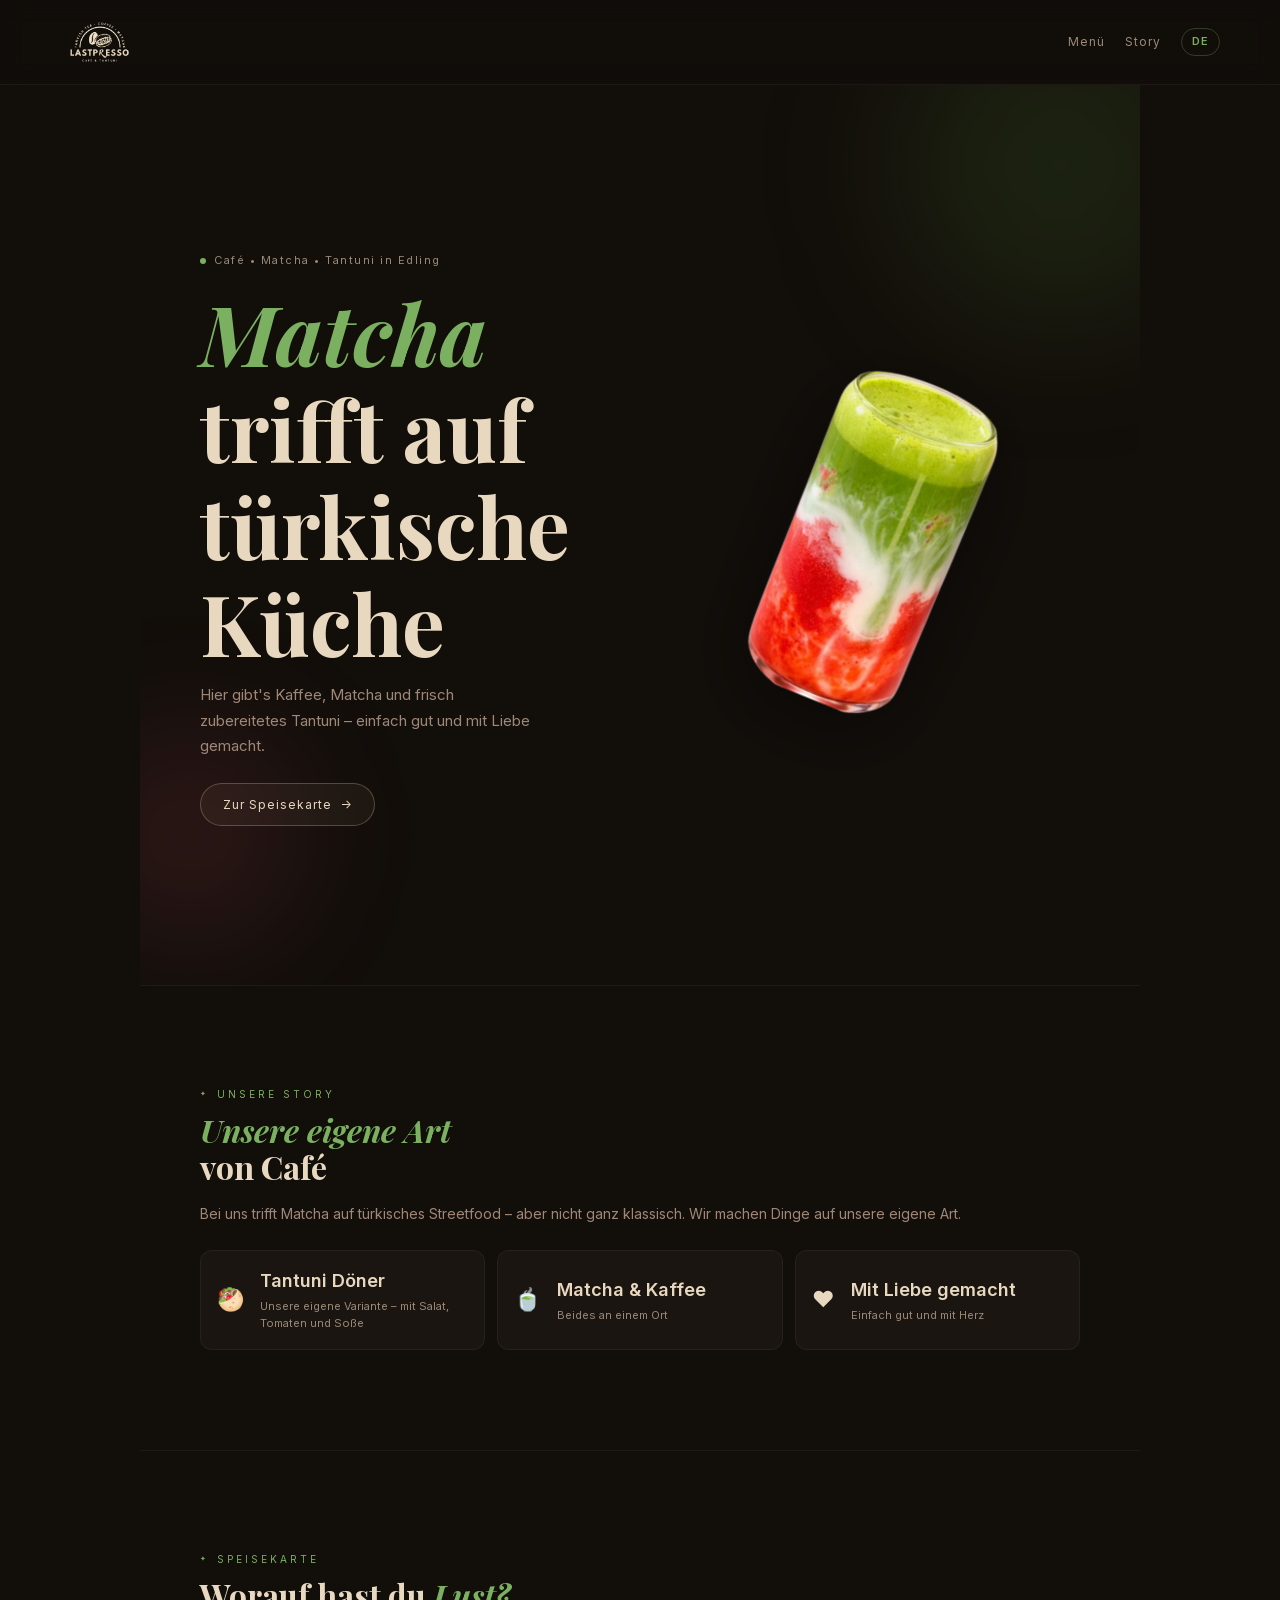
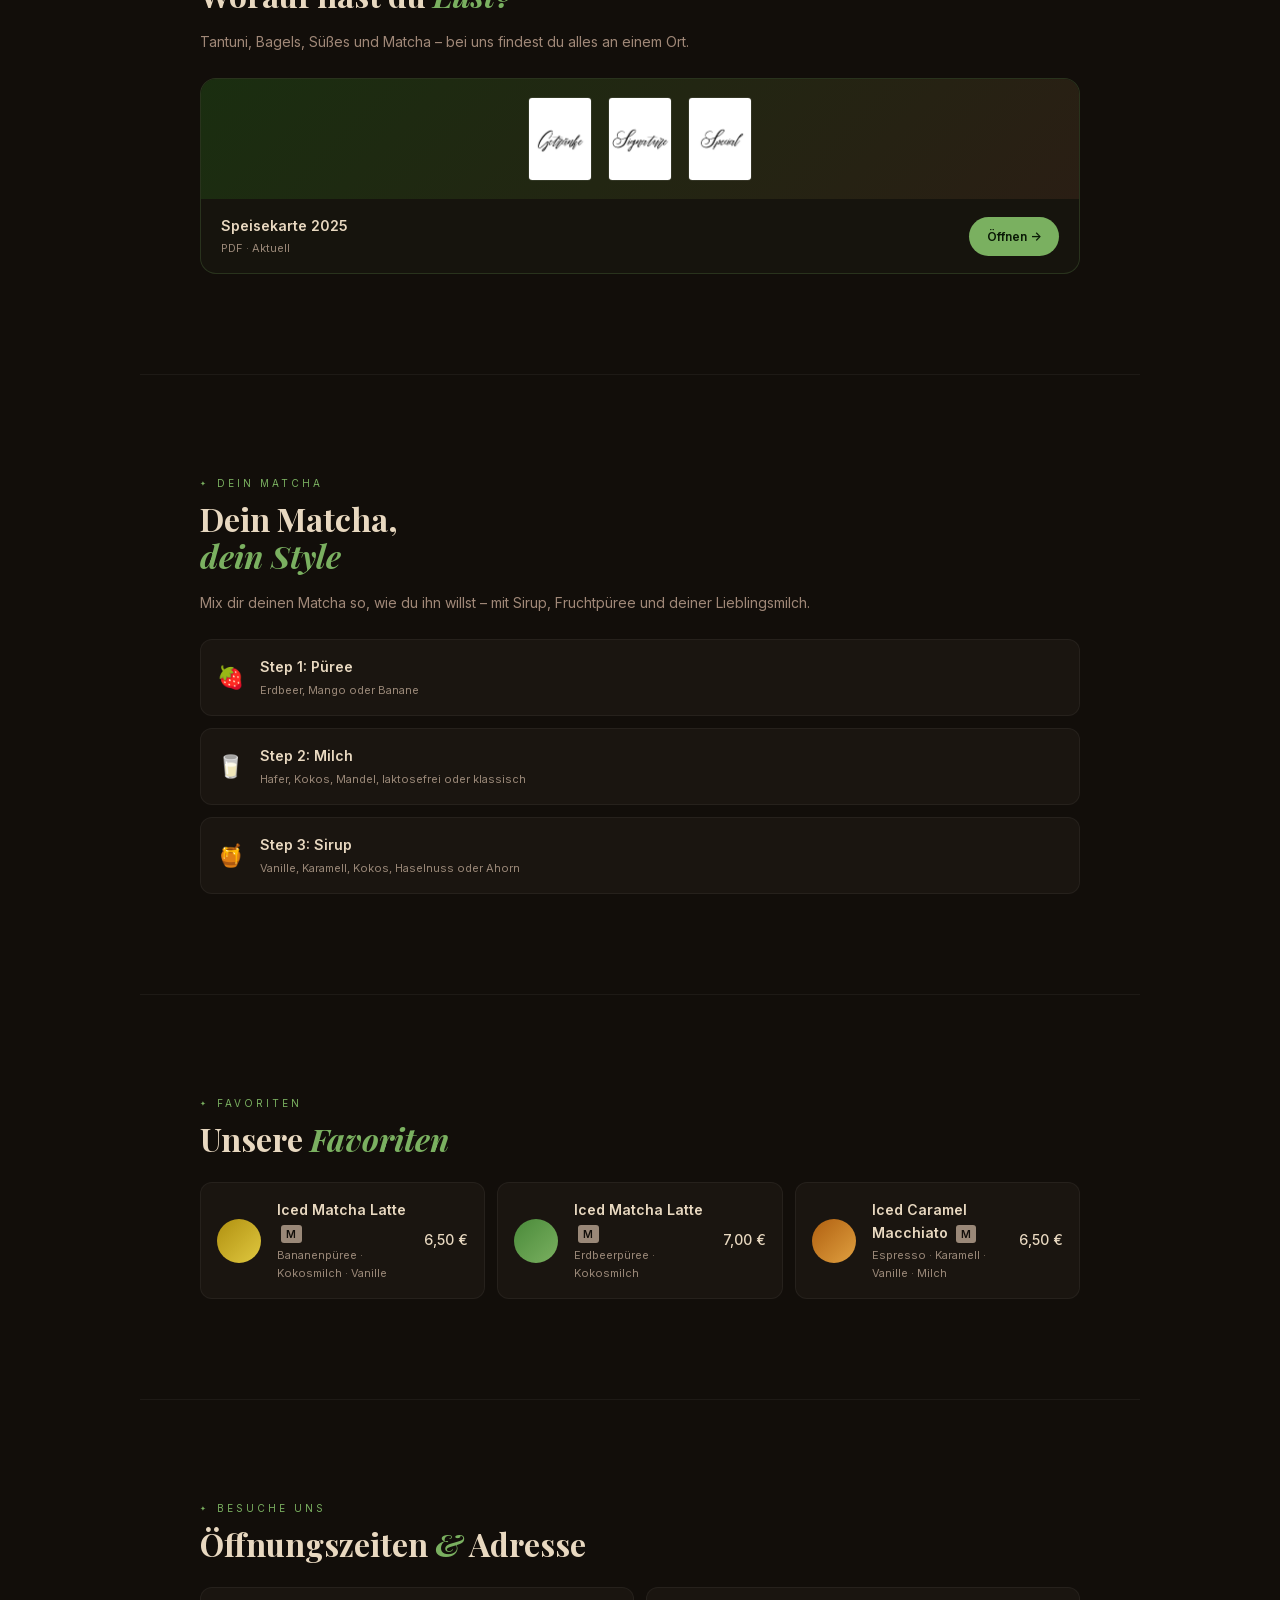
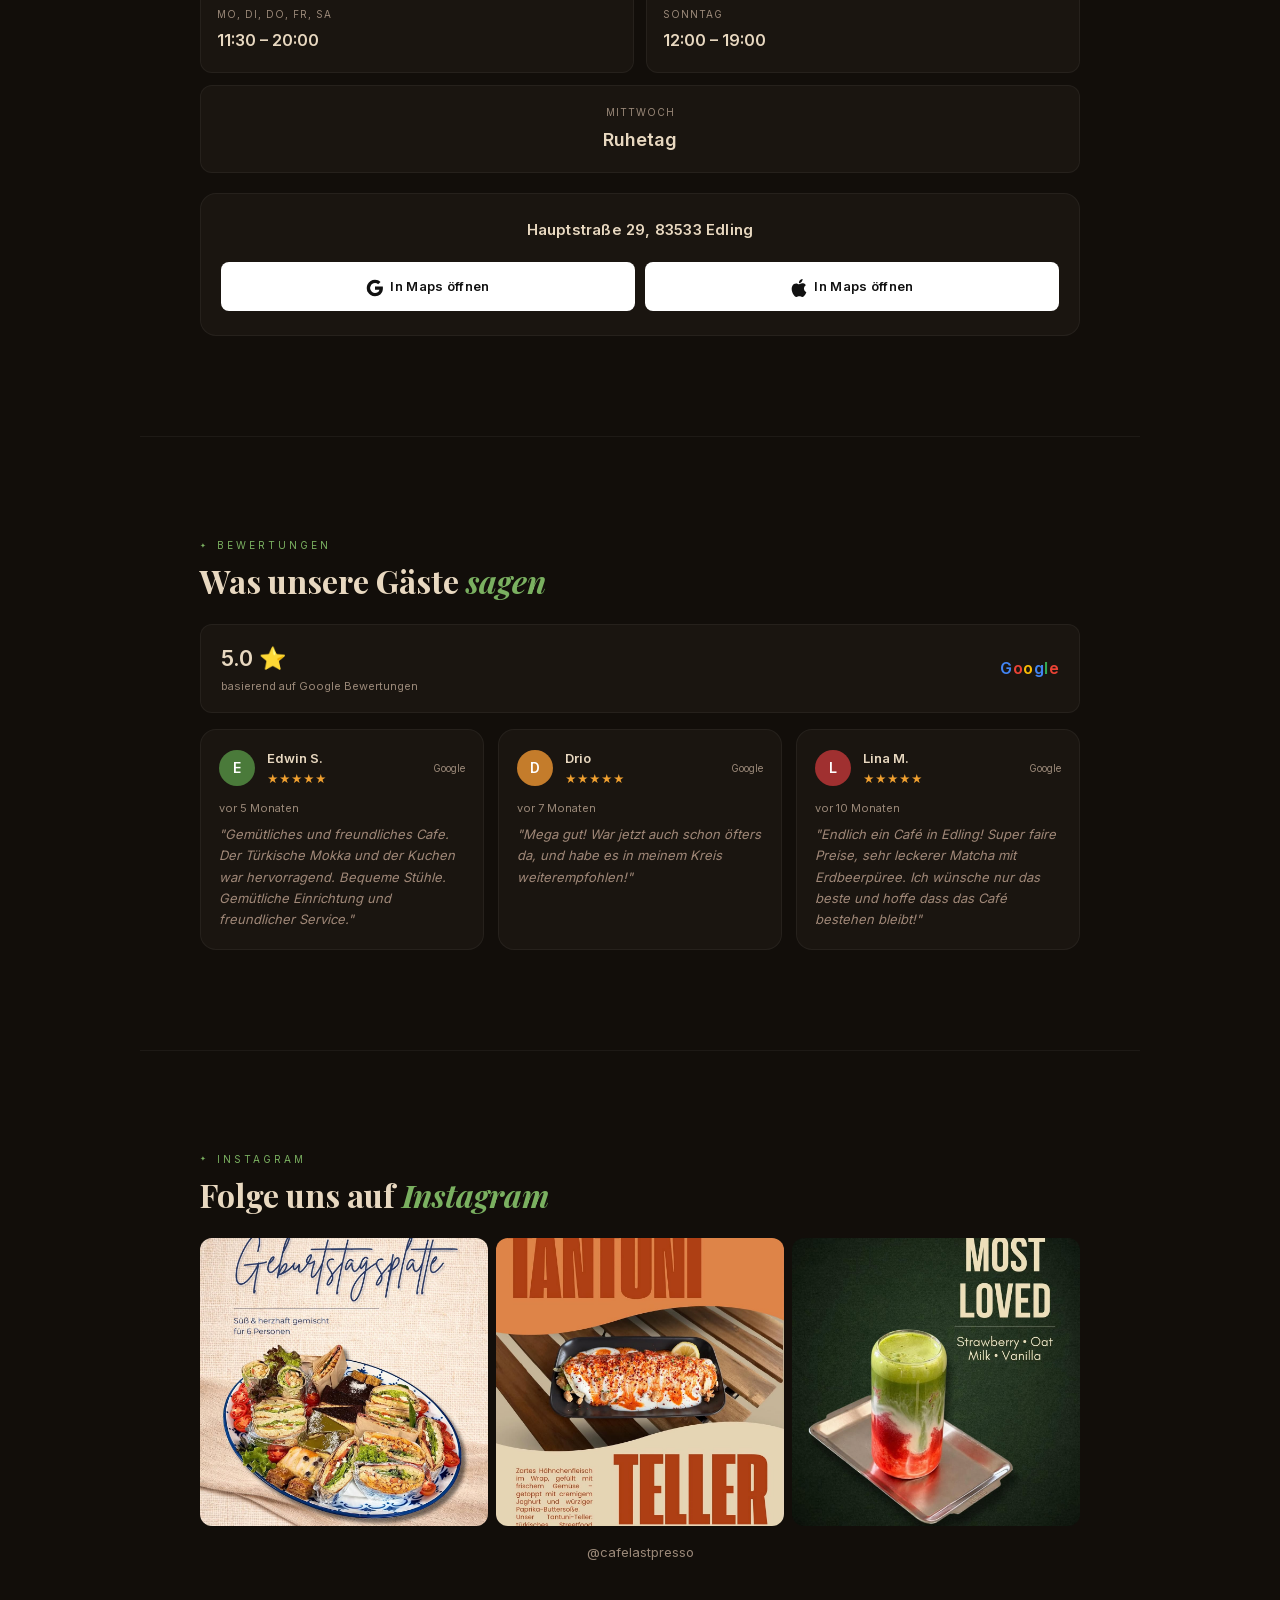
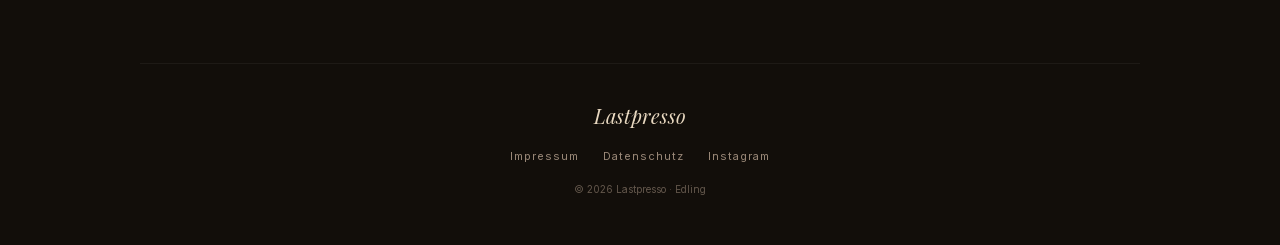
==== index.html @ c3db7783 "style: map buttons — full width, taller padding, label "In Maps öffnen" Co-Authored-By: Claude Sonne" ====
<!DOCTYPE html>
<html lang="de">
<head>
  <meta charset="UTF-8">
  <meta name="viewport" content="width=device-width, initial-scale=1.0">
  <meta name="description" content="Lastpresso – Handcrafted Matcha &amp; Espresso Drinks in Edling. Täglich frisch, mit Liebe gemacht.">
  <meta name="robots" content="index, follow">
  <meta name="theme-color" content="#120e0a">

  <!-- Open Graph -->
  <meta property="og:title" content="Lastpresso – Café Edling">
  <meta property="og:description" content="Handcrafted Matcha &amp; Espresso Drinks in Edling. Jeder Becher ein kleines Kunstwerk.">
  <meta property="og:image" content="assets/images/matcha-cup.png">
  <meta property="og:type" content="website">
  <meta property="og:locale" content="de_DE">

  <!-- Twitter Card -->
  <meta name="twitter:card" content="summary_large_image">
  <meta name="twitter:title" content="Lastpresso – Café Edling">
  <meta name="twitter:description" content="Handcrafted Matcha &amp; Espresso Drinks in Edling.">
  <meta name="twitter:image" content="assets/images/matcha-cup.png">

  <title>Lastpresso – Café Edling</title>
  <link rel="icon" type="image/png" href="assets/logo/beige.png">
  <link rel="apple-touch-icon" href="assets/logo/beige.png">

  <!-- Fonts -->
  <!-- GSAP (local) -->
  <script src="assets/js/gsap.min.js" defer></script>
  <script src="assets/js/ScrollTrigger.min.js" defer></script>

  <link rel="stylesheet" href="css/styles.css">

  <link rel="canonical" href="https://lastpresso.de/">
</head>
<body>

  <nav class="nav" id="nav">
    <a class="nav-logo" href="#" aria-label="Lastpresso – Startseite">
      <img src="assets/logo/beige.png" alt="Lastpresso" class="nav-logo-img">
    </a>
    <div class="nav-right">
      <a class="nav-link" href="#menu" data-de="Menü" data-en="Menu">Menü</a>
      <a class="nav-link" href="#about" data-de="Story" data-en="Story">Story</a>
      <button class="lang-toggle" id="langToggle" aria-label="Switch language">DE</button>
    </div>
  </nav>

  <main>

  <!-- HERO -->
  <section class="hero" id="hero">
    <div class="hero-blob hero-blob--green"></div>
    <div class="hero-blob hero-blob--pink"></div>
    <div class="hero-inner">
      <div class="hero-text">
        <p class="hero-eyebrow">
          <span class="eyebrow-dot"></span>
          <span data-de="Café • Matcha • Tantuni in Edling" data-en="Café • Matcha • Tantuni in Edling">Café • Matcha • Tantuni in Edling</span>
        </p>
        <h1 class="hero-title">
          <em data-de="Matcha" data-en="Matcha">Matcha</em>
          <span data-de="trifft auf" data-en="meets">trifft auf</span><br>
          <span data-de="türkische Küche" data-en="Turkish cuisine">türkische Küche</span>
        </h1>
        <p class="hero-sub" data-de="Hier gibt's Kaffee, Matcha und frisch zubereitetes Tantuni – einfach gut und mit Liebe gemacht." data-en="Coffee, matcha and freshly made tantuni – simply good and made with love.">
          Hier gibt's Kaffee, Matcha und frisch zubereitetes Tantuni – einfach gut und mit Liebe gemacht.
        </p>
        <a class="hero-cta" href="#menu">
          <span data-de="Zur Speisekarte" data-en="View Menu">Zur Speisekarte</span>
          <span aria-hidden="true">→</span>
        </a>
      </div>
      <div class="cup-wrap">
        <div class="cup" id="cup">
          <img class="cup-img" src="assets/images/matcha-cup.png" alt="Lastpresso Erdbeer Matcha To-Go Becher" id="cupImg">
          <div class="cup-fallback" id="cupFallback">
            <div class="cup-fallback-inner">LP</div>
          </div>
        </div>
      </div>
    </div>
  </section>

  <!-- ABOUT -->
  <section class="section" id="about">
    <p class="section-label" data-de="Unsere Story" data-en="Our Story">Unsere Story</p>
    <h2 class="section-title">
      <em data-de="Unsere eigene Art" data-en="Our own kind">Unsere eigene Art</em><br>
      <span data-de="von Café" data-en="of café">von Café</span>
    </h2>
    <p class="section-body" data-de="Bei uns trifft Matcha auf türkisches Streetfood – aber nicht ganz klassisch. Wir machen Dinge auf unsere eigene Art." data-en="With us, matcha meets Turkish street food – but not quite in the classic way. We do things our own way.">
      Bei uns trifft Matcha auf türkisches Streetfood – aber nicht ganz klassisch. Wir machen Dinge auf unsere eigene Art.
    </p>
    <div class="about-grid">
      <div class="about-stat">
        <span class="stat-icon" aria-hidden="true">🥙</span>
        <div>
          <div class="stat-num" data-de="Tantuni Döner" data-en="Tantuni Döner">Tantuni Döner</div>
          <div class="stat-label" data-de="Unsere eigene Variante – mit Salat, Tomaten und Soße" data-en="Our own version – with salad, tomatoes and sauce">Unsere eigene Variante – mit Salat, Tomaten und Soße</div>
        </div>
      </div>
      <div class="about-stat">
        <span class="stat-icon" aria-hidden="true">🍵</span>
        <div>
          <div class="stat-num" data-de="Matcha & Kaffee" data-en="Matcha & Coffee">Matcha & Kaffee</div>
          <div class="stat-label" data-de="Beides an einem Ort" data-en="Both in one place">Beides an einem Ort</div>
        </div>
      </div>
      <div class="about-stat">
        <span class="stat-icon" aria-hidden="true">❤️</span>
        <div>
          <div class="stat-num" data-de="Mit Liebe gemacht" data-en="Made with love">Mit Liebe gemacht</div>
          <div class="stat-label" data-de="Einfach gut und mit Herz" data-en="Simply good and from the heart">Einfach gut und mit Herz</div>
        </div>
      </div>
    </div>
  </section>

  <!-- MENU -->
  <section class="section" id="menu">
    <p class="section-label" data-de="Speisekarte" data-en="Menu">Speisekarte</p>
    <h2 class="section-title">
      <span data-de="Worauf hast du" data-en="What are you">Worauf hast du</span>
      <em data-de="Lust?" data-en="in the mood for?">Lust?</em>
    </h2>
    <p class="section-body" data-de="Tantuni, Bagels, Süßes und Matcha – bei uns findest du alles an einem Ort." data-en="Tantuni, bagels, sweets and matcha – you'll find it all in one place with us.">
      Tantuni, Bagels, Süßes und Matcha – bei uns findest du alles an einem Ort.
    </p>
    <div class="menu-card">
      <div class="menu-card-preview" aria-hidden="true">
        <div class="menu-page-thumb"><img src="assets/images/1.png" alt=""></div>
        <div class="menu-page-thumb"><img src="assets/images/2.png" alt=""></div>
        <div class="menu-page-thumb"><img src="assets/images/3.png" alt=""></div>
      </div>
      <div class="menu-card-body">
        <div>
          <p class="menu-card-title" data-de="Speisekarte 2025" data-en="Menu 2025">Speisekarte 2025</p>
          <p class="menu-card-sub">PDF · <span data-de="Aktuell" data-en="Current">Aktuell</span></p>
        </div>
        <a class="menu-btn" href="assets/menu/speisekarte-menu.pdf" target="_blank" rel="noopener">
          <span data-de="Öffnen" data-en="Open">Öffnen</span> →
        </a>
      </div>
    </div>
  </section>

  <!-- MATCHA CUSTOMIZING -->
  <section class="section" id="customize">
    <p class="section-label" data-de="Dein Matcha" data-en="Your Matcha">Dein Matcha</p>
    <h2 class="section-title">
      <span data-de="Dein Matcha," data-en="Your Matcha,">Dein Matcha,</span><br>
      <em data-de="dein Style" data-en="your style">dein Style</em>
    </h2>
    <p class="section-body" data-de="Mix dir deinen Matcha so, wie du ihn willst – mit Sirup, Fruchtpüree und deiner Lieblingsmilch." data-en="Mix your matcha however you like – with syrup, fruit purée and your favourite milk.">
      Mix dir deinen Matcha so, wie du ihn willst – mit Sirup, Fruchtpüree und deiner Lieblingsmilch.
    </p>
    <div class="customize-steps">
      <div class="customize-step">
        <span class="customize-step-icon" aria-hidden="true">🍓</span>
        <div>
          <p class="customize-step-title" data-de="Step 1: Püree" data-en="Step 1: Purée">Step 1: Püree</p>
          <p class="customize-step-desc" data-de="Erdbeer, Mango oder Banane" data-en="Strawberry, mango or banana">Erdbeer, Mango oder Banane</p>
        </div>
      </div>
      <div class="customize-step">
        <span class="customize-step-icon" aria-hidden="true">🥛</span>
        <div>
          <p class="customize-step-title" data-de="Step 2: Milch" data-en="Step 2: Milk">Step 2: Milch</p>
          <p class="customize-step-desc" data-de="Hafer, Kokos, Mandel, laktosefrei oder klassisch" data-en="Oat, coconut, almond, lactose-free or classic">Hafer, Kokos, Mandel, laktosefrei oder klassisch</p>
        </div>
      </div>
      <div class="customize-step">
        <span class="customize-step-icon" aria-hidden="true">🍯</span>
        <div>
          <p class="customize-step-title" data-de="Step 3: Sirup" data-en="Step 3: Syrup">Step 3: Sirup</p>
          <p class="customize-step-desc" data-de="Vanille, Karamell, Kokos, Haselnuss oder Ahorn" data-en="Vanilla, caramel, coconut, hazelnut or maple">Vanille, Karamell, Kokos, Haselnuss oder Ahorn</p>
        </div>
      </div>
    </div>
  </section>

  <!-- SIGNATURE DRINKS -->
  <section class="section" id="drinks">
    <p class="section-label" data-de="Favoriten" data-en="Favourites">Favoriten</p>
    <h2 class="section-title">
      <span data-de="Unsere" data-en="Our">Unsere</span>
      <em data-de="Favoriten" data-en="Favourites">Favoriten</em>
    </h2>
    <div class="drinks-grid">
      <div class="drink-item">
        <div class="drink-color drink-color--banana" aria-hidden="true"></div>
        <div>
          <p class="drink-name">Iced Matcha Latte <span class="drink-size">M</span></p>
          <p class="drink-desc" data-de="Bananenpüree · Kokosmilch · Vanille" data-en="Banana purée · Coconut milk · Vanilla">Bananenpüree · Kokosmilch · Vanille</p>
        </div>
        <span class="drink-price">6,50 €</span>
      </div>
      <div class="drink-item">
        <div class="drink-color drink-color--matcha" aria-hidden="true"></div>
        <div>
          <p class="drink-name">Iced Matcha Latte <span class="drink-size">M</span></p>
          <p class="drink-desc" data-de="Erdbeerpüree · Kokosmilch" data-en="Strawberry purée · Coconut milk">Erdbeerpüree · Kokosmilch</p>
        </div>
        <span class="drink-price">7,00 €</span>
      </div>
      <div class="drink-item">
        <div class="drink-color drink-color--caramel" aria-hidden="true"></div>
        <div>
          <p class="drink-name">Iced Caramel Macchiato <span class="drink-size">M</span></p>
          <p class="drink-desc" data-de="Espresso · Karamell · Vanille · Milch" data-en="Espresso · Caramel · Vanilla · Milk">Espresso · Karamell · Vanille · Milch</p>
        </div>
        <span class="drink-price">6,50 €</span>
      </div>
    </div>
  </section>

  <!-- HOURS & LOCATION -->
  <section class="section" id="visit">
    <p class="section-label" data-de="Besuche uns" data-en="Visit Us">Besuche uns</p>
    <h2 class="section-title">
      <span data-de="Öffnungszeiten" data-en="Opening Hours">Öffnungszeiten</span>
      <em>&</em>
      <span data-de="Adresse" data-en="Address">Adresse</span>
    </h2>
    <div class="hours-grid">
      <div class="hours-card">
        <p class="hours-day" data-de="Mo, Di, Do, Fr, Sa" data-en="Mon, Tue, Thu, Fri, Sat">Mo, Di, Do, Fr, Sa</p>
        <p class="hours-time">11:30 – 20:00</p>
      </div>
      <div class="hours-card">
        <p class="hours-day" data-de="Sonntag" data-en="Sunday">Sonntag</p>
        <p class="hours-time">12:00 – 19:00</p>
      </div>
      <div class="hours-card hours-card--closed">
        <p class="hours-day" data-de="Mittwoch" data-en="Wednesday">Mittwoch</p>
        <p class="hours-time hours-time--closed" data-de="Ruhetag" data-en="Closed">Ruhetag</p>
      </div>
    </div>
    <div class="location-block">
      <p class="location-address">Hauptstraße 29, 83533 Edling</p>
      <div class="location-actions">
        <a class="location-btn location-btn--google"
           href="https://www.google.com/maps/search/?api=1&query=Hauptstraße+29,+83533+Edling"
           target="_blank"
           rel="noopener noreferrer">
          <svg class="location-btn-icon" viewBox="0 0 24 24" xmlns="http://www.w3.org/2000/svg" aria-hidden="true">
            <path d="M22.56 12.25c0-.78-.07-1.53-.2-2.25H12v4.26h5.92c-.26 1.37-1.04 2.53-2.21 3.31v2.77h3.57c2.08-1.92 3.28-4.74 3.28-8.09z" fill="#4285F4"/>
            <path d="M12 23c2.97 0 5.46-.98 7.28-2.66l-3.57-2.77c-.98.66-2.23 1.06-3.71 1.06-2.86 0-5.29-1.93-6.16-4.53H2.18v2.84C3.99 20.53 7.7 23 12 23z" fill="#34A853"/>
            <path d="M5.84 14.09c-.22-.66-.35-1.36-.35-2.09s.13-1.43.35-2.09V7.07H2.18C1.43 8.55 1 10.22 1 12s.43 3.45 1.18 4.93l2.85-2.22.81-.62z" fill="#FBBC05"/>
            <path d="M12 5.38c1.62 0 3.06.56 4.21 1.64l3.15-3.15C17.45 2.09 14.97 1 12 1 7.7 1 3.99 3.47 2.18 7.07l3.66 2.84c.87-2.6 3.3-4.53 6.16-4.53z" fill="#EA4335"/>
          </svg>
          <span>In Maps öffnen</span>
        </a>
        <a class="location-btn location-btn--apple"
           href="https://maps.apple.com/?q=Hauptstraße+29,+83533+Edling"
           target="_blank"
           rel="noopener noreferrer">
          <svg class="location-btn-icon" viewBox="0 0 24 24" xmlns="http://www.w3.org/2000/svg" aria-hidden="true" fill="currentColor">
            <path d="M12.152 6.896c-.948 0-2.415-1.078-3.96-1.04-2.04.027-3.91 1.183-4.961 3.014-2.117 3.675-.54 9.103 1.519 12.09 1.013 1.454 2.208 3.09 3.792 3.039 1.52-.065 2.09-.987 3.935-.987 1.831 0 2.35.987 3.96.948 1.637-.026 2.676-1.48 3.676-2.948 1.156-1.688 1.636-3.325 1.662-3.415-.039-.013-3.182-1.221-3.22-4.857-.026-3.04 2.48-4.494 2.597-4.559-1.429-2.09-3.623-2.324-4.39-2.376-2-.156-3.675 1.09-4.61 1.09zM15.53 3.83c.843-1.012 1.4-2.427 1.245-3.83-1.207.052-2.662.805-3.532 1.818-.78.896-1.454 2.338-1.273 3.714 1.338.104 2.715-.688 3.559-1.701"/>
          </svg>
          <span>In Maps öffnen</span>
        </a>
      </div>
    </div>
  </section>

  <!-- TESTIMONIALS -->
  <section class="section" id="reviews">
    <p class="section-label" data-de="Bewertungen" data-en="Reviews">Bewertungen</p>
    <h2 class="section-title">
      <span data-de="Was unsere Gäste" data-en="What our guests">Was unsere Gäste</span>
      <em data-de="sagen" data-en="say">sagen</em>
    </h2>
    <div class="google-badge">
      <div>
        <p class="google-rating">5.0 <span aria-hidden="true">⭐</span></p>
        <p class="google-sub" data-de="basierend auf Google Bewertungen" data-en="based on Google reviews">basierend auf Google Bewertungen</p>
      </div>
      <div class="google-logo" aria-label="Google">
        <span style="color:#4285f4">G</span><span style="color:#ea4335">o</span><span style="color:#fbbc05">o</span><span style="color:#4285f4">g</span><span style="color:#34a853">l</span><span style="color:#ea4335">e</span>
      </div>
    </div>
    <div class="testimonials-grid">
      <article class="testimonial-card">
        <header class="t-header">
          <div class="t-avatar" style="--avatar-bg:#4a7a3a;" aria-hidden="true">E</div>
          <div>
            <p class="t-name">Edwin S.</p>
            <p class="t-stars" aria-label="5 von 5 Sternen">★★★★★</p>
          </div>
          <span class="t-source">Google</span>
        </header>
        <p class="t-time">vor 5 Monaten</p>
        <blockquote class="t-text">Gemütliches und freundliches Cafe. Der Türkische Mokka und der Kuchen war hervorragend. Bequeme Stühle. Gemütliche Einrichtung und freundlicher Service.</blockquote>
      </article>
      <article class="testimonial-card">
        <header class="t-header">
          <div class="t-avatar" style="--avatar-bg:#c47c2b;" aria-hidden="true">D</div>
          <div>
            <p class="t-name">Drio</p>
            <p class="t-stars" aria-label="5 von 5 Sternen">★★★★★</p>
          </div>
          <span class="t-source">Google</span>
        </header>
        <p class="t-time">vor 7 Monaten</p>
        <blockquote class="t-text">Mega gut! War jetzt auch schon öfters da, und habe es in meinem Kreis weiterempfohlen!</blockquote>
      </article>
      <article class="testimonial-card">
        <header class="t-header">
          <div class="t-avatar" style="--avatar-bg:#a03030;" aria-hidden="true">L</div>
          <div>
            <p class="t-name">Lina M.</p>
            <p class="t-stars" aria-label="5 von 5 Sternen">★★★★★</p>
          </div>
          <span class="t-source">Google</span>
        </header>
        <p class="t-time">vor 10 Monaten</p>
        <blockquote class="t-text">Endlich ein Café in Edling! Super faire Preise, sehr leckerer Matcha mit Erdbeerpüree. Ich wünsche nur das beste und hoffe dass das Café bestehen bleibt!</blockquote>
      </article>
    </div>
  </section>

  <!-- INSTAGRAM -->
  <section class="section" id="instagram">
    <p class="section-label" data-de="Instagram" data-en="Instagram">Instagram</p>
    <h2 class="section-title">
      <span data-de="Folge uns auf" data-en="Follow us on">Folge uns auf</span>
      <em>Instagram</em>
    </h2>
    <div class="insta-grid">
      <a href="https://instagram.com/cafelastpresso" target="_blank" rel="noopener" class="insta-item" aria-label="Lastpresso Instagram Post 1">
        <img src="assets/images/insta1.jpg" alt="Lastpresso Instagram" loading="lazy">
      </a>
      <a href="https://instagram.com/cafelastpresso" target="_blank" rel="noopener" class="insta-item" aria-label="Lastpresso Instagram Post 2">
        <img src="assets/images/insta2.jpg" alt="Lastpresso Instagram" loading="lazy">
      </a>
      <a href="https://instagram.com/cafelastpresso" target="_blank" rel="noopener" class="insta-item" aria-label="Lastpresso Instagram Post 3">
        <img src="assets/images/insta3.jpg" alt="Lastpresso Instagram" loading="lazy">
      </a>
    </div>
    <a class="insta-handle" href="https://instagram.com/cafelastpresso" target="_blank" rel="noopener" aria-label="Lastpresso auf Instagram">@cafelastpresso</a>
  </section>

  </main>

  <!-- FOOTER -->
  <footer class="footer">
    <p class="footer-logo">Lastpresso</p>
    <nav class="footer-links" aria-label="Footer Navigation">
      <a class="footer-link" href="impressum.html" data-de="Impressum" data-en="Imprint">Impressum</a>
      <a class="footer-link" href="datenschutz.html" data-de="Datenschutz" data-en="Privacy">Datenschutz</a>
      <a class="footer-link" href="https://instagram.com/cafelastpresso" target="_blank" rel="noopener">Instagram</a>
    </nav>
    <p class="footer-copy">© 2026 Lastpresso · Edling</p>
  </footer>

  <script src="js/main.js"></script>
</body>
</html>
---- css/styles.css ----
/* ===== LOCAL FONTS ===== */
@font-face {
  font-family: 'Inter';
  font-style: normal;
  font-weight: 400 600;
  font-display: swap;
  src: url('../assets/fonts/inter.woff2') format('woff2');
}

@font-face {
  font-family: 'Playfair Display';
  font-style: italic;
  font-weight: 400 700;
  font-display: swap;
  src: url('../assets/fonts/playfair-display-italic.woff2') format('woff2');
}

@font-face {
  font-family: 'Playfair Display';
  font-style: normal;
  font-weight: 700;
  font-display: swap;
  src: url('../assets/fonts/playfair-display-700.woff') format('woff');
}

/* ===== VARIABLES ===== */
:root {
  --bg: #120e0a;
  --surface: #1a1510;
  --surface-2: #221c16;
  --text-primary: #e8d8c0;
  --text-secondary: #a08878;
  --text-muted: #9a8878;
  --accent-green: #7ab060;
  --accent-pink: #c04060;
  --border: rgba(255, 255, 255, 0.05);
  --border-hover: rgba(255, 255, 255, 0.1);

  --font-serif: 'Playfair Display', Georgia, serif;
  --font-sans: 'Inter', system-ui, sans-serif;

  --radius-sm: 8px;
  --radius-md: 12px;
  --radius-lg: 16px;
  --radius-full: 9999px;

  --section-padding: 64px 20px;
  --max-width: 480px;
}

/* ===== RESET ===== */
*, *::before, *::after { box-sizing: border-box; margin: 0; padding: 0; }
html { scroll-behavior: smooth; }
body {
  font-family: var(--font-sans);
  background: var(--bg);
  color: var(--text-primary);
  line-height: 1.6;
  -webkit-font-smoothing: antialiased;
}
img { display: block; max-width: 100%; }
a { text-decoration: none; color: inherit; }
button { border: none; background: none; cursor: pointer; font: inherit; }

/* ===== TYPOGRAPHY ===== */
h1, h2 {
  font-family: var(--font-serif);
  font-weight: 700;
  line-height: 1.15;
}
em { font-style: italic; color: var(--accent-green); }

/* ===== PAGE WRAPPER ===== */
body > section,
body > footer {
  max-width: var(--max-width);
  margin-inline: auto;
  width: 100%;
}

/* ===== NAV ===== */
.nav {
  display: flex;
  justify-content: space-between;
  align-items: center;
  padding: 16px 20px;
  position: sticky;
  top: 0;
  z-index: 100;
  background: rgba(18, 14, 10, 0.85);
  backdrop-filter: blur(12px);
  -webkit-backdrop-filter: blur(12px);
  border-bottom: 1px solid var(--border);
  transition: background 0.3s;
}
.nav.scrolled { background: rgba(18, 14, 10, 0.97); }

.nav-logo {
  display: flex;
  align-items: center;
}

.nav-logo-img {
  height: 40px;
  width: auto;
  display: block;
}

.nav-right {
  display: flex;
  align-items: center;
  gap: 20px;
}

.nav-link {
  font-size: 12px;
  color: var(--text-muted);
  letter-spacing: 1px;
  transition: color 0.2s;
}
.nav-link:hover { color: var(--text-secondary); }

.lang-toggle {
  font-size: 11px;
  font-weight: 600;
  color: var(--accent-green);
  border: 1px solid rgba(122, 176, 96, 0.3);
  padding: 4px 10px;
  border-radius: var(--radius-full);
  letter-spacing: 1px;
  transition: background 0.2s;
}
.lang-toggle:hover { background: rgba(122, 176, 96, 0.1); }

/* ===== HERO ===== */
.hero {
  min-height: 100svh;
  display: flex;
  flex-direction: column;
  justify-content: center;
  padding: 48px 20px 48px;
  position: relative;
  overflow: hidden;
  max-width: var(--max-width);
  margin-inline: auto;
  width: 100%;
}

.hero-blob {
  position: absolute;
  border-radius: 50%;
  pointer-events: none;
}
.hero-blob--green {
  width: 320px;
  height: 320px;
  background: rgba(80, 130, 50, 0.18);
  filter: blur(70px);
  top: -80px;
  right: -80px;
}
.hero-blob--pink {
  width: 220px;
  height: 220px;
  background: rgba(200, 80, 100, 0.14);
  filter: blur(60px);
  bottom: 40px;
  left: -60px;
}

.hero-inner {
  display: flex;
  align-items: center;
  gap: 24px;
  position: relative;
  z-index: 1;
  min-height: 0;
}

.hero-text { flex: 1; position: relative; z-index: 1; }

.hero-eyebrow {
  display: flex;
  align-items: center;
  gap: 8px;
  font-size: 11px;
  color: var(--text-muted);
  letter-spacing: 1.5px;
  margin-bottom: 14px;
}
.eyebrow-dot {
  width: 6px;
  height: 6px;
  border-radius: 50%;
  background: var(--accent-green);
  flex-shrink: 0;
}

.hero-title {
  font-size: clamp(32px, 8vw, 46px);
  color: var(--text-primary);
  margin-bottom: 12px;
}

.hero-sub {
  font-size: 13px;
  color: var(--text-secondary);
  line-height: 1.7;
  margin-bottom: 24px;
  max-width: 220px;
}

.hero-cta {
  display: inline-flex;
  align-items: center;
  gap: 8px;
  padding: 11px 22px;
  border: 1px solid rgba(212, 184, 150, 0.3);
  border-radius: var(--radius-full);
  font-size: 12px;
  color: var(--text-primary);
  letter-spacing: 1px;
  background: rgba(212, 184, 150, 0.06);
  transition: background 0.2s, border-color 0.2s;
}
.hero-cta:hover {
  background: rgba(212, 184, 150, 0.12);
  border-color: rgba(212, 184, 150, 0.5);
}

/* Cup */
.cup-wrap {
  display: flex;
  flex-direction: column;
  align-items: center;
  gap: 8px;
  /* Mobile: absolut im Hintergrund */
  position: absolute;
  right: -40px;
  top: 50%;
  transform: translateY(-50%);
  opacity: 0.18;
  pointer-events: none;
  z-index: 0;
}

.cup {
  width: 320px;
  height: 475px;
  position: relative;
  display: flex;
  align-items: center;
  justify-content: center;
  filter: drop-shadow(0 20px 40px rgba(0, 0, 0, 0.5));
}

.cup-img {
  width: 100%;
  height: 100%;
  object-fit: contain;
  will-change: transform;
  color: transparent; /* hide broken-image alt text */
}

.cup-fallback {
  position: absolute;
  inset: 0;
  background: linear-gradient(165deg, #2a3e1a 0%, #162010 100%);
  border-radius: 10px 10px 20px 20px;
  display: none;
  align-items: center;
  justify-content: center;
  border: 1px solid rgba(122, 176, 96, 0.12);
}
.cup-fallback-inner {
  width: 42px;
  height: 42px;
  border-radius: 50%;
  border: 1.5px solid rgba(212, 184, 150, 0.25);
  display: flex;
  align-items: center;
  justify-content: center;
  font-family: var(--font-serif);
  font-style: italic;
  font-size: 11px;
  color: rgba(212, 184, 150, 0.7);
}

.cup-hint {
  display: none; /* versteckt auf Mobile (Cup ist im Hintergrund) */
  font-size: 9px;
  color: var(--text-muted);
  letter-spacing: 2px;
  text-align: center;
}

.hero-scroll-hint {
  display: flex;
  align-items: center;
  gap: 12px;
  font-size: 9px;
  color: var(--text-muted);
  letter-spacing: 2px;
  margin-top: 40px;
  position: relative;
  z-index: 1;
}
.scroll-line {
  flex: 1;
  height: 1px;
  background: var(--border);
}

/* ===== SHARED SECTION ===== */
.section {
  padding: var(--section-padding);
  border-top: 1px solid var(--border);
  max-width: var(--max-width);
  margin-inline: auto;
  width: 100%;
}

.section-label {
  font-size: 10px;
  letter-spacing: 3px;
  text-transform: uppercase;
  color: var(--accent-green);
  margin-bottom: 10px;
  display: flex;
  align-items: center;
  gap: 8px;
}
.section-label::before { content: '✦'; font-size: 7px; }

.section-title {
  font-size: clamp(24px, 6vw, 32px);
  color: var(--text-primary);
  margin-bottom: 16px;
}

.section-body {
  font-size: 14px;
  color: var(--text-secondary);
  line-height: 1.75;
}

/* ===== ABOUT ===== */
.about-grid {
  display: flex;
  flex-direction: column;
  gap: 12px;
  margin-top: 24px;
}

.about-stat {
  display: flex;
  align-items: center;
  gap: 16px;
  padding: 16px;
  background: var(--surface);
  border: 1px solid var(--border);
  border-radius: var(--radius-md);
  transition: border-color 0.2s;
}
.about-stat:hover { border-color: var(--border-hover); }

.stat-icon { font-size: 22px; flex-shrink: 0; }
.stat-num { font-size: 18px; font-weight: 600; color: var(--text-primary); }
.stat-label { font-size: 11px; color: var(--text-muted); margin-top: 2px; }

/* ===== MENU ===== */
.menu-card {
  margin-top: 24px;
  border: 1px solid rgba(122, 176, 96, 0.2);
  border-radius: var(--radius-lg);
  overflow: hidden;
  background: rgba(122, 176, 96, 0.04);
}

.menu-card-preview {
  height: 120px;
  background: linear-gradient(135deg, #1a2e10 0%, #2a1e14 100%);
  display: flex;
  align-items: center;
  justify-content: center;
  gap: 16px;
  padding: 16px;
}

.menu-page-thumb {
  width: 64px;
  height: 84px;
  border-radius: 4px;
  border: 1px solid rgba(255, 255, 255, 0.08);
  overflow: hidden;
}

.menu-page-thumb img {
  width: 100%;
  height: 100%;
  object-fit: cover;
  display: block;
}

.menu-card-body {
  padding: 16px 20px;
  display: flex;
  align-items: center;
  justify-content: space-between;
  gap: 12px;
}

.menu-card-title {
  font-size: 14px;
  font-weight: 600;
  color: var(--text-primary);
}
.menu-card-sub { font-size: 11px; color: var(--text-muted); margin-top: 2px; }

.menu-btn {
  padding: 10px 18px;
  background: var(--accent-green);
  border-radius: var(--radius-full);
  font-size: 12px;
  font-weight: 600;
  color: #0a1a06;
  white-space: nowrap;
  transition: opacity 0.2s;
  flex-shrink: 0;
}
.menu-btn:hover { opacity: 0.88; }

/* ===== SIGNATURE DRINKS ===== */
.drinks-grid {
  display: flex;
  flex-direction: column;
  gap: 12px;
  margin-top: 24px;
}

.drink-item {
  display: flex;
  align-items: center;
  gap: 16px;
  padding: 16px;
  background: var(--surface);
  border: 1px solid var(--border);
  border-radius: var(--radius-md);
  transition: border-color 0.2s;
}
.drink-item:hover { border-color: var(--border-hover); }

.drink-color {
  width: 44px;
  height: 44px;
  border-radius: 50%;
  flex-shrink: 0;
}
.drink-color--matcha { background: linear-gradient(135deg, #4a8a3a, #7ab060); }
.drink-color--strawberry { background: linear-gradient(135deg, #c04060, #e07090); }
.drink-color--brown { background: linear-gradient(135deg, #8a5a2a, #c4944a); }
.drink-color--caramel { background: linear-gradient(135deg, #b06010, #e0a040); }
.drink-color--banana { background: linear-gradient(135deg, #b09010, #e0c840); }

.drink-name { font-size: 14px; font-weight: 600; color: var(--text-primary); }
.drink-size { display: inline-block; font-size: 10px; font-weight: 700; color: var(--bg); background: var(--text-muted); border-radius: 3px; padding: 1px 5px; margin-left: 4px; vertical-align: middle; letter-spacing: 0.05em; }
.drink-desc { font-size: 11px; color: var(--text-muted); margin-top: 3px; }
.drink-price { margin-left: auto; font-size: 14px; color: var(--text-primary); font-weight: 500; flex-shrink: 0; }

/* ===== MATCHA CUSTOMIZING ===== */
.customize-steps {
  display: flex;
  flex-direction: column;
  gap: 12px;
  margin-top: 24px;
}

.customize-step {
  display: flex;
  align-items: center;
  gap: 16px;
  padding: 16px;
  background: var(--surface);
  border: 1px solid var(--border);
  border-radius: var(--radius-md);
  transition: border-color 0.2s;
}
.customize-step:hover { border-color: var(--border-hover); }

.customize-step-icon { font-size: 22px; flex-shrink: 0; }
.customize-step-title { font-size: 14px; font-weight: 600; color: var(--text-primary); }
.customize-step-desc { font-size: 11px; color: var(--text-muted); margin-top: 3px; }

/* ===== HOURS & LOCATION ===== */
.hours-grid {
  display: grid;
  grid-template-columns: 1fr 1fr;
  gap: 12px;
  margin-top: 24px;
}

.hours-card {
  padding: 18px 16px;
  background: var(--surface);
  border: 1px solid var(--border);
  border-radius: var(--radius-md);
}

.hours-day {
  font-size: 10px;
  color: var(--text-muted);
  letter-spacing: 1px;
  text-transform: uppercase;
  margin-bottom: 6px;
}
.hours-time {
  font-size: 16px;
  font-weight: 600;
  color: var(--text-primary);
}
.hours-card--closed {
  opacity: 1;
  grid-column: 1 / -1;
  text-align: center;
}
.hours-time--closed {
  font-size: 18px;
  font-weight: 600;
  color: var(--text-primary);
}

.location-block {
  margin-top: 20px;
  padding: 24px 20px;
  background: var(--surface);
  border: 1px solid var(--border);
  border-radius: var(--radius-lg);
  display: flex;
  flex-direction: column;
  align-items: center;
  gap: 20px;
  text-align: center;
}

.location-address {
  font-size: 15px;
  font-weight: 600;
  color: var(--text-primary);
  letter-spacing: 0.2px;
}

.location-actions {
  display: flex;
  flex-direction: row;
  gap: 10px;
  width: 100%;
}

.location-btn {
  display: flex;
  align-items: flex-end;
  justify-content: center;
  gap: 6px;
  padding: 14px 16px;
  border-radius: var(--radius-sm);
  font-size: 13px;
  font-weight: 600;
  letter-spacing: 0.3px;
  transition: opacity 0.2s, transform 0.15s;
  flex: 1;
  background: #ffffff;
  color: #111111;
}
.location-btn:hover { opacity: 0.85; transform: translateY(-1px); }
.location-btn:active { transform: translateY(0); }

.location-btn-icon {
  width: 18px;
  height: 18px;
  flex-shrink: 0;
}
.location-btn-icon path { fill: #111111; }

.location-btn--google {}
.location-btn--apple {}

/* ===== TESTIMONIALS ===== */
.google-badge {
  margin-top: 24px;
  padding: 16px 20px;
  display: flex;
  align-items: center;
  justify-content: space-between;
  border: 1px solid var(--border);
  border-radius: var(--radius-md);
  background: var(--surface);
}

.google-rating {
  font-size: 22px;
  font-weight: 700;
  color: var(--text-primary);
}
.google-sub {
  font-size: 11px;
  color: var(--text-muted);
  margin-top: 2px;
}
.google-logo {
  font-size: 16px;
  font-weight: 700;
  letter-spacing: 0.5px;
}

.testimonials-grid {
  display: flex;
  flex-direction: column;
  gap: 14px;
  margin-top: 16px;
}

.testimonial-card {
  padding: 18px;
  background: var(--surface);
  border: 1px solid var(--border);
  border-radius: var(--radius-lg);
  transition: border-color 0.2s;
}
.testimonial-card:hover { border-color: var(--border-hover); }

.t-header {
  display: flex;
  align-items: center;
  gap: 12px;
  margin-bottom: 12px;
}

.t-avatar {
  width: 36px;
  height: 36px;
  border-radius: 50%;
  background: var(--avatar-bg, #4a5a3a);
  display: flex;
  align-items: center;
  justify-content: center;
  font-size: 14px;
  font-weight: 700;
  color: #fff;
  flex-shrink: 0;
}

.t-name { font-size: 13px; font-weight: 600; color: var(--text-primary); }
.t-stars { font-size: 11px; color: #f0a030; margin-top: 2px; }
.t-source { margin-left: auto; font-size: 10px; color: var(--text-muted); }
.t-time { font-size: 11px; color: var(--text-muted); margin-bottom: 6px; }

.t-text {
  font-size: 13px;
  color: var(--text-secondary);
  line-height: 1.65;
  font-style: italic;
}
.t-text::before { content: '"'; }
.t-text::after { content: '"'; }

/* ===== INSTAGRAM ===== */
.insta-grid {
  display: grid;
  grid-template-columns: repeat(3, 1fr);
  gap: 8px;
  margin-top: 24px;
}

.insta-item {
  display: block;
  aspect-ratio: 1;
  overflow: hidden;
  border-radius: var(--radius-md);
}

.insta-item img {
  width: 100%;
  height: 100%;
  object-fit: cover;
  transition: transform 0.3s ease;
}

.insta-item:hover img {
  transform: scale(1.04);
}

.insta-handle {
  display: block;
  margin-top: 16px;
  text-align: center;
  font-size: 13px;
  color: var(--text-muted);
  transition: color 0.2s;
}
.insta-handle:hover { color: var(--text-secondary); }

/* ===== FOOTER ===== */
.footer {
  padding: 36px 20px 48px;
  border-top: 1px solid var(--border);
  text-align: center;
  max-width: var(--max-width);
  margin-inline: auto;
  width: 100%;
}

.footer-logo {
  font-family: var(--font-serif);
  font-style: italic;
  font-size: 20px;
  color: var(--text-primary);
  margin-bottom: 16px;
}

.footer-links {
  display: flex;
  justify-content: center;
  gap: 24px;
  margin-bottom: 16px;
  flex-wrap: wrap;
}

.footer-link {
  font-size: 11px;
  color: var(--text-muted);
  letter-spacing: 1px;
  transition: color 0.2s;
}
.footer-link:hover { color: var(--text-secondary); }

.footer-copy {
  font-size: 10px;
  color: var(--text-muted);
  opacity: 0.6;
}

/* ===== RESPONSIVE ===== */

/* Tablet: 540px+ */
@media (min-width: 540px) {
  :root { --max-width: 540px; }

  .hero-title { font-size: 52px; }
  .cup { width: 360px; height: 534px; }

  .about-grid { display: grid; grid-template-columns: 1fr 1fr; }
  .about-stat:last-child { grid-column: 1 / -1; }

  .testimonials-grid { display: grid; grid-template-columns: 1fr 1fr; }
  .testimonial-card:last-child { grid-column: 1 / -1; }
}

/* Tablet groß: 700px+ */
@media (min-width: 700px) {
  :root {
    --max-width: 680px;
    --section-padding: 72px 32px;
  }

  .nav { padding: 18px 32px; }

  .hero { padding: 64px 32px 60px; }
  .hero-title { font-size: 48px; }
  .hero-inner { gap: 36px; }

  /* Ab 700px: Cup wieder im normalen Layout-Fluss */
  .cup-wrap {
    position: relative;
    right: auto;
    top: auto;
    transform: none;
    opacity: 1;
    pointer-events: auto;
    flex-shrink: 0;
  }
  .cup { width: 260px; height: 385px; }
  .cup-hint { display: block; }

  /* Drinks: 2 columns at tablet */
  .drinks-grid {
    display: grid;
    grid-template-columns: 1fr 1fr;
  }
}

/* Desktop: 900px+ */
@media (min-width: 900px) {
  :root {
    --max-width: 820px;
    --section-padding: 88px 48px;
  }

  .nav { padding: 20px 48px; }

  .hero {
    padding: 80px 48px 72px;
    min-height: 100svh;
  }
  .hero-title { font-size: 72px; }
  .hero-sub { font-size: 15px; max-width: 340px; }
  .cup { width: 310px; height: 459px; }
  .hero-inner { gap: 56px; }

  /* About: 3 columns */
  .about-grid { grid-template-columns: 1fr 1fr 1fr; }
  .about-stat:last-child { grid-column: auto; }

  /* Drinks: 3 per row */
  .drinks-grid {
    display: grid;
    grid-template-columns: 1fr 1fr 1fr;
  }

  /* Testimonials: 3 columns */
  .testimonials-grid { grid-template-columns: 1fr 1fr 1fr; }
  .testimonial-card:last-child { grid-column: auto; }

}

/* Desktop groß: 1200px+ */
@media (min-width: 1200px) {
  :root {
    --max-width: 1000px;
    --section-padding: 100px 60px;
  }

  .nav { padding: 22px 60px; }

  .hero { padding: 88px 60px 80px; }
  .hero-title { font-size: 84px; }
  .cup { width: 420px; height: 622px; }
  .hero-inner { gap: 64px; }
}

/* Sehr kleines Gerät: max 360px */
@media (max-width: 360px) {
  .nav { padding: 14px; }
  .nav-right { gap: 12px; }
  .nav-link { display: none; }
  .hero { padding: 40px 14px 36px; }
  .hero-title { font-size: 28px; }
  .cup { width: 150px; height: 222px; }
}

/* Bewegungsreduktion */
@media (prefers-reduced-motion: reduce) {
  .cup-img { will-change: auto; }
  html { scroll-behavior: auto; }
}
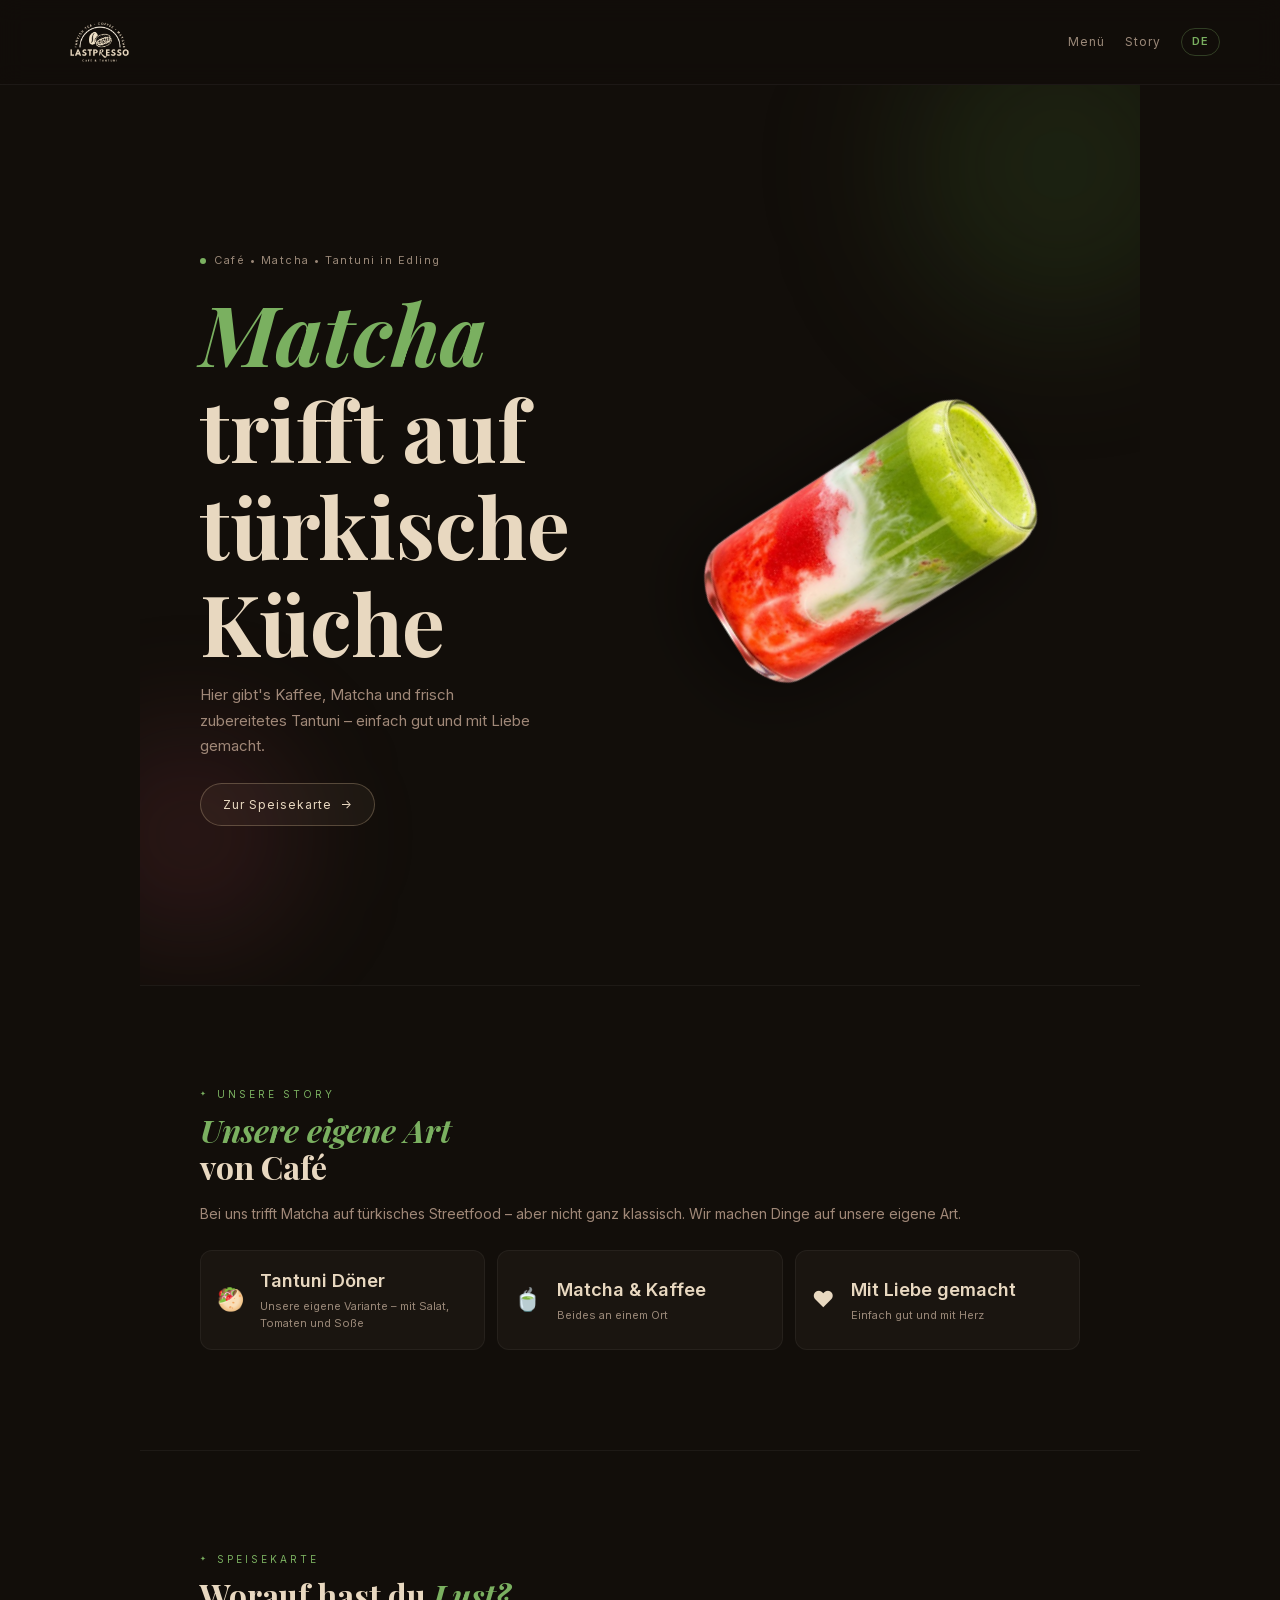
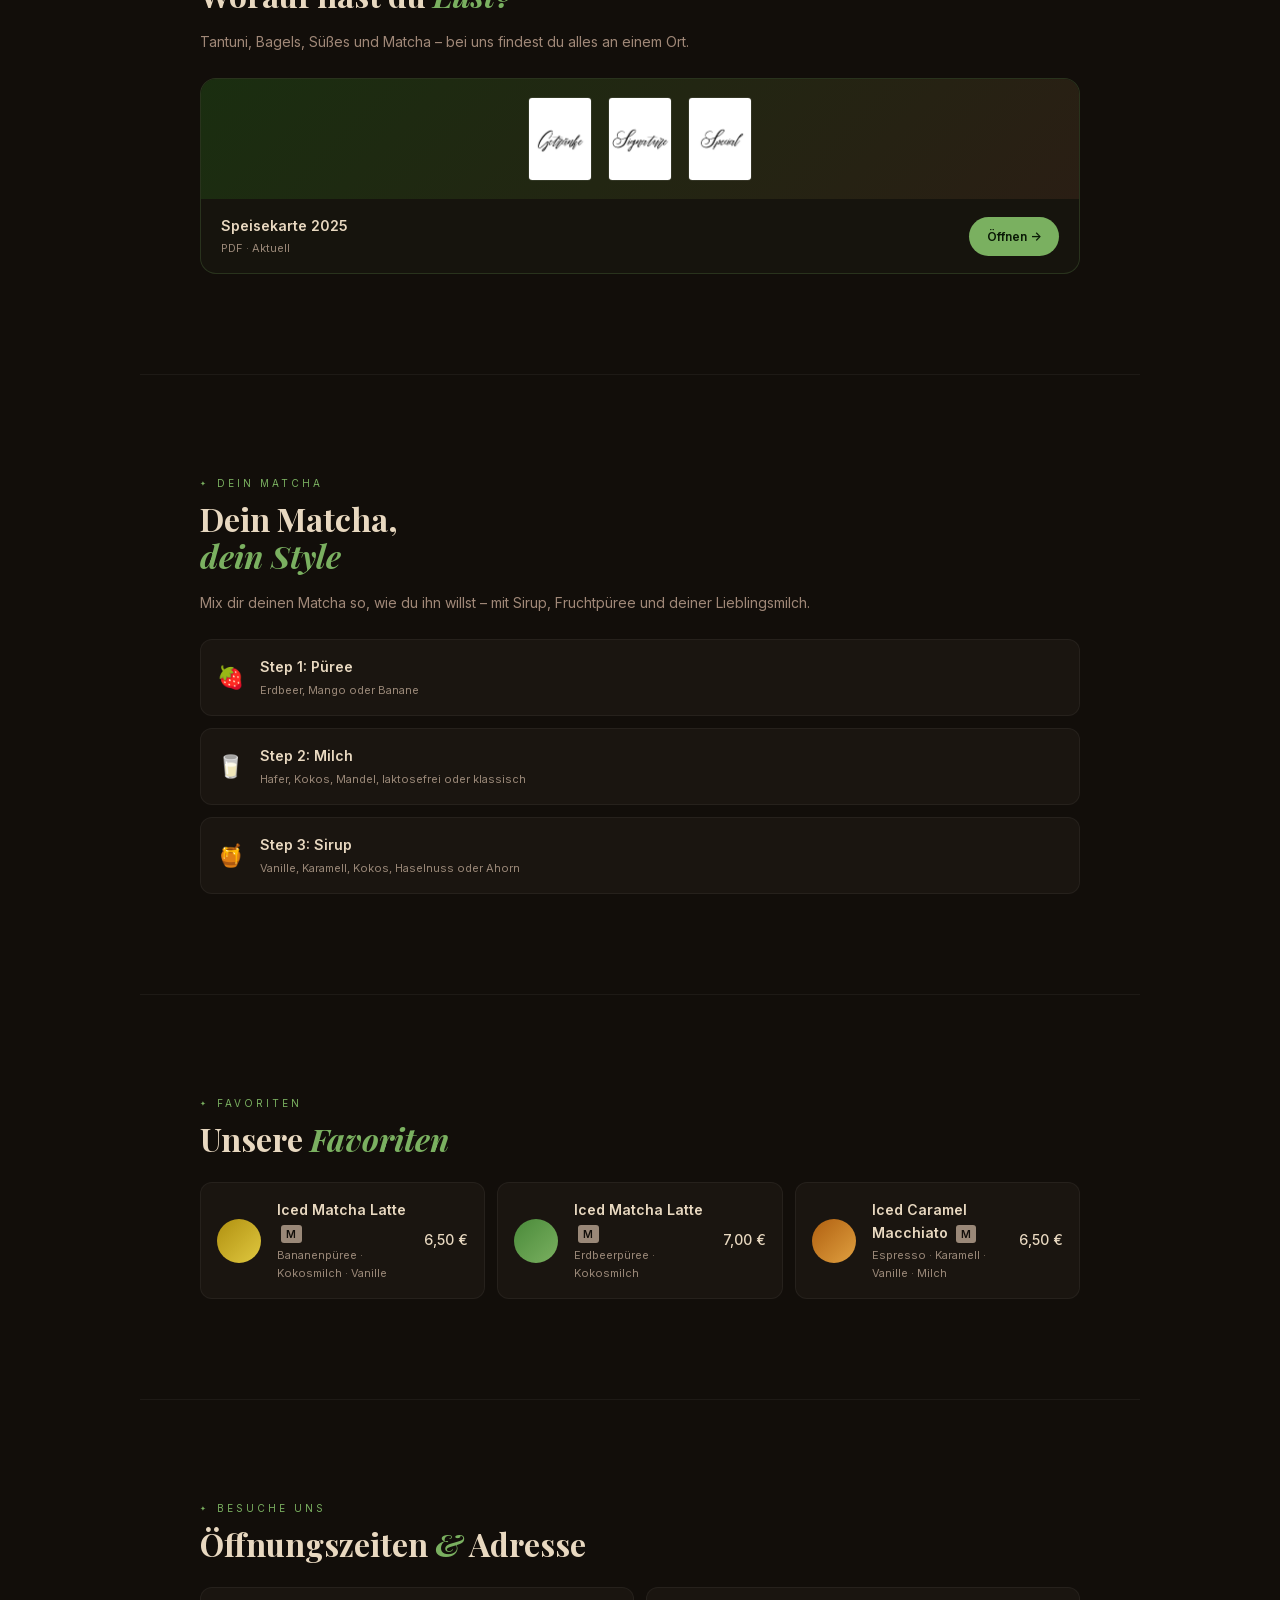
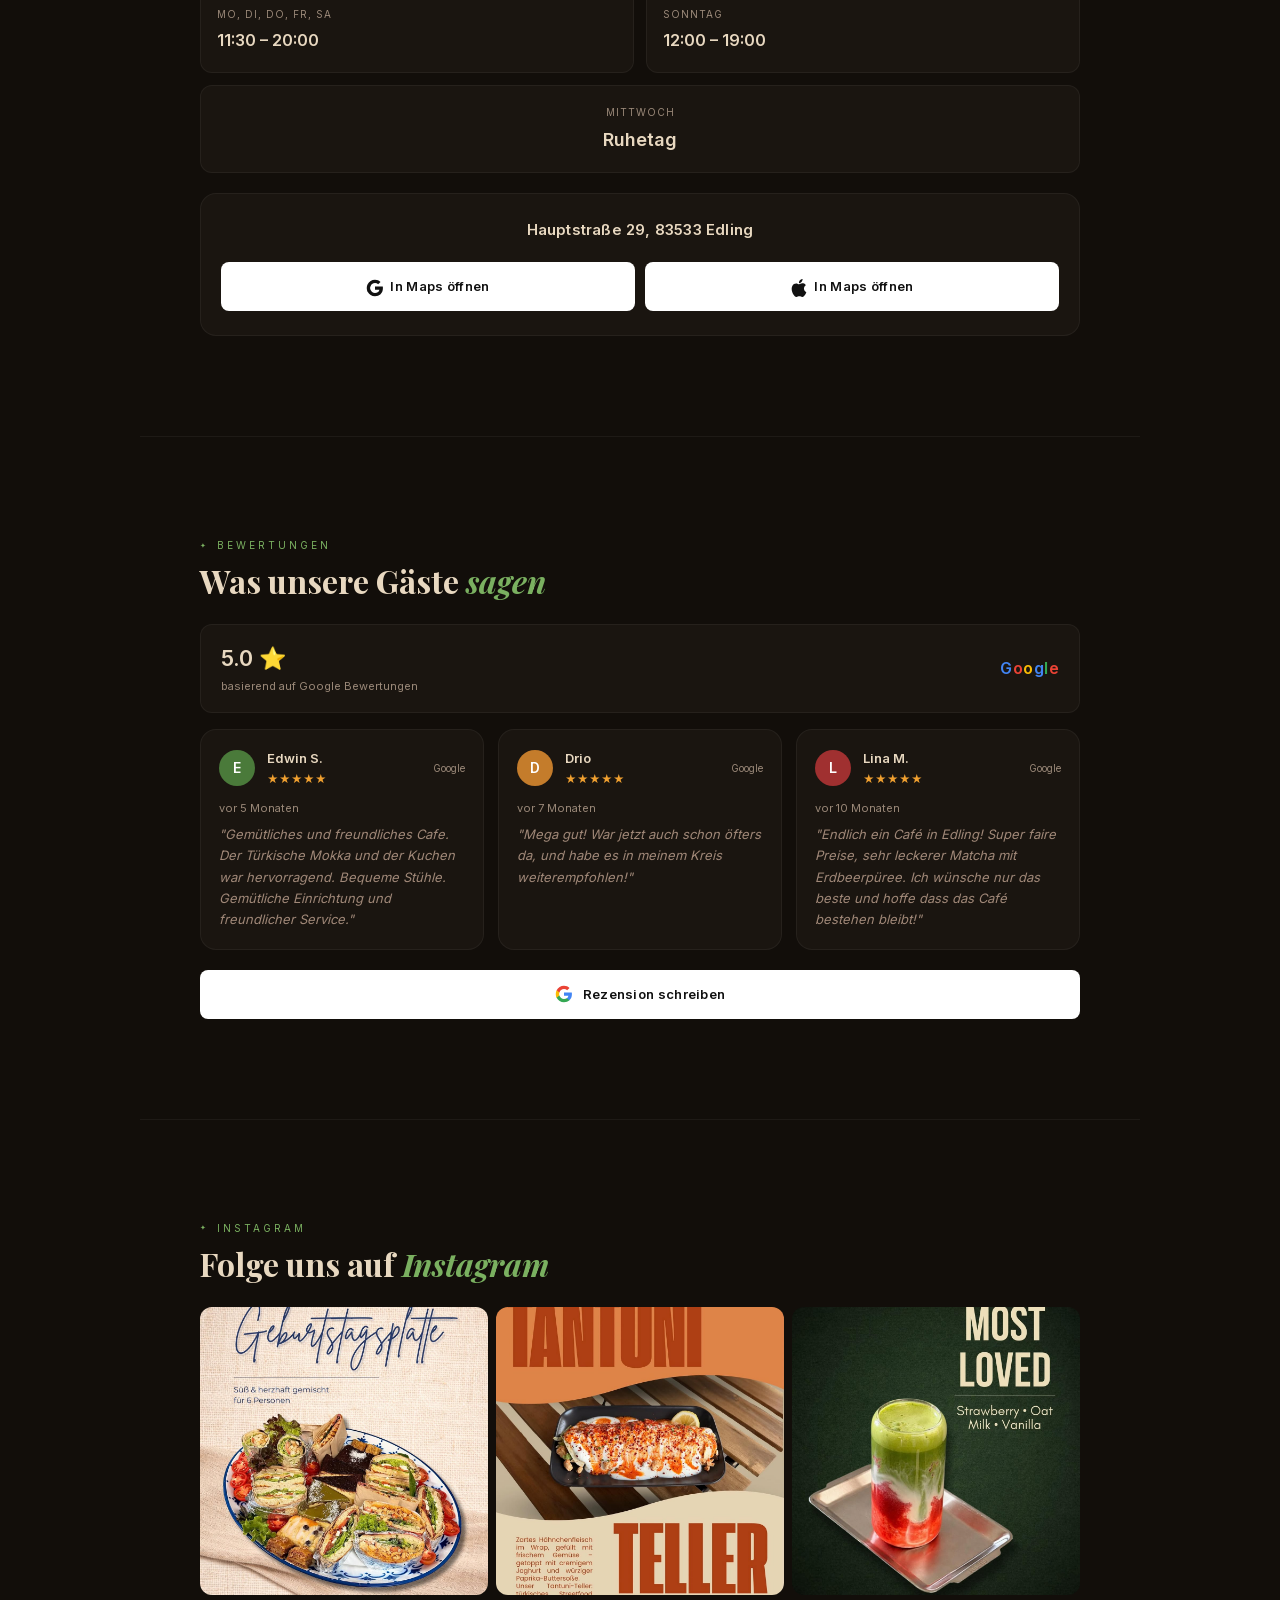
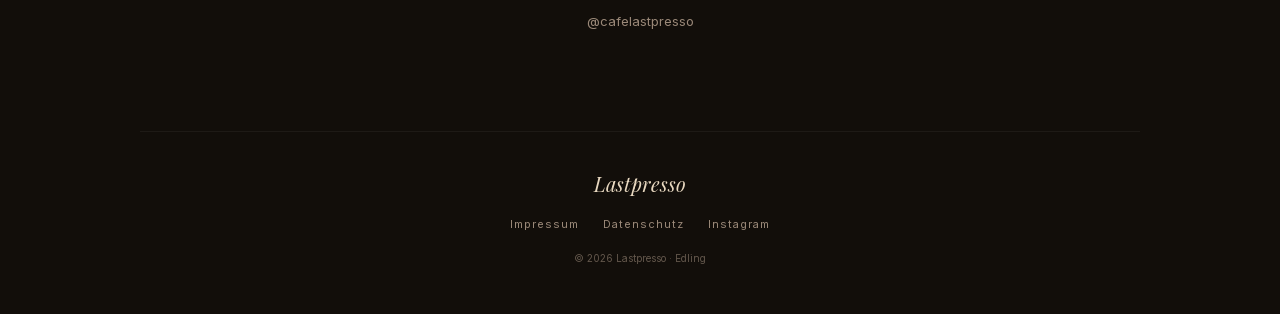
==== commit cfb08329: "feat: add Google review CTA button to reviews section White button with Google G logo below testimon" ====
--- a/index.html
+++ b/index.html
@@ -319,6 +319,18 @@
         <blockquote class="t-text">Endlich ein Café in Edling! Super faire Preise, sehr leckerer Matcha mit Erdbeerpüree. Ich wünsche nur das beste und hoffe dass das Café bestehen bleibt!</blockquote>
       </article>
     </div>
+    <a class="review-cta"
+       href="https://search.google.com/local/writereview?placeid=PLACE_ID_HIER_ERSETZEN"
+       target="_blank"
+       rel="noopener noreferrer">
+      <svg class="review-cta-icon" viewBox="0 0 24 24" xmlns="http://www.w3.org/2000/svg" aria-hidden="true">
+        <path d="M22.56 12.25c0-.78-.07-1.53-.2-2.25H12v4.26h5.92c-.26 1.37-1.04 2.53-2.21 3.31v2.77h3.57c2.08-1.92 3.28-4.74 3.28-8.09z" fill="#4285F4"/>
+        <path d="M12 23c2.97 0 5.46-.98 7.28-2.66l-3.57-2.77c-.98.66-2.23 1.06-3.71 1.06-2.86 0-5.29-1.93-6.16-4.53H2.18v2.84C3.99 20.53 7.7 23 12 23z" fill="#34A853"/>
+        <path d="M5.84 14.09c-.22-.66-.35-1.36-.35-2.09s.13-1.43.35-2.09V7.07H2.18C1.43 8.55 1 10.22 1 12s.43 3.45 1.18 4.93l2.85-2.22.81-.62z" fill="#FBBC05"/>
+        <path d="M12 5.38c1.62 0 3.06.56 4.21 1.64l3.15-3.15C17.45 2.09 14.97 1 12 1 7.7 1 3.99 3.47 2.18 7.07l3.66 2.84c.87-2.6 3.3-4.53 6.16-4.53z" fill="#EA4335"/>
+      </svg>
+      <span data-de="Rezension schreiben" data-en="Write a review">Rezension schreiben</span>
+    </a>
   </section>
 
   <!-- INSTAGRAM -->
--- a/css/styles.css
+++ b/css/styles.css
@@ -663,6 +663,31 @@
 .t-text::before { content: '"'; }
 .t-text::after { content: '"'; }
 
+.review-cta {
+  display: flex;
+  align-items: center;
+  justify-content: center;
+  gap: 10px;
+  margin-top: 20px;
+  padding: 14px 20px;
+  background: #ffffff;
+  color: #111111;
+  border-radius: var(--radius-sm);
+  font-size: 13px;
+  font-weight: 600;
+  letter-spacing: 0.3px;
+  transition: opacity 0.2s, transform 0.15s;
+  width: 100%;
+}
+.review-cta:hover { opacity: 0.85; transform: translateY(-1px); }
+.review-cta:active { transform: translateY(0); }
+
+.review-cta-icon {
+  width: 18px;
+  height: 18px;
+  flex-shrink: 0;
+}
+
 /* ===== INSTAGRAM ===== */
 .insta-grid {
   display: grid;
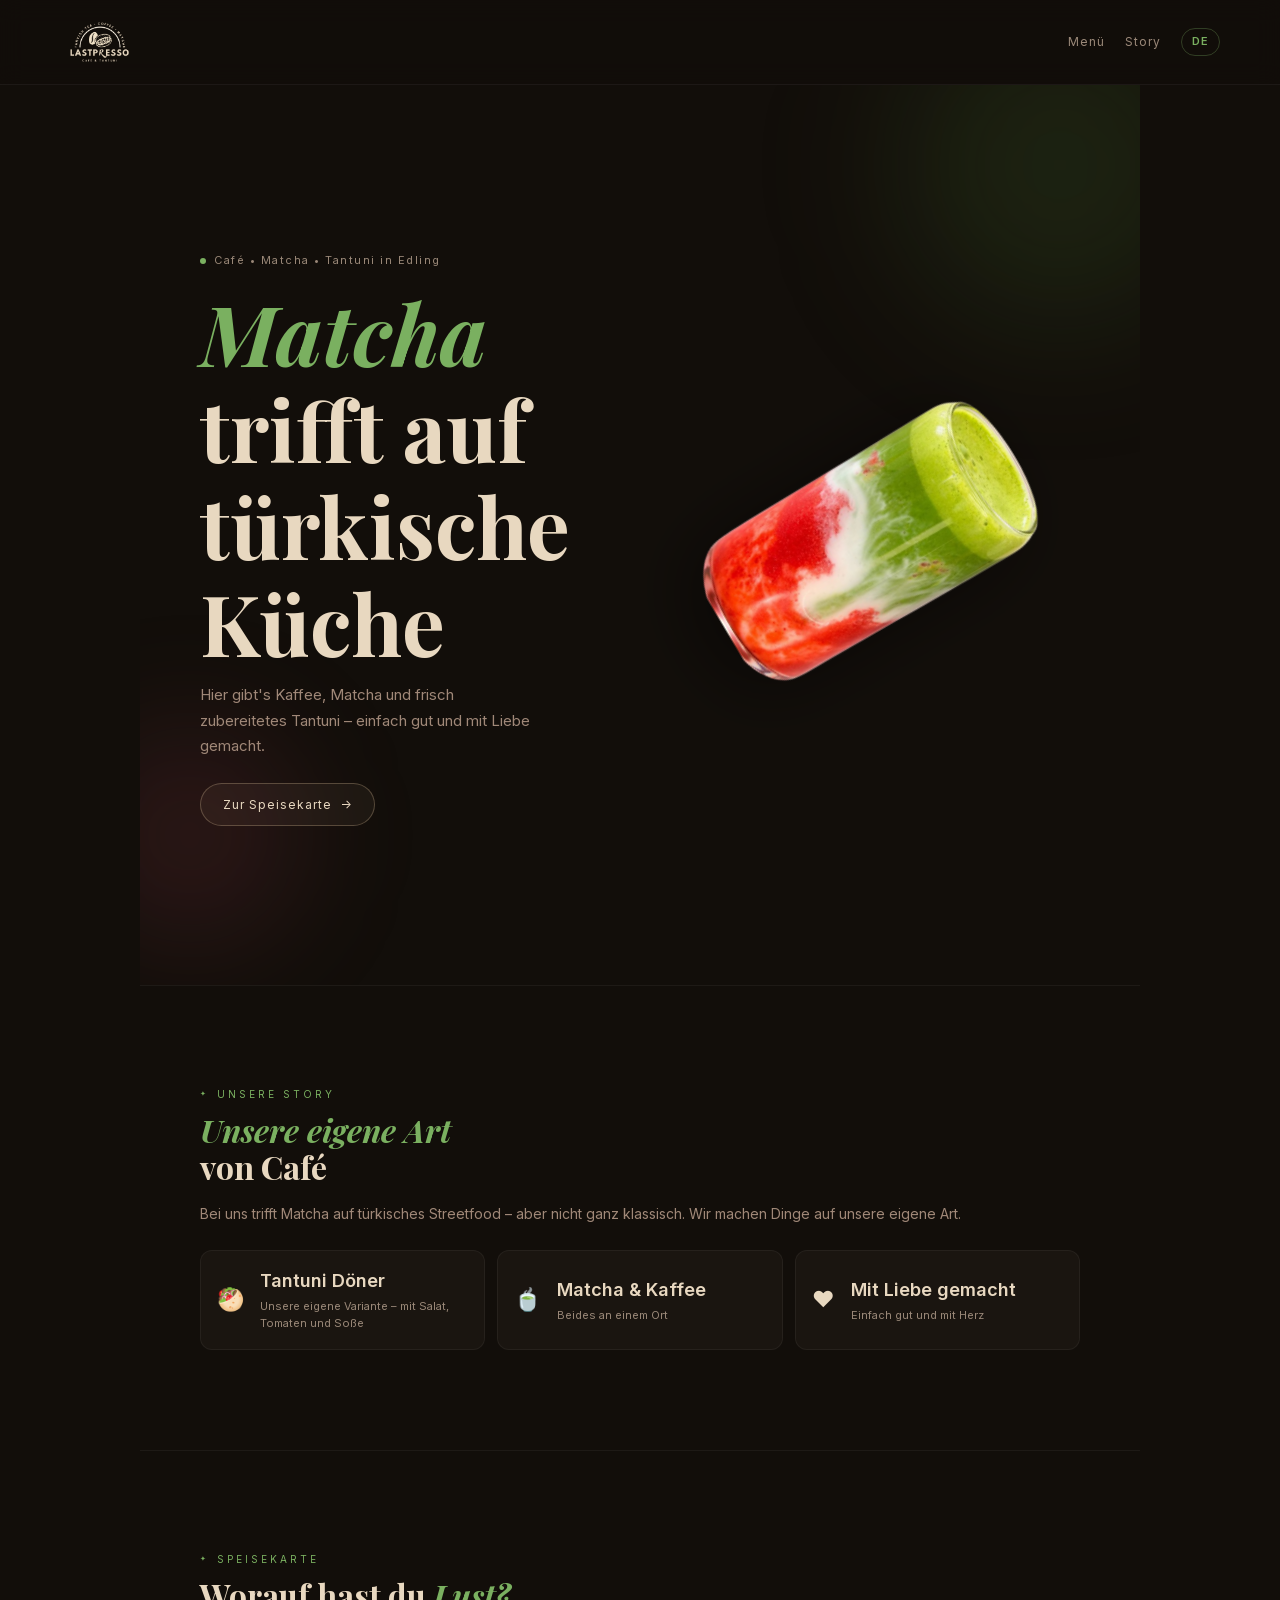
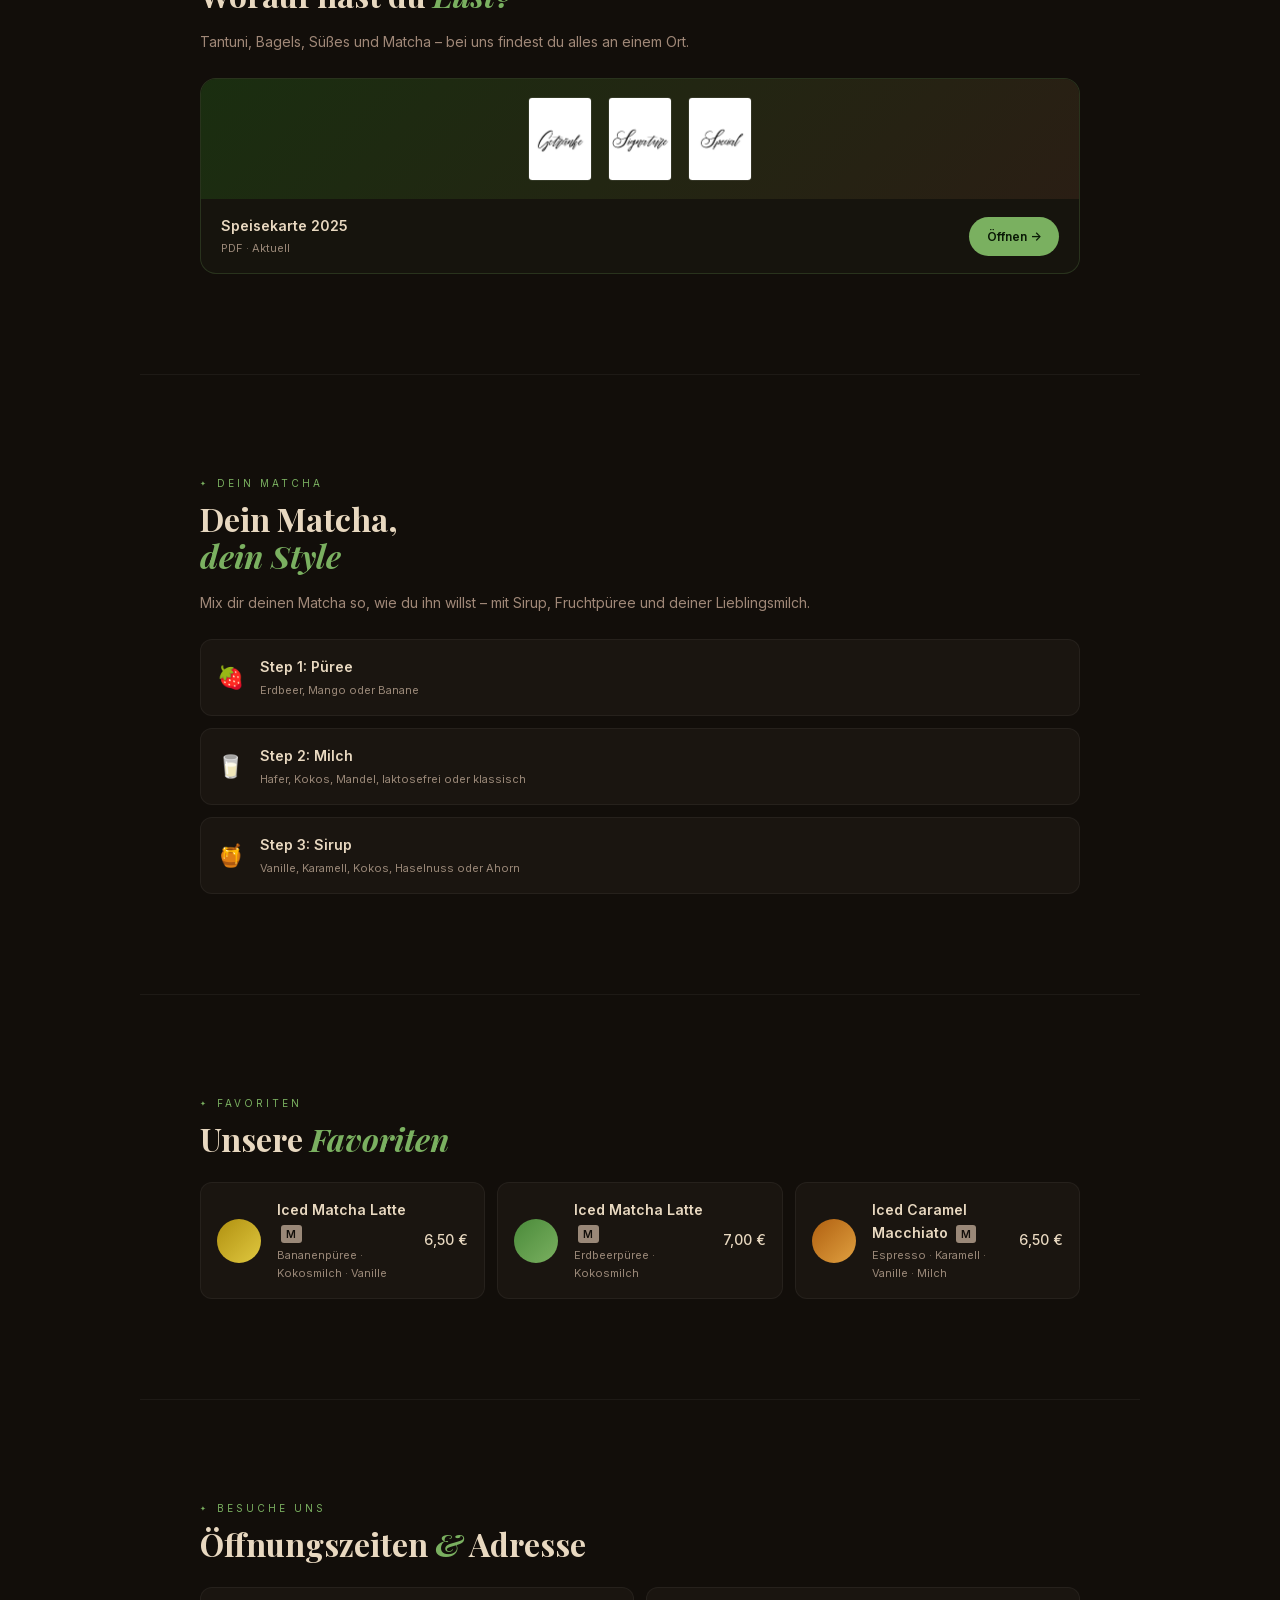
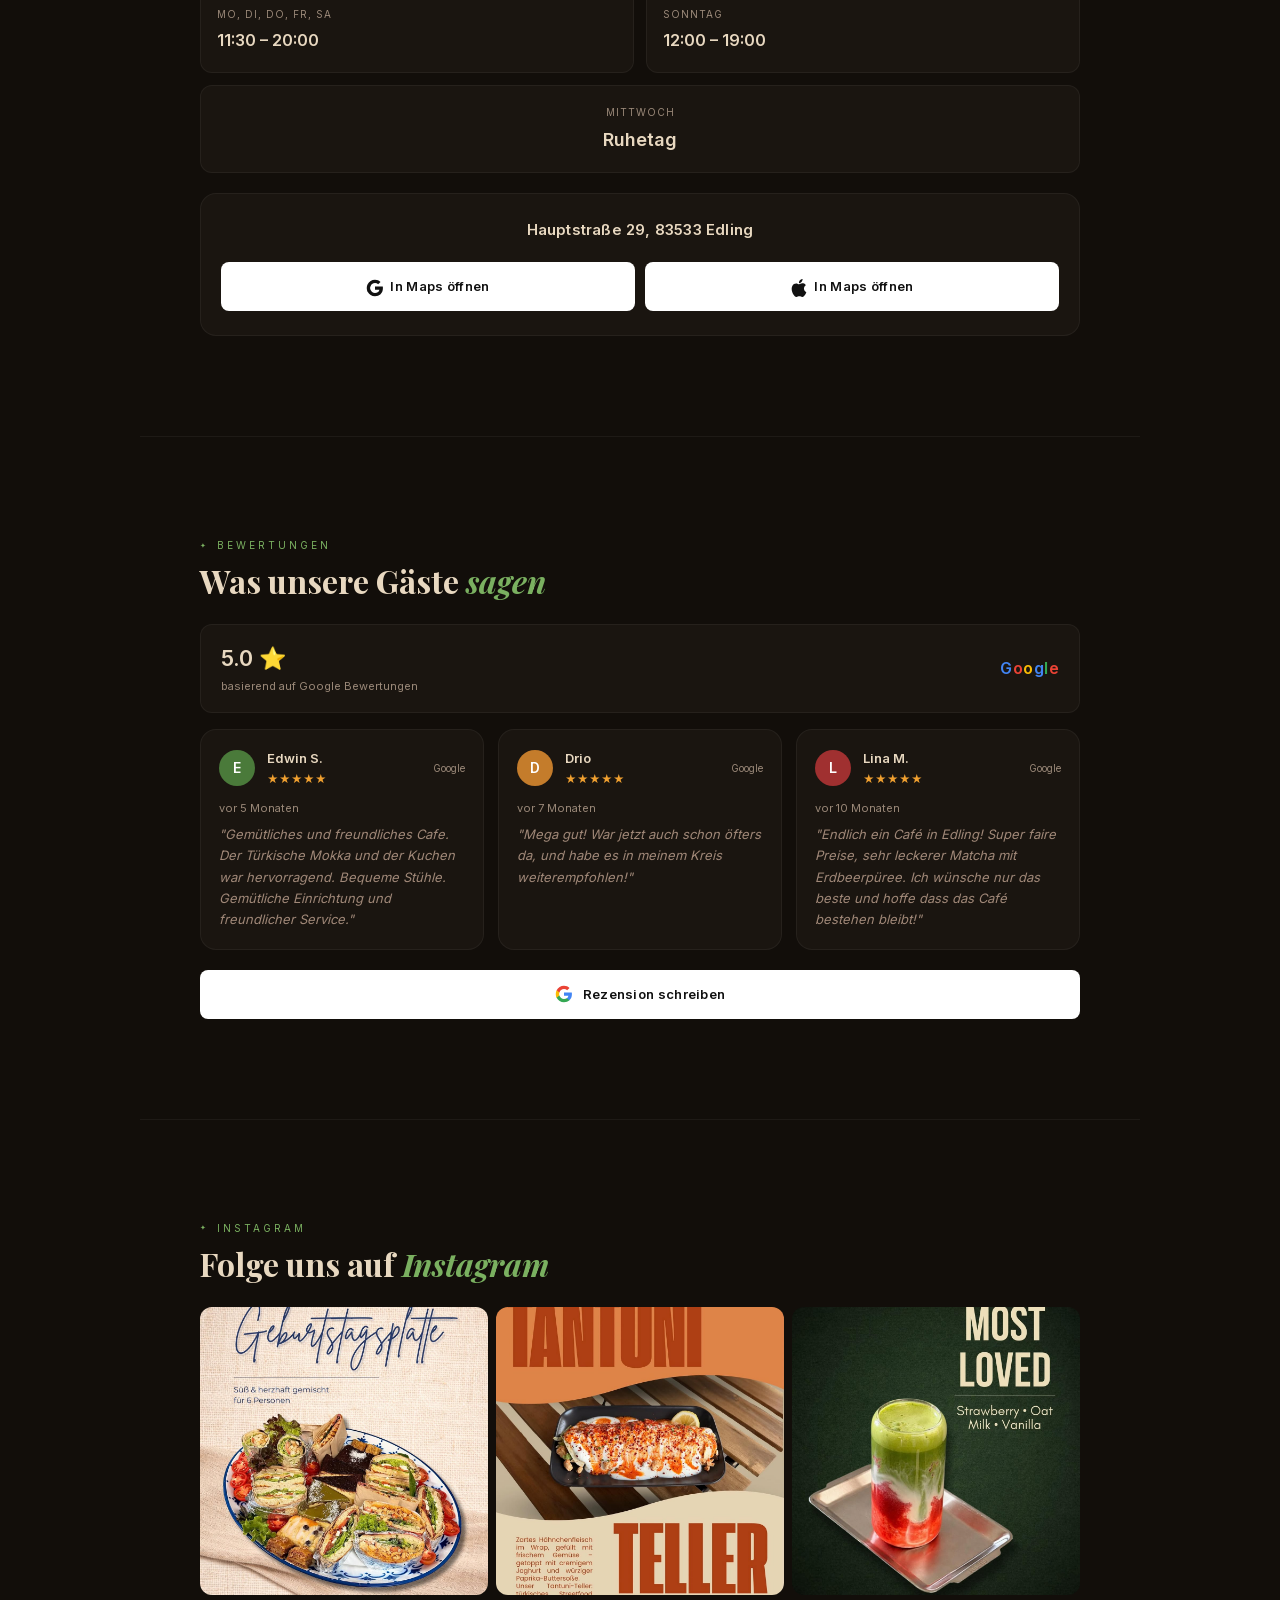
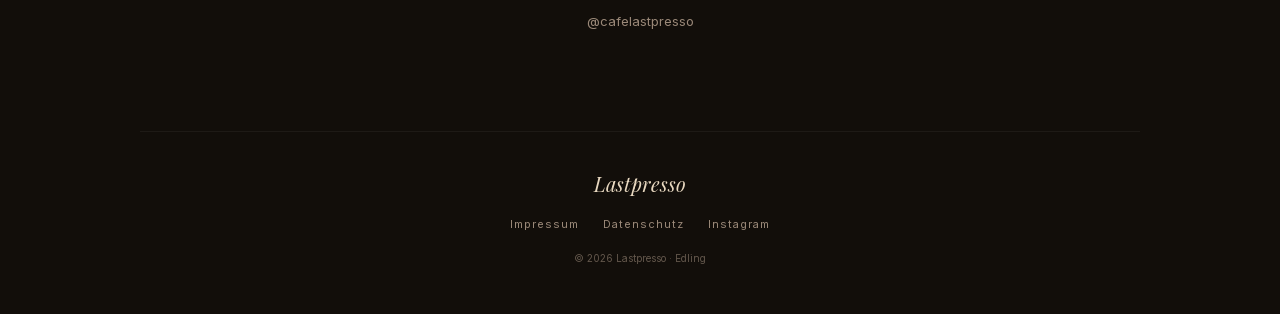
==== commit 88978ec7: "fix: update Google review button with correct review link" ====
--- a/index.html
+++ b/index.html
@@ -320,7 +320,7 @@
       </article>
     </div>
     <a class="review-cta"
-       href="https://search.google.com/local/writereview?placeid=PLACE_ID_HIER_ERSETZEN"
+       href="https://g.page/r/Cfk1dg92sIAuEBM/review"
        target="_blank"
        rel="noopener noreferrer">
       <svg class="review-cta-icon" viewBox="0 0 24 24" xmlns="http://www.w3.org/2000/svg" aria-hidden="true">
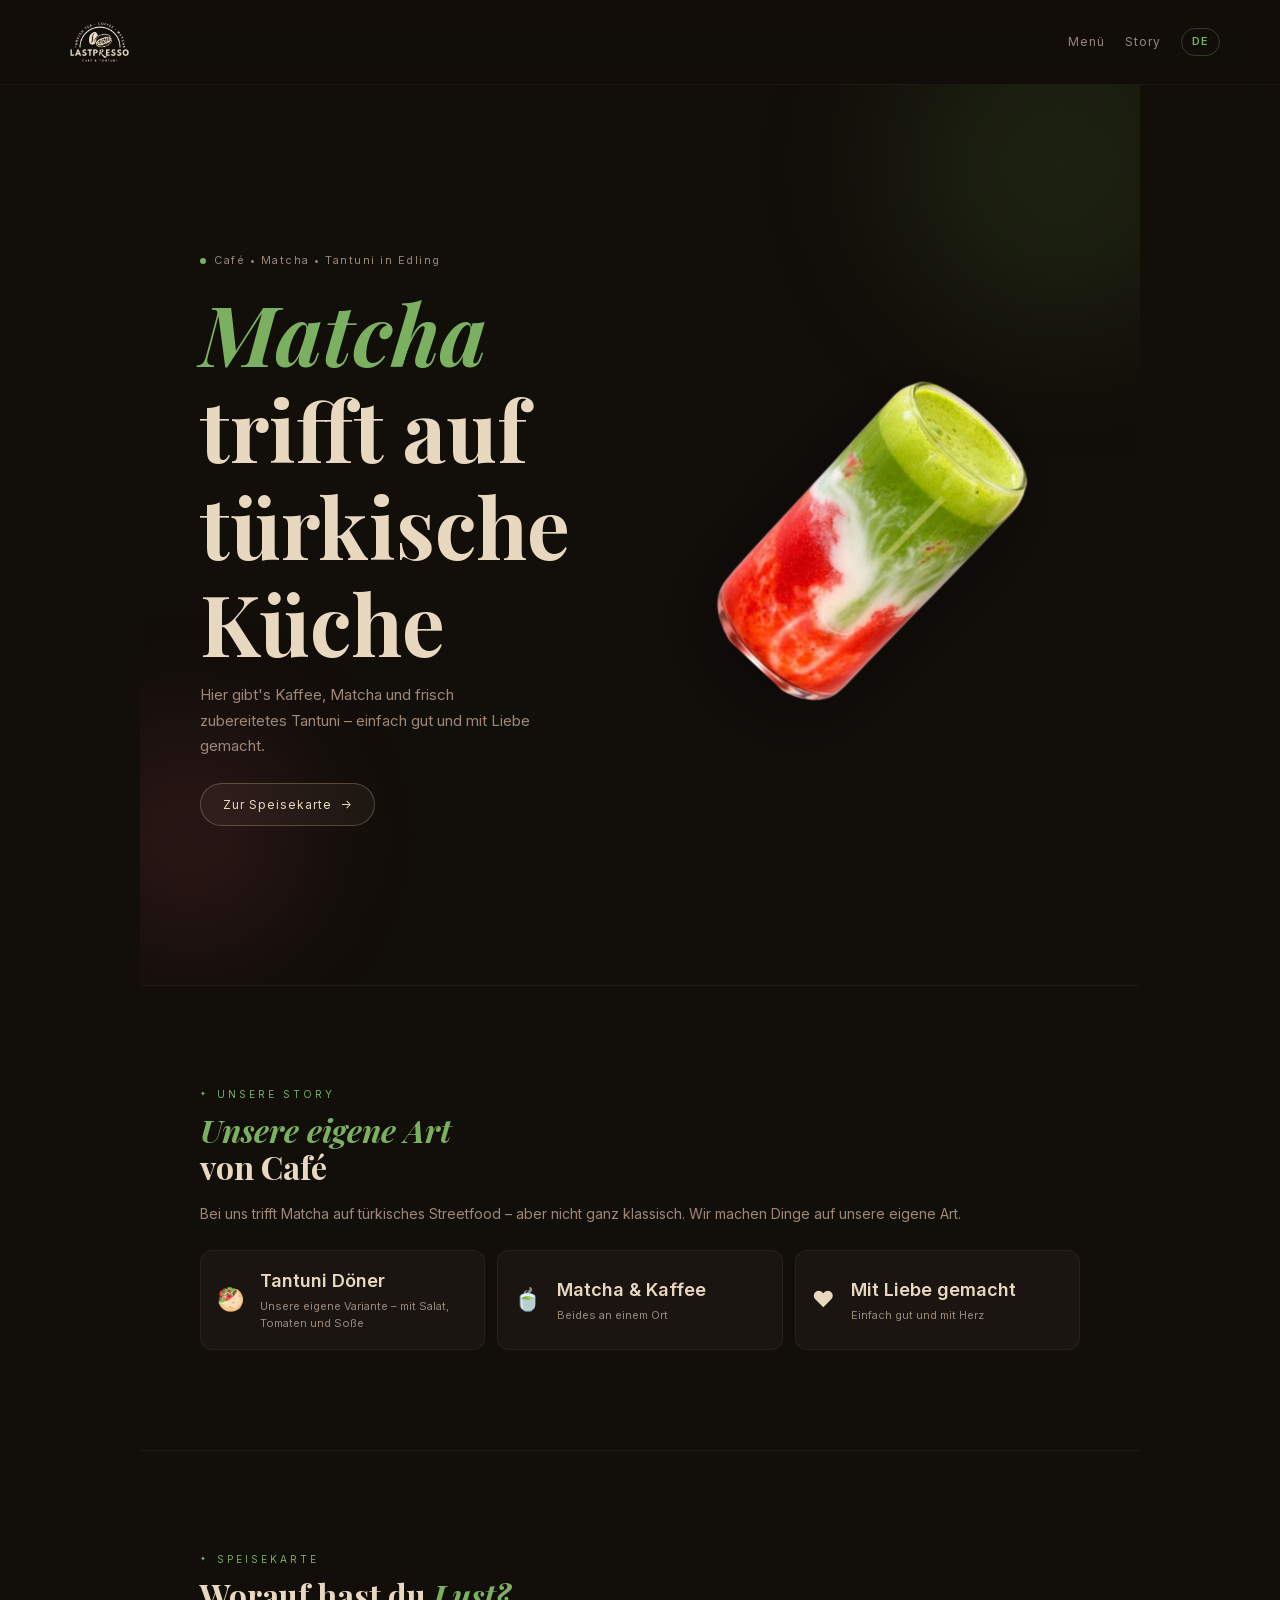
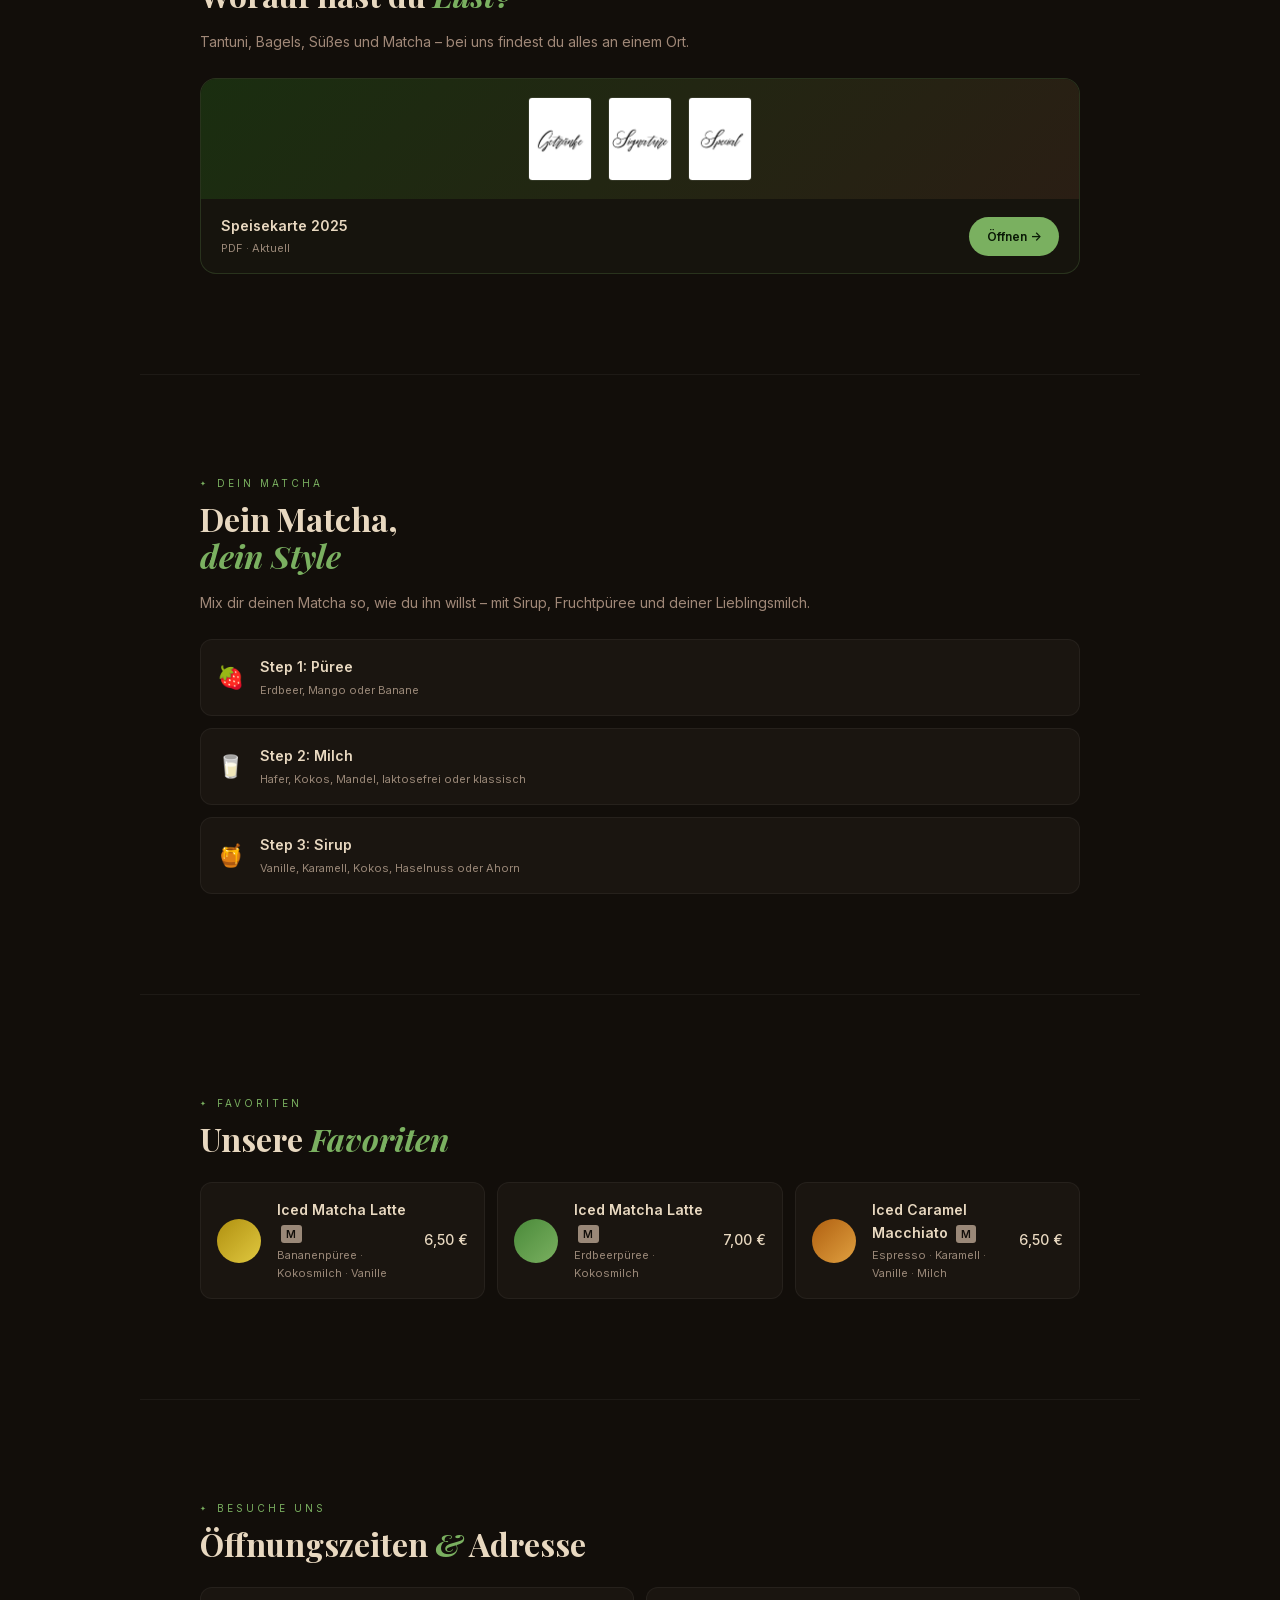
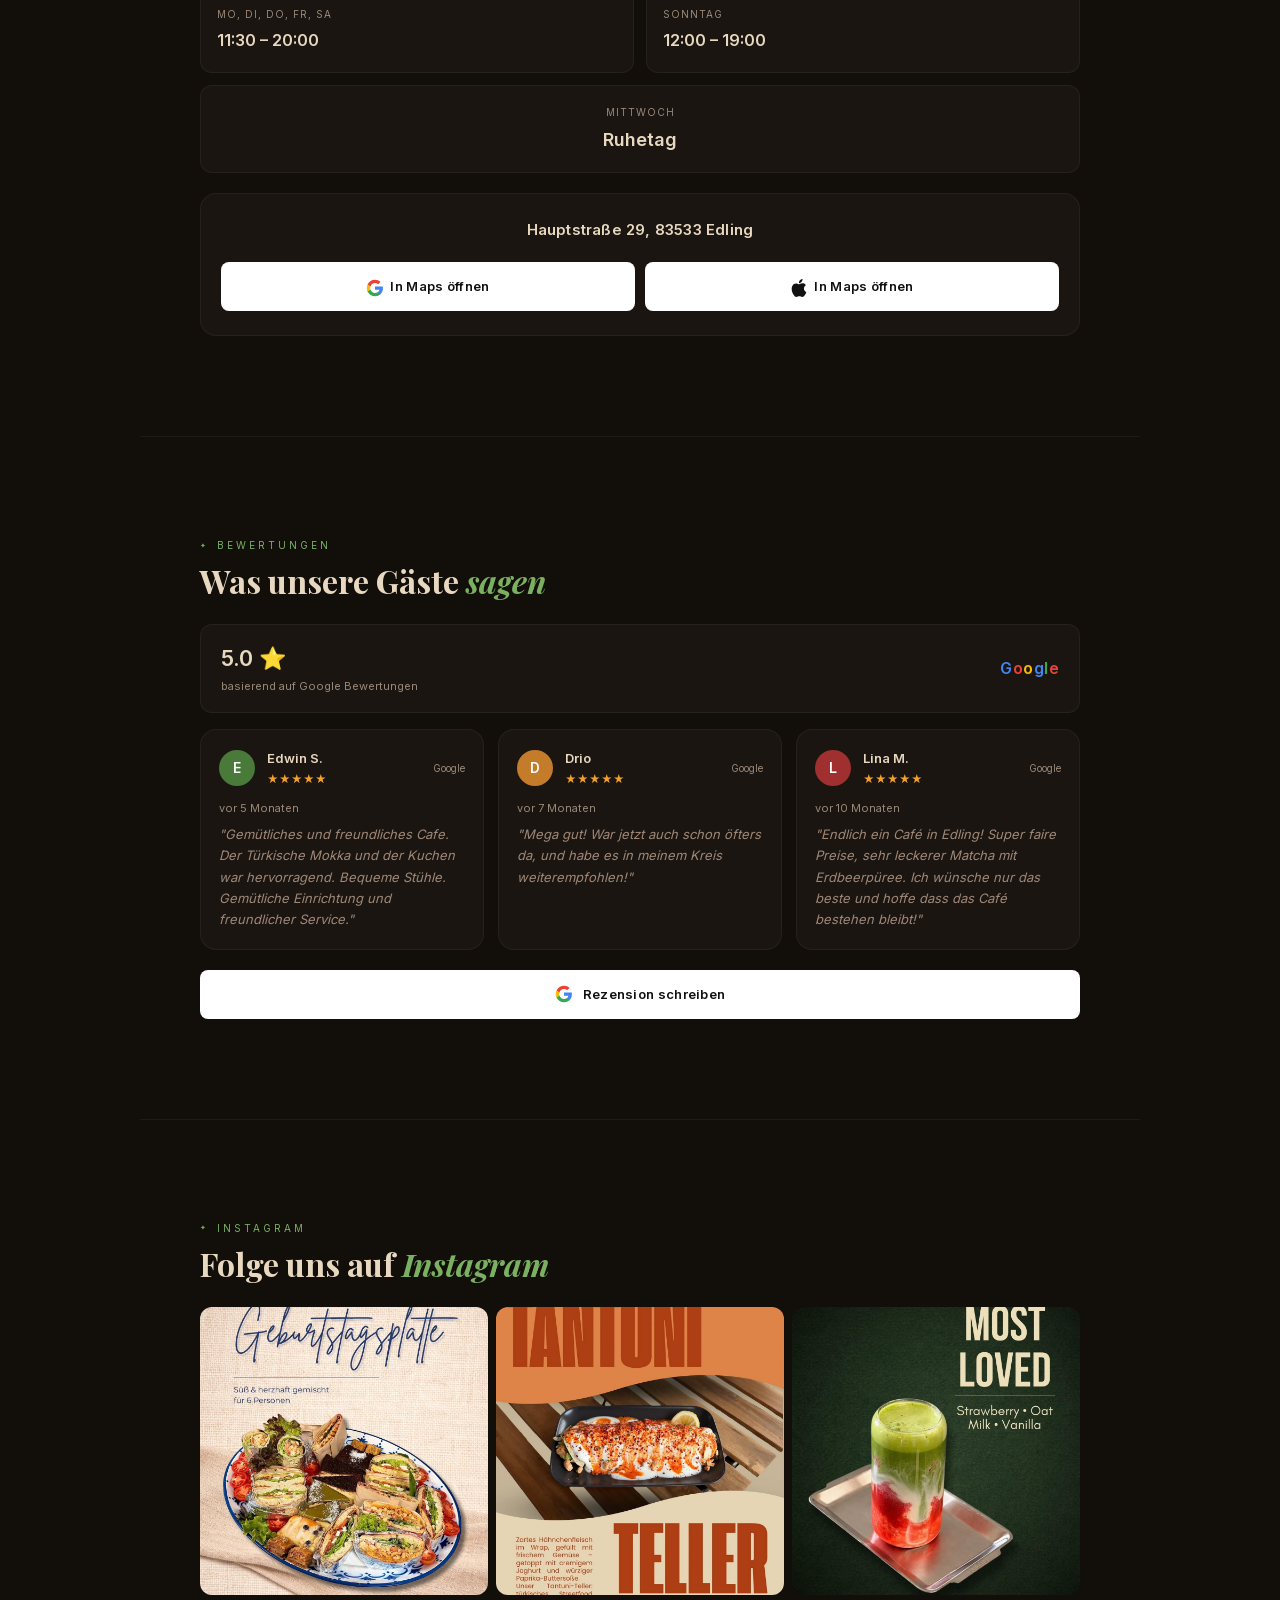
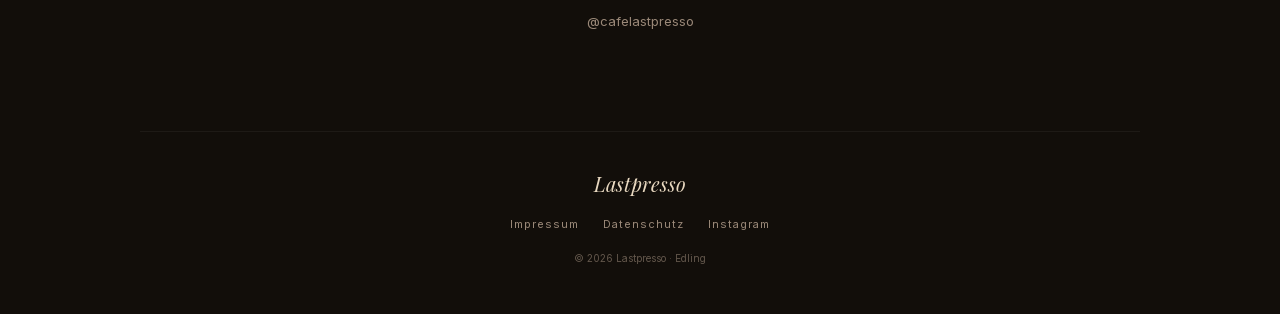
==== commit 4ac0f259: "fix(security): add noreferrer to Instagram links, expand gitignore, add Netlify headers, remove dead" ====
--- a/index.html
+++ b/index.html
@@ -10,7 +10,7 @@
   <!-- Open Graph -->
   <meta property="og:title" content="Lastpresso – Café Edling">
   <meta property="og:description" content="Handcrafted Matcha &amp; Espresso Drinks in Edling. Jeder Becher ein kleines Kunstwerk.">
-  <meta property="og:image" content="assets/images/matcha-cup.png">
+  <meta property="og:image" content="https://lastpresso.de/assets/images/matcha-cup.png">
   <meta property="og:type" content="website">
   <meta property="og:locale" content="de_DE">
 
@@ -18,7 +18,7 @@
   <meta name="twitter:card" content="summary_large_image">
   <meta name="twitter:title" content="Lastpresso – Café Edling">
   <meta name="twitter:description" content="Handcrafted Matcha &amp; Espresso Drinks in Edling.">
-  <meta name="twitter:image" content="assets/images/matcha-cup.png">
+  <meta name="twitter:image" content="https://lastpresso.de/assets/images/matcha-cup.png">
 
   <title>Lastpresso – Café Edling</title>
   <link rel="icon" type="image/png" href="assets/logo/beige.png">
@@ -341,17 +341,17 @@
       <em>Instagram</em>
     </h2>
     <div class="insta-grid">
-      <a href="https://instagram.com/cafelastpresso" target="_blank" rel="noopener" class="insta-item" aria-label="Lastpresso Instagram Post 1">
+      <a href="https://instagram.com/cafelastpresso" target="_blank" rel="noopener noreferrer" class="insta-item" aria-label="Lastpresso Instagram Post 1">
         <img src="assets/images/insta1.jpg" alt="Lastpresso Instagram" loading="lazy">
       </a>
-      <a href="https://instagram.com/cafelastpresso" target="_blank" rel="noopener" class="insta-item" aria-label="Lastpresso Instagram Post 2">
+      <a href="https://instagram.com/cafelastpresso" target="_blank" rel="noopener noreferrer" class="insta-item" aria-label="Lastpresso Instagram Post 2">
         <img src="assets/images/insta2.jpg" alt="Lastpresso Instagram" loading="lazy">
       </a>
-      <a href="https://instagram.com/cafelastpresso" target="_blank" rel="noopener" class="insta-item" aria-label="Lastpresso Instagram Post 3">
+      <a href="https://instagram.com/cafelastpresso" target="_blank" rel="noopener noreferrer" class="insta-item" aria-label="Lastpresso Instagram Post 3">
         <img src="assets/images/insta3.jpg" alt="Lastpresso Instagram" loading="lazy">
       </a>
     </div>
-    <a class="insta-handle" href="https://instagram.com/cafelastpresso" target="_blank" rel="noopener" aria-label="Lastpresso auf Instagram">@cafelastpresso</a>
+    <a class="insta-handle" href="https://instagram.com/cafelastpresso" target="_blank" rel="noopener noreferrer" aria-label="Lastpresso auf Instagram">@cafelastpresso</a>
   </section>
 
   </main>
@@ -362,7 +362,7 @@
     <nav class="footer-links" aria-label="Footer Navigation">
       <a class="footer-link" href="impressum.html" data-de="Impressum" data-en="Imprint">Impressum</a>
       <a class="footer-link" href="datenschutz.html" data-de="Datenschutz" data-en="Privacy">Datenschutz</a>
-      <a class="footer-link" href="https://instagram.com/cafelastpresso" target="_blank" rel="noopener">Instagram</a>
+      <a class="footer-link" href="https://instagram.com/cafelastpresso" target="_blank" rel="noopener noreferrer">Instagram</a>
     </nav>
     <p class="footer-copy">© 2026 Lastpresso · Edling</p>
   </footer>
--- a/css/styles.css
+++ b/css/styles.css
@@ -71,7 +71,6 @@
 em { font-style: italic; color: var(--accent-green); }
 
 /* ===== PAGE WRAPPER ===== */
-body > section,
 body > footer {
   max-width: var(--max-width);
   margin-inline: auto;
@@ -284,31 +283,6 @@
   font-style: italic;
   font-size: 11px;
   color: rgba(212, 184, 150, 0.7);
-}
-
-.cup-hint {
-  display: none; /* versteckt auf Mobile (Cup ist im Hintergrund) */
-  font-size: 9px;
-  color: var(--text-muted);
-  letter-spacing: 2px;
-  text-align: center;
-}
-
-.hero-scroll-hint {
-  display: flex;
-  align-items: center;
-  gap: 12px;
-  font-size: 9px;
-  color: var(--text-muted);
-  letter-spacing: 2px;
-  margin-top: 40px;
-  position: relative;
-  z-index: 1;
-}
-.scroll-line {
-  flex: 1;
-  height: 1px;
-  background: var(--border);
 }
 
 /* ===== SHARED SECTION ===== */
@@ -457,8 +431,6 @@
   flex-shrink: 0;
 }
 .drink-color--matcha { background: linear-gradient(135deg, #4a8a3a, #7ab060); }
-.drink-color--strawberry { background: linear-gradient(135deg, #c04060, #e07090); }
-.drink-color--brown { background: linear-gradient(135deg, #8a5a2a, #c4944a); }
 .drink-color--caramel { background: linear-gradient(135deg, #b06010, #e0a040); }
 .drink-color--banana { background: linear-gradient(135deg, #b09010, #e0c840); }
 
@@ -579,7 +551,6 @@
   height: 18px;
   flex-shrink: 0;
 }
-.location-btn-icon path { fill: #111111; }
 
 .location-btn--google {}
 .location-btn--apple {}
@@ -804,8 +775,6 @@
     flex-shrink: 0;
   }
   .cup { width: 260px; height: 385px; }
-  .cup-hint { display: block; }
-
   /* Drinks: 2 columns at tablet */
   .drinks-grid {
     display: grid;
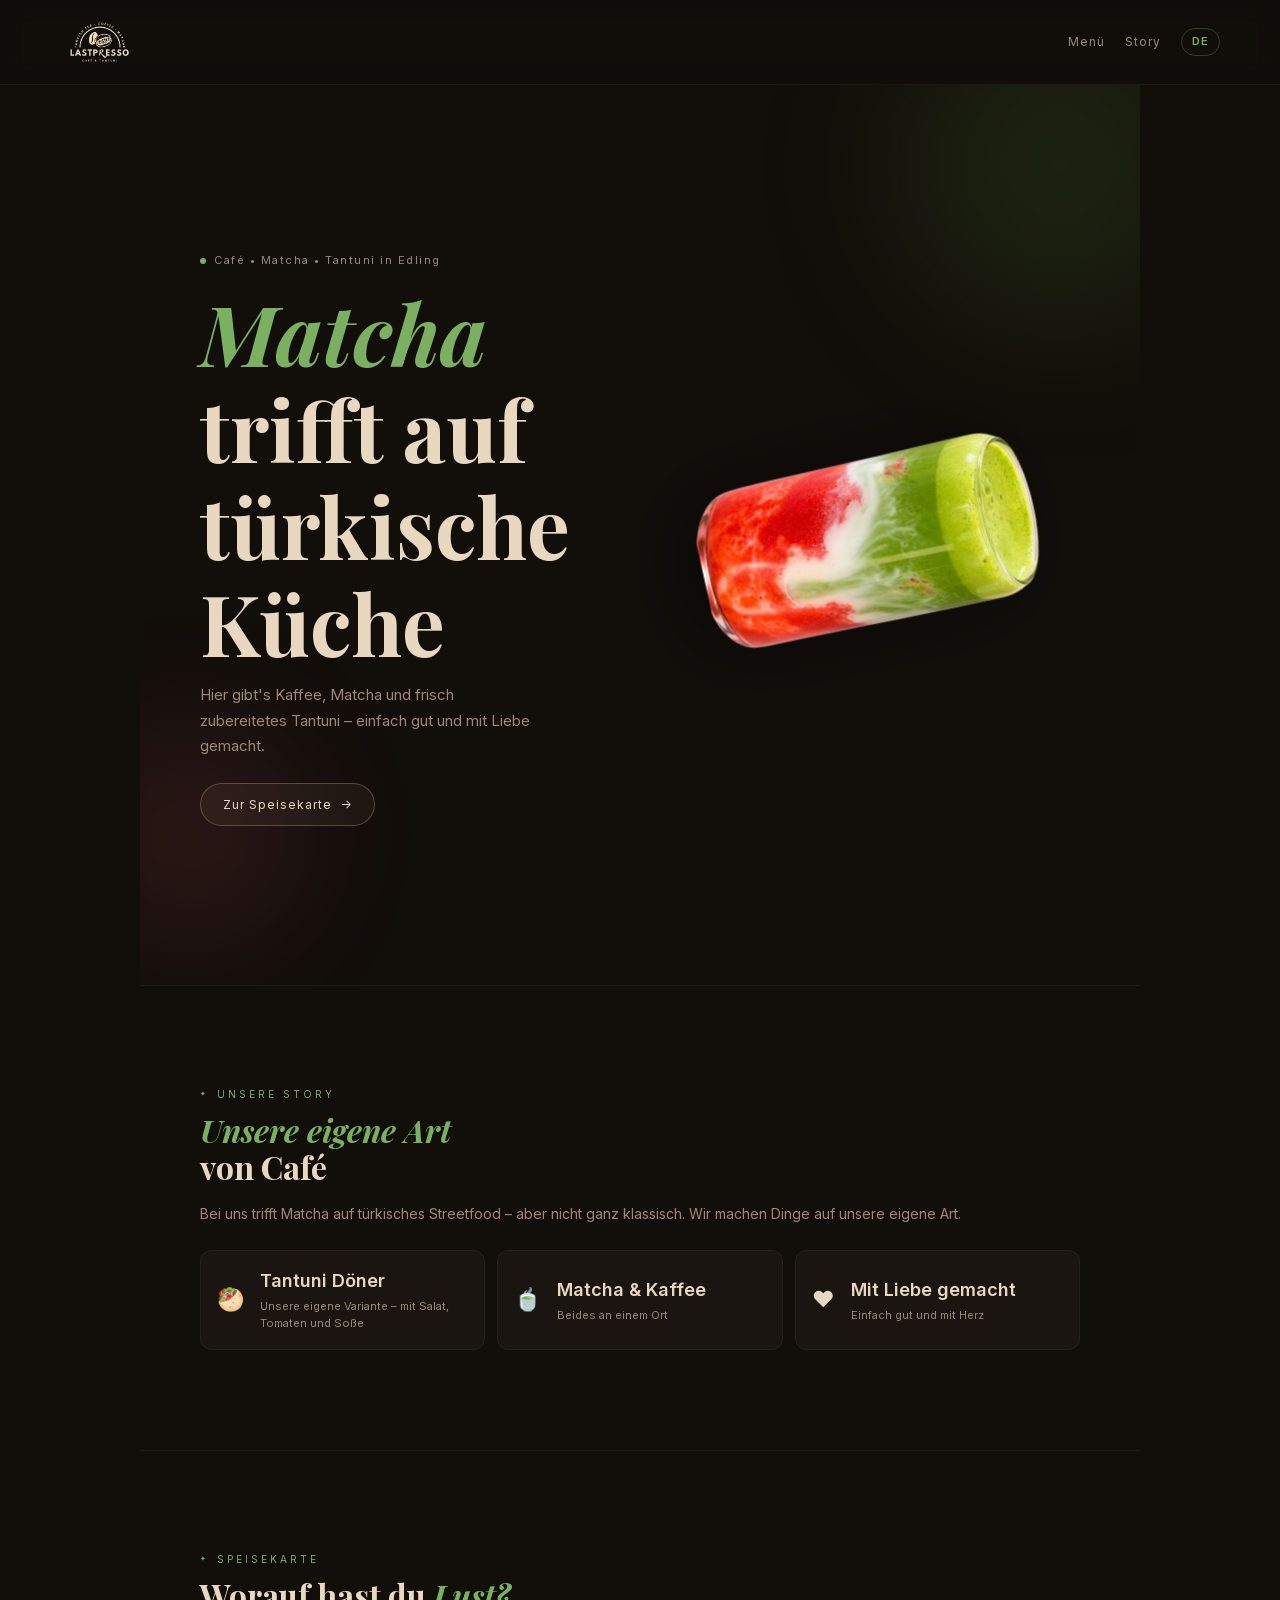
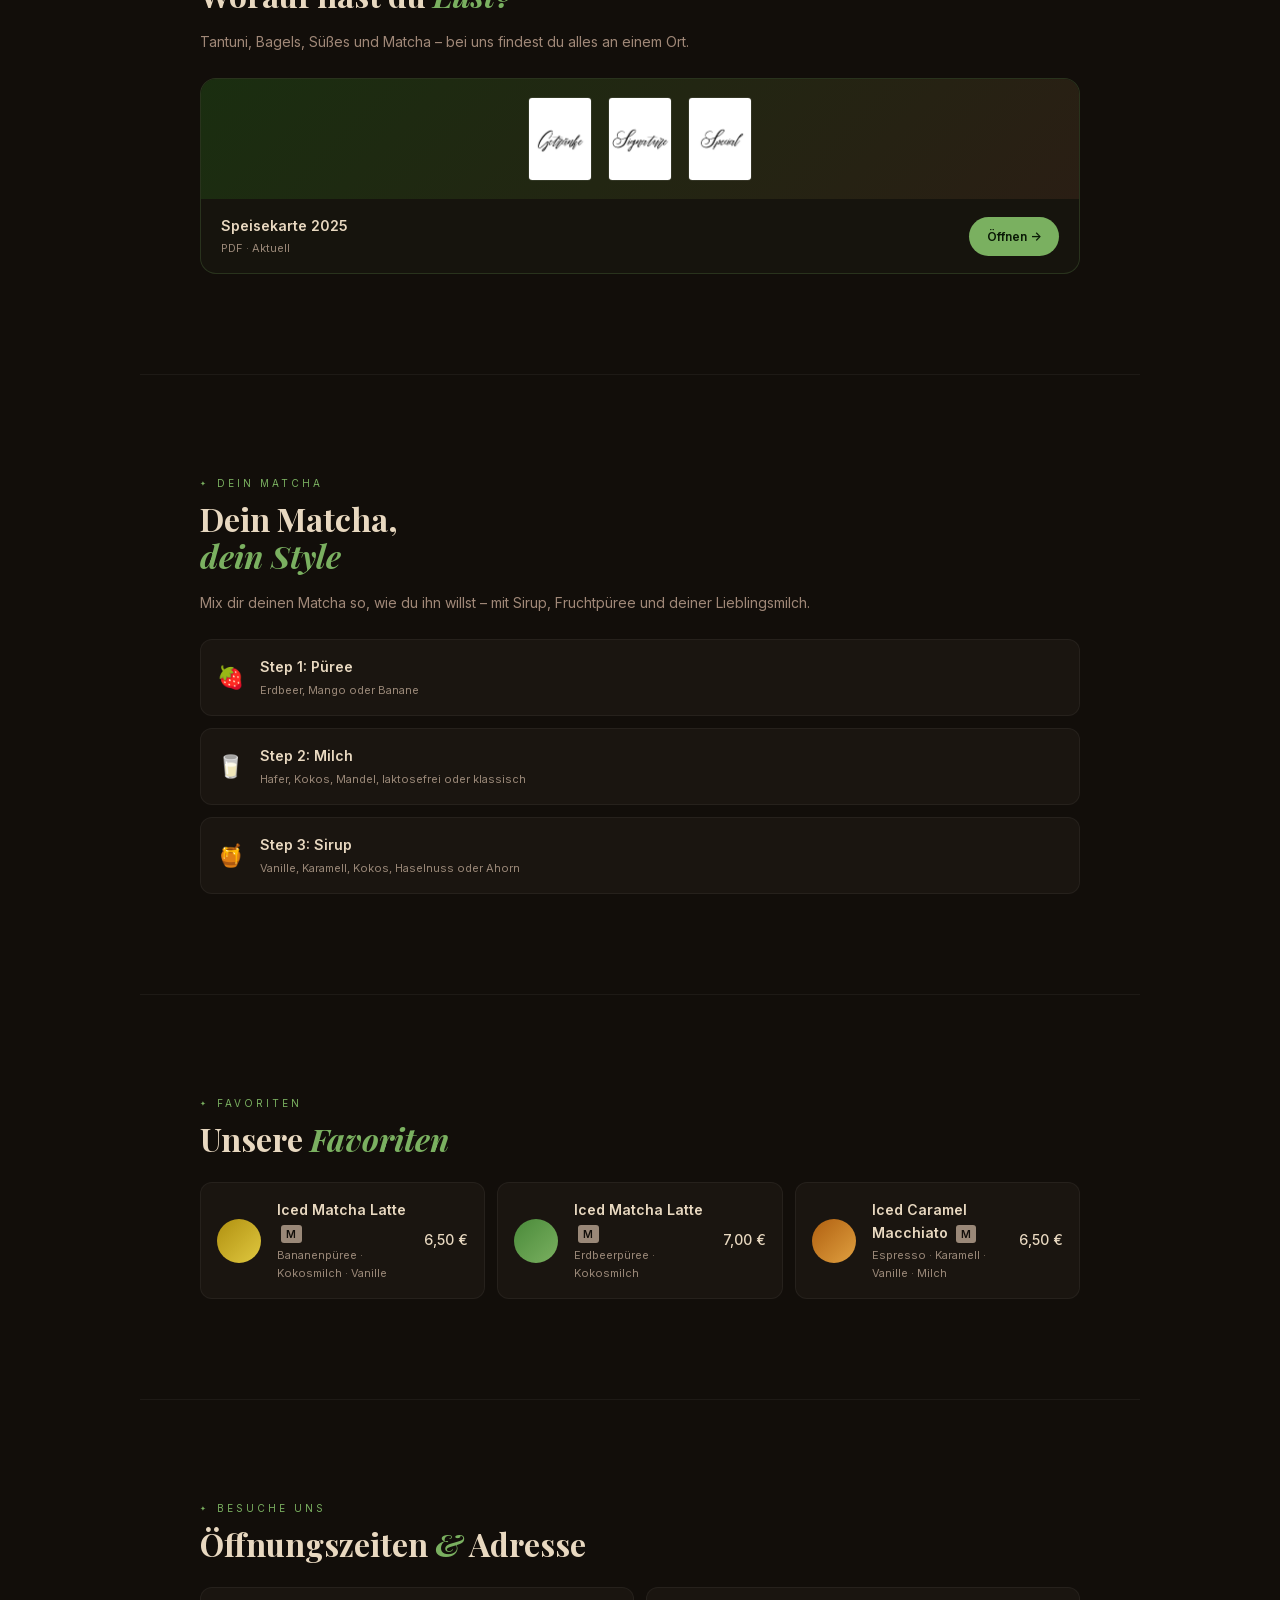
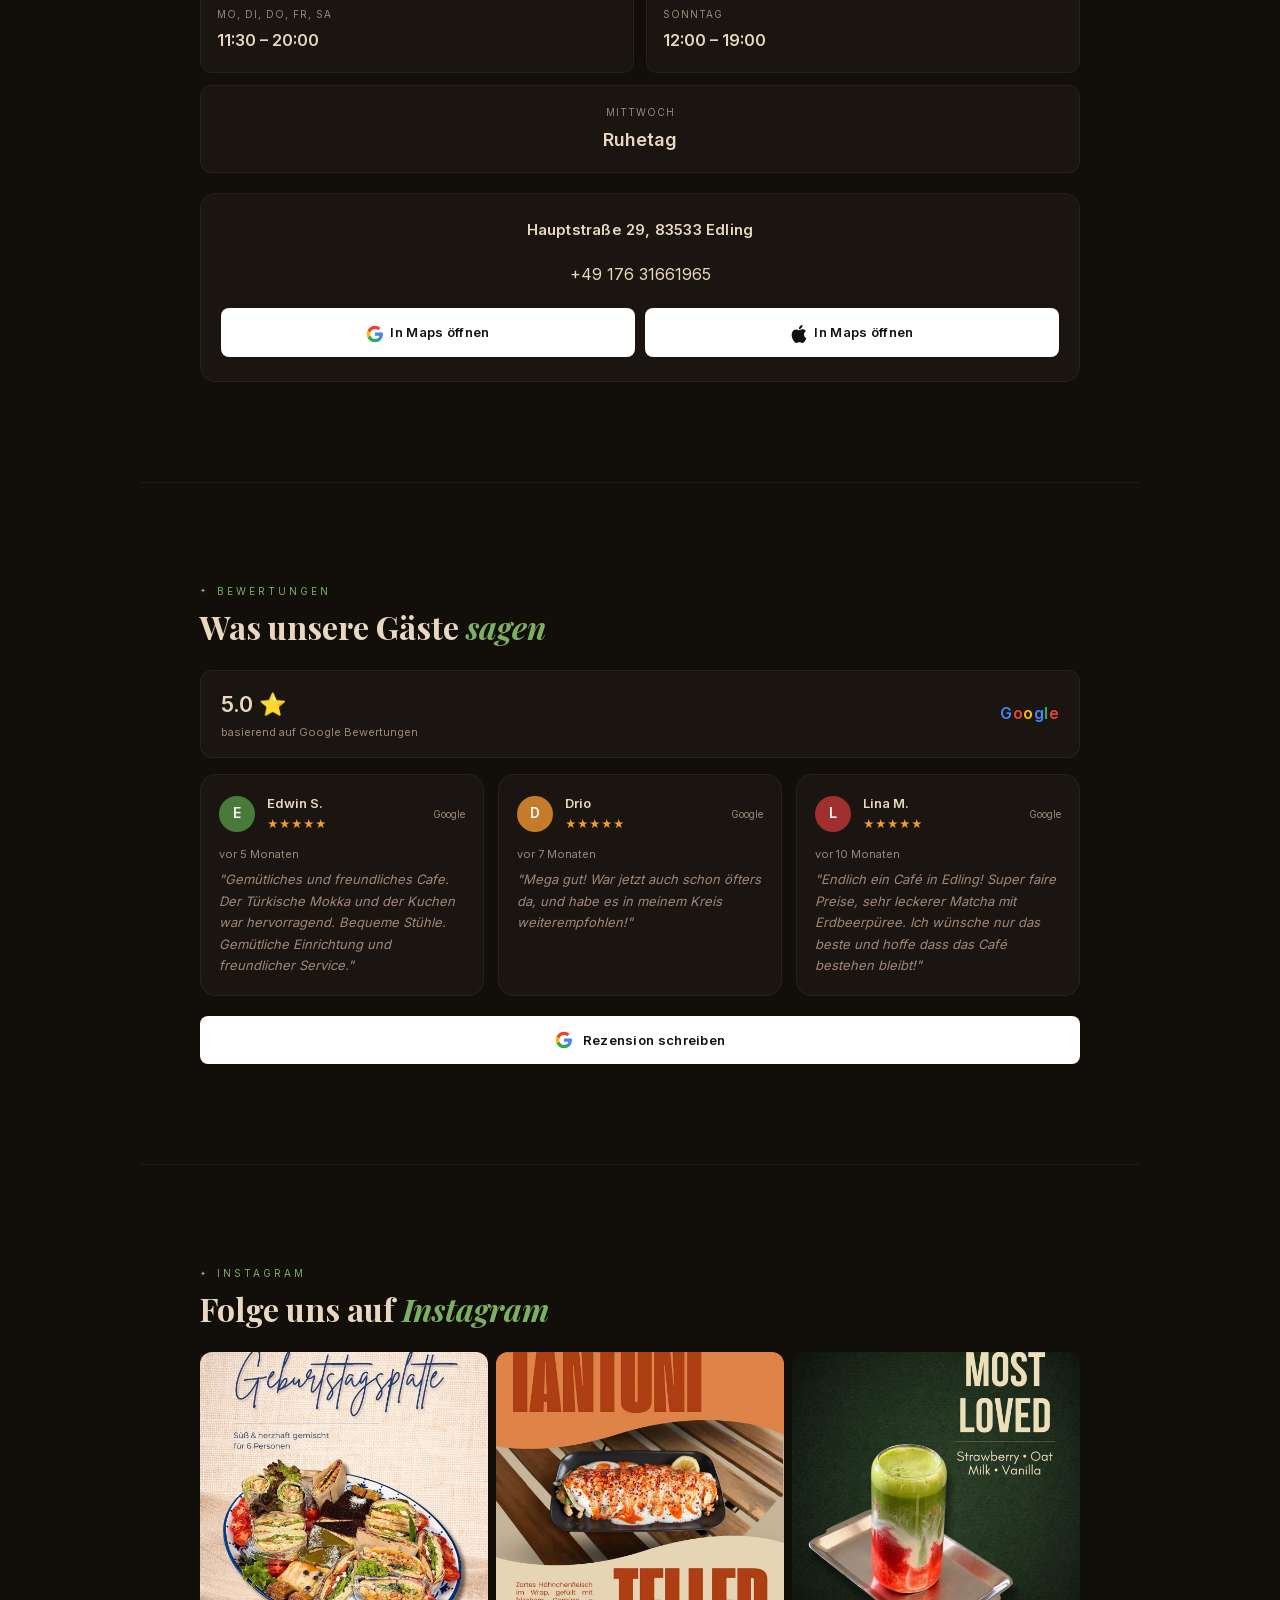
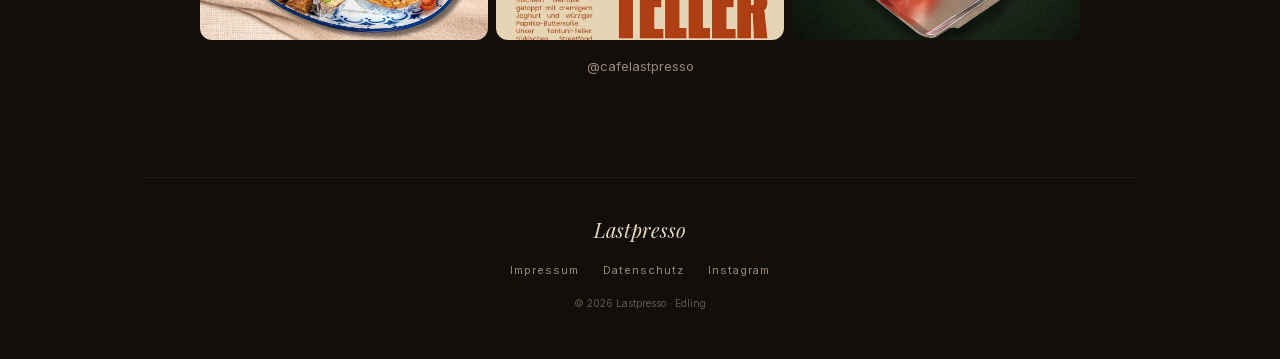
==== commit 92e2addd: "feat(seo): add schema, robots.txt, sitemap, HSTS, og:url, noindex on legal pages - Add CafeOrCoffeeS" ====
--- a/index.html
+++ b/index.html
@@ -13,6 +13,7 @@
   <meta property="og:image" content="https://lastpresso.de/assets/images/matcha-cup.png">
   <meta property="og:type" content="website">
   <meta property="og:locale" content="de_DE">
+  <meta property="og:url" content="https://lastpresso.de/">
 
   <!-- Twitter Card -->
   <meta name="twitter:card" content="summary_large_image">
@@ -32,6 +33,54 @@
   <link rel="stylesheet" href="css/styles.css">
 
   <link rel="canonical" href="https://lastpresso.de/">
+
+  <!-- Structured Data -->
+  <script type="application/ld+json">
+  {
+    "@context": "https://schema.org",
+    "@type": "CafeOrCoffeeShop",
+    "@id": "https://lastpresso.de/#business",
+    "name": "Lastpresso",
+    "url": "https://lastpresso.de/",
+    "telephone": "+4917631661965",
+    "email": "lastpressocoffee@gmail.com",
+    "priceRange": "€",
+    "servesCuisine": ["Matcha", "Espresso", "Tantuni", "Türkisch"],
+    "hasMenu": "https://lastpresso.de/assets/menu/speisekarte-menu.pdf",
+    "image": "https://lastpresso.de/assets/images/matcha-cup.png",
+    "logo": "https://lastpresso.de/assets/logo/beige.png",
+    "address": {
+      "@type": "PostalAddress",
+      "streetAddress": "Hauptstraße 29",
+      "addressLocality": "Edling",
+      "postalCode": "83533",
+      "addressRegion": "Bayern",
+      "addressCountry": "DE"
+    },
+    "openingHoursSpecification": [
+      {
+        "@type": "OpeningHoursSpecification",
+        "dayOfWeek": ["Monday","Tuesday","Thursday","Friday","Saturday"],
+        "opens": "11:30",
+        "closes": "20:00"
+      },
+      {
+        "@type": "OpeningHoursSpecification",
+        "dayOfWeek": ["Sunday"],
+        "opens": "12:00",
+        "closes": "19:00"
+      }
+    ],
+    "servesCuisine": ["Matcha", "Espresso", "Tantuni", "Türkisch"],
+    "aggregateRating": {
+      "@type": "AggregateRating",
+      "ratingValue": "5.0",
+      "ratingCount": "3",
+      "bestRating": "5"
+    },
+    "sameAs": ["https://www.instagram.com/cafelastpresso"]
+  }
+  </script>
 </head>
 <body>
 
@@ -239,6 +288,7 @@
     </div>
     <div class="location-block">
       <p class="location-address">Hauptstraße 29, 83533 Edling</p>
+      <p class="location-phone"><a href="tel:+4917631661965">+49 176 31661965</a></p>
       <div class="location-actions">
         <a class="location-btn location-btn--google"
            href="https://www.google.com/maps/search/?api=1&query=Hauptstraße+29,+83533+Edling"
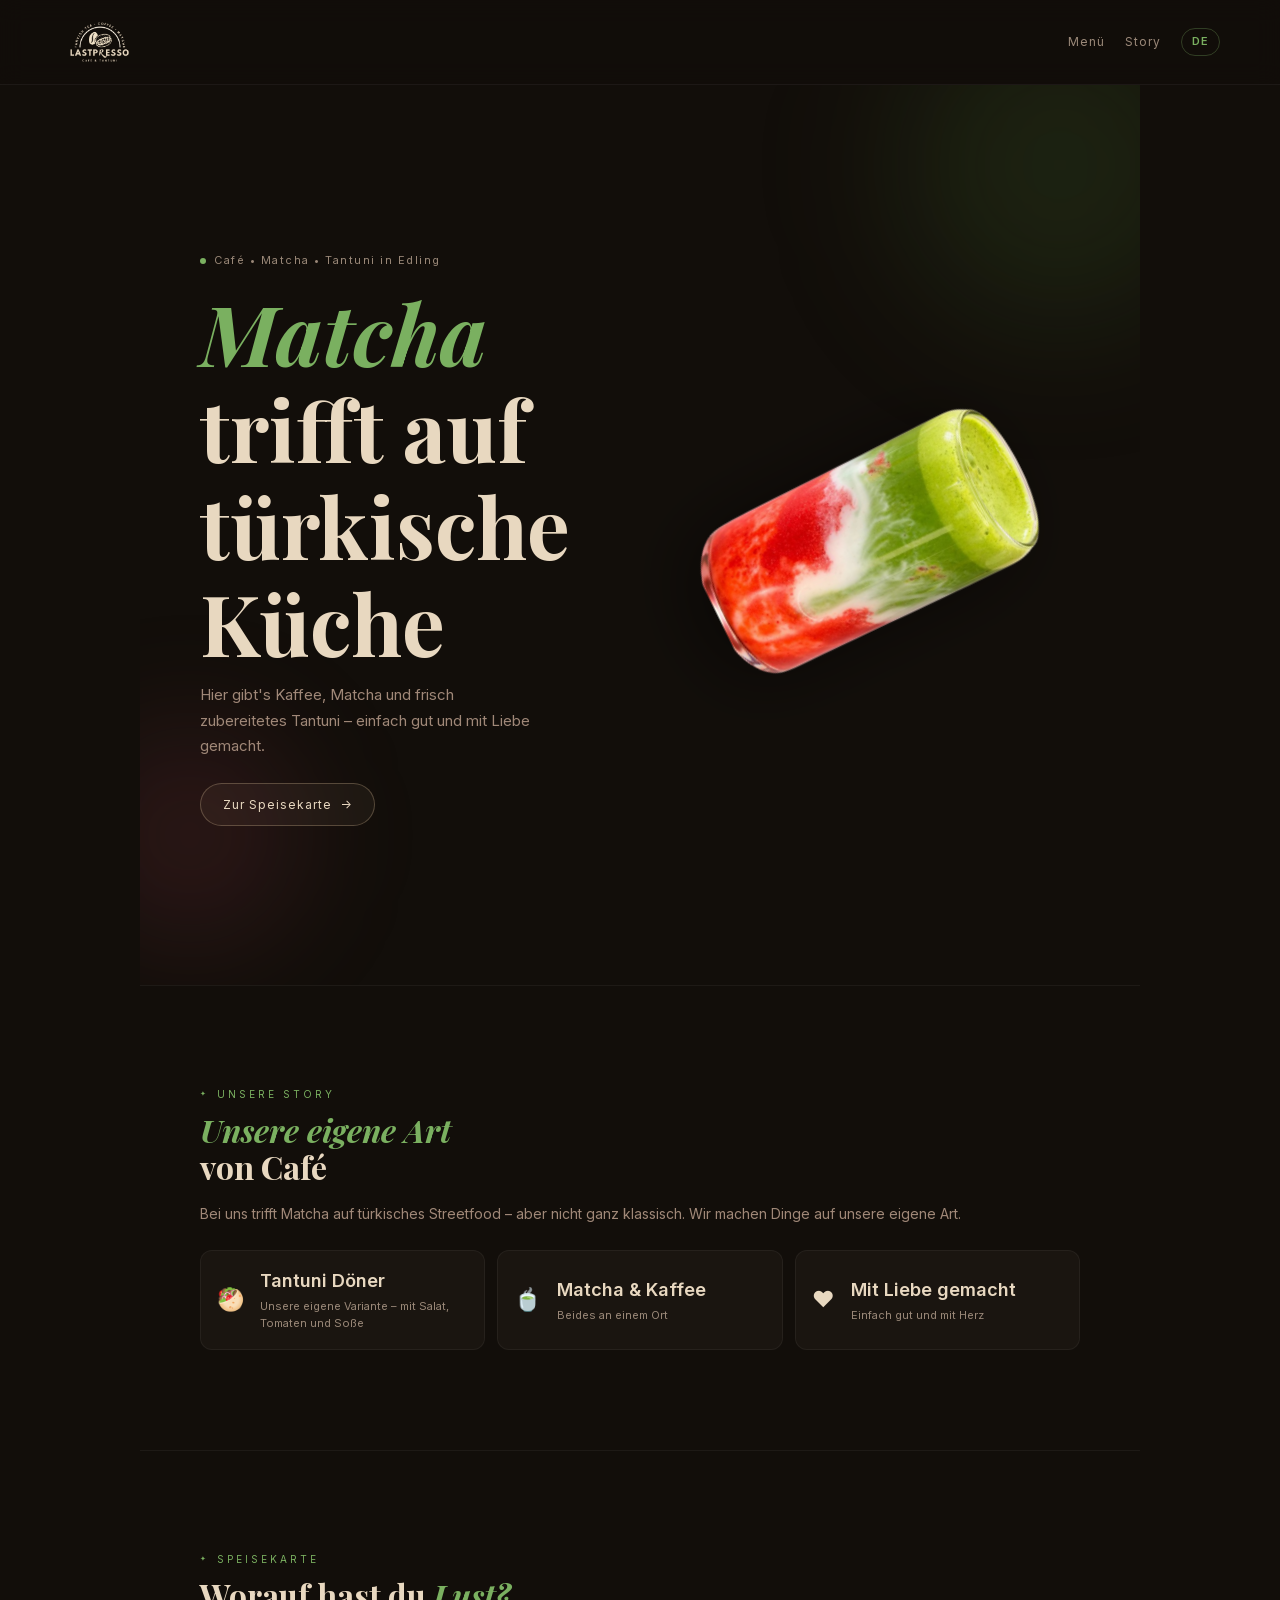
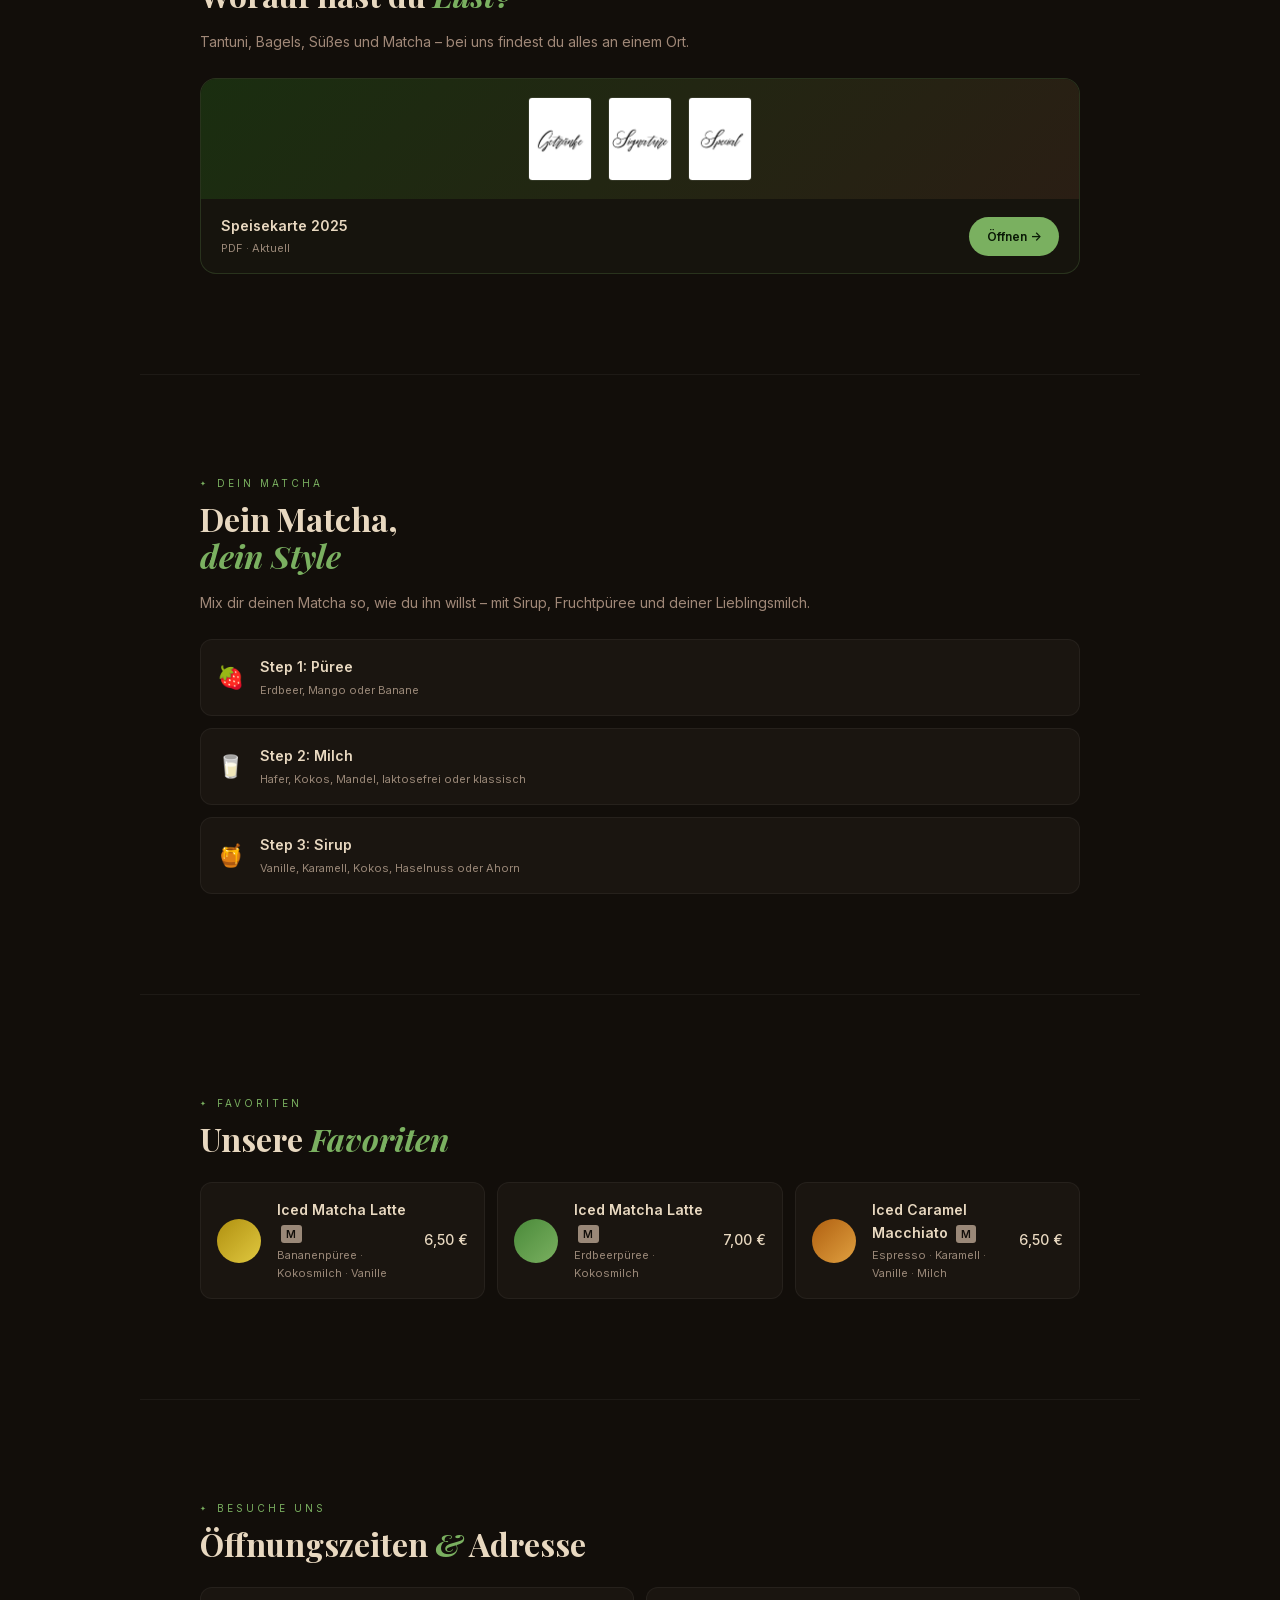
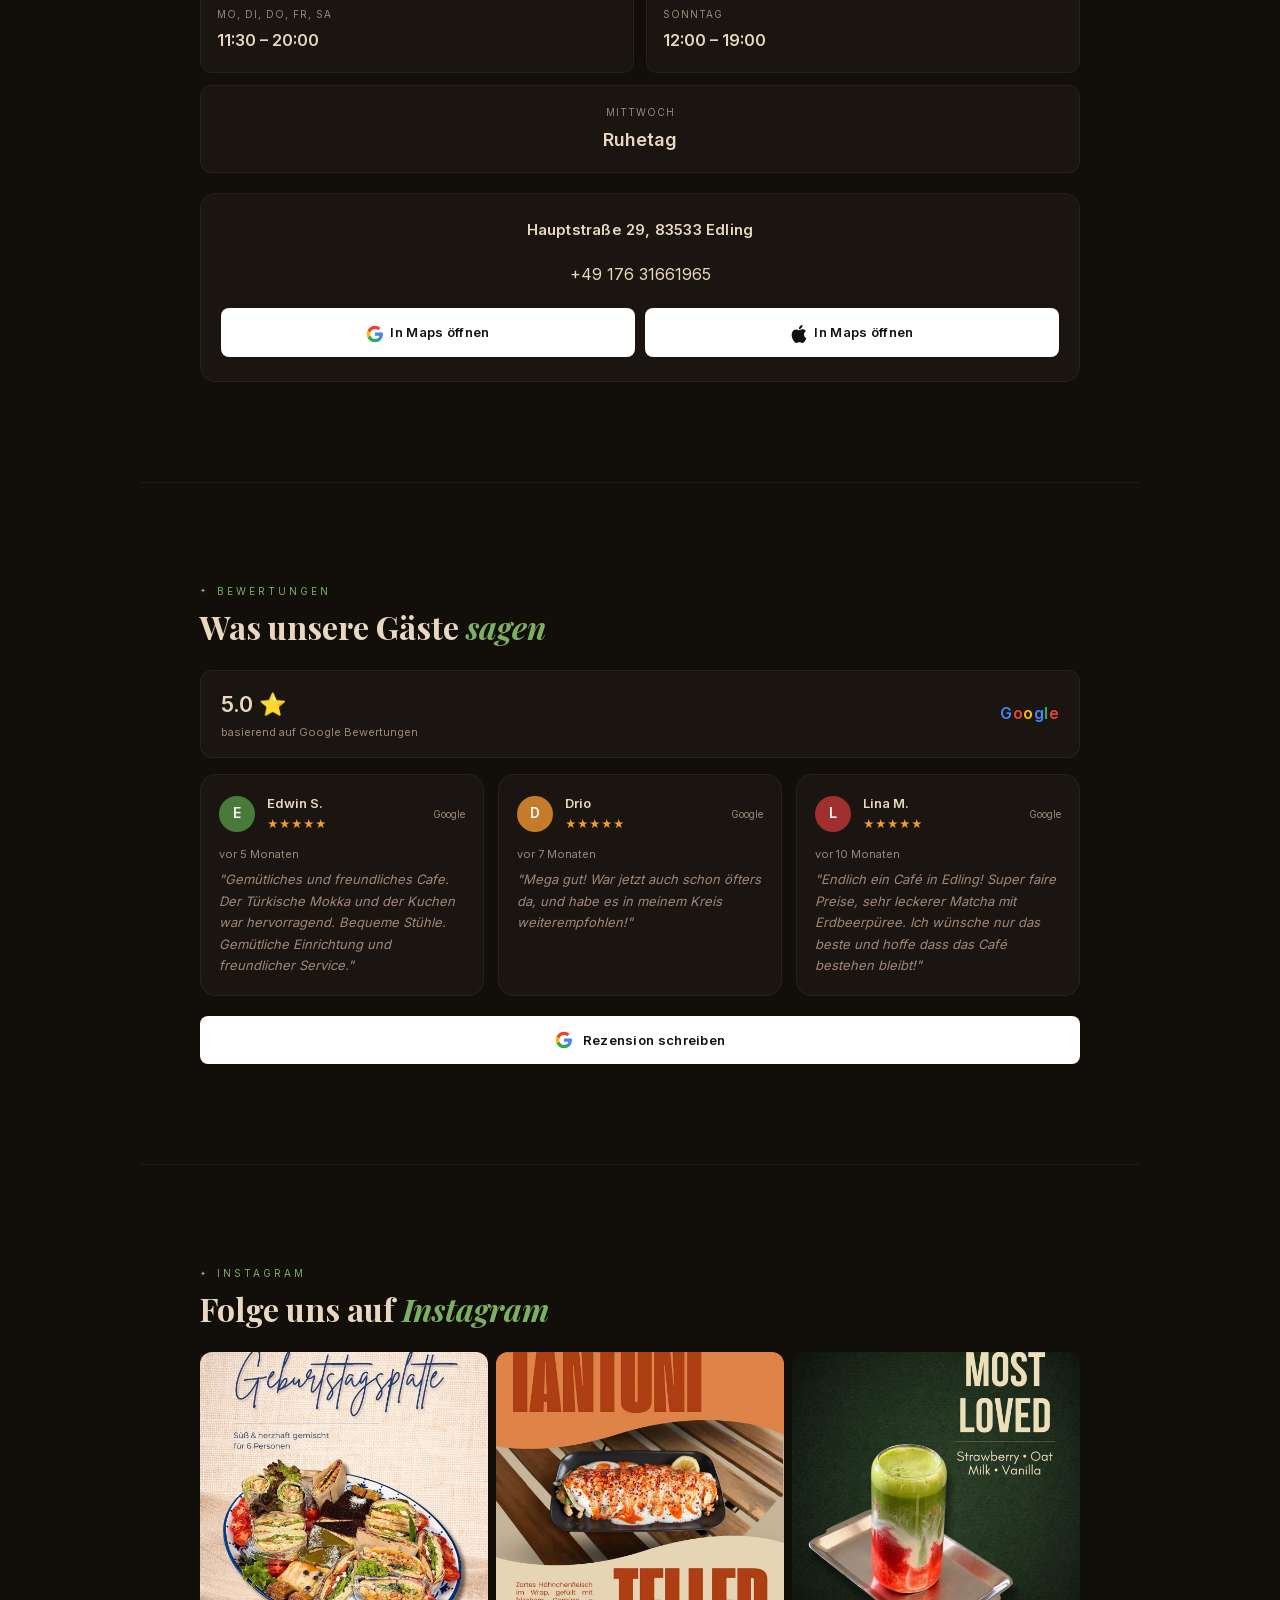
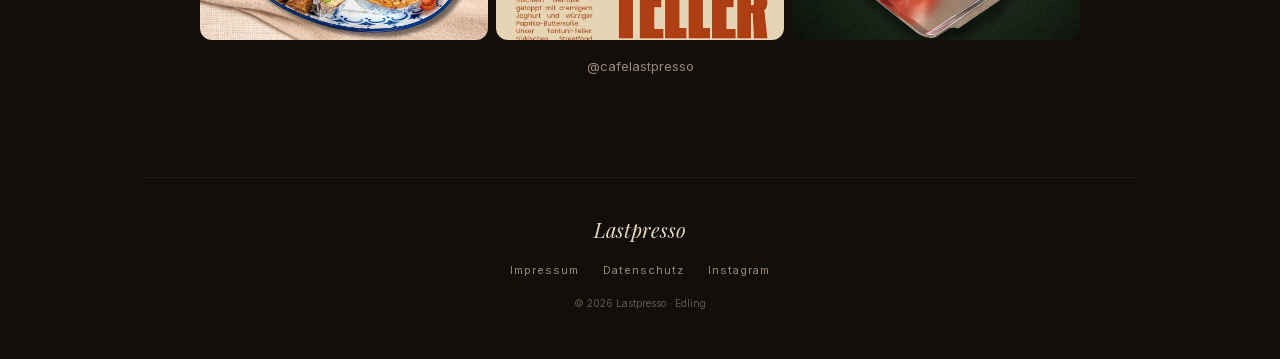
==== commit 1d79ea38: "fix(seo): update aggregateRating ratingCount to 48 Co-Authored-By: Claude Sonnet 4.6 <noreply@anthro" ====
--- a/index.html
+++ b/index.html
@@ -75,7 +75,7 @@
     "aggregateRating": {
       "@type": "AggregateRating",
       "ratingValue": "5.0",
-      "ratingCount": "3",
+      "ratingCount": "48",
       "bestRating": "5"
     },
     "sameAs": ["https://www.instagram.com/cafelastpresso"]
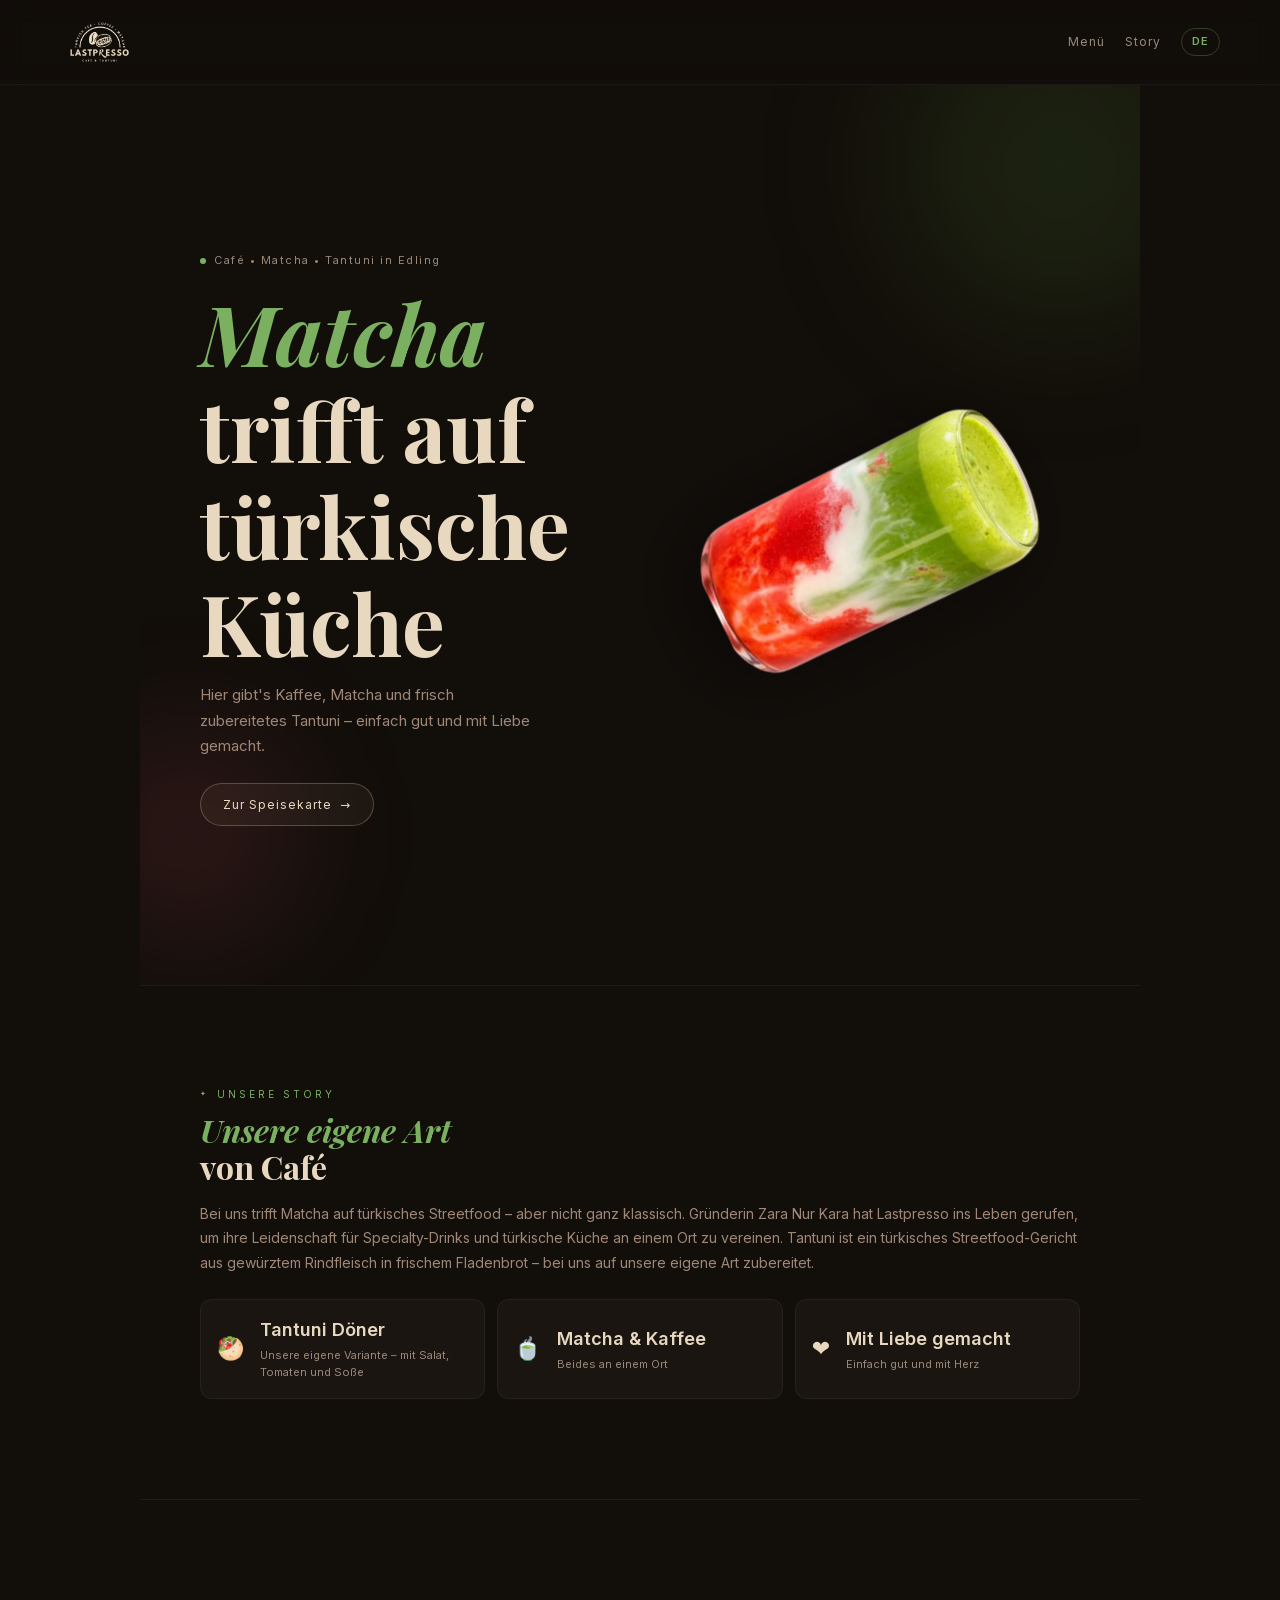
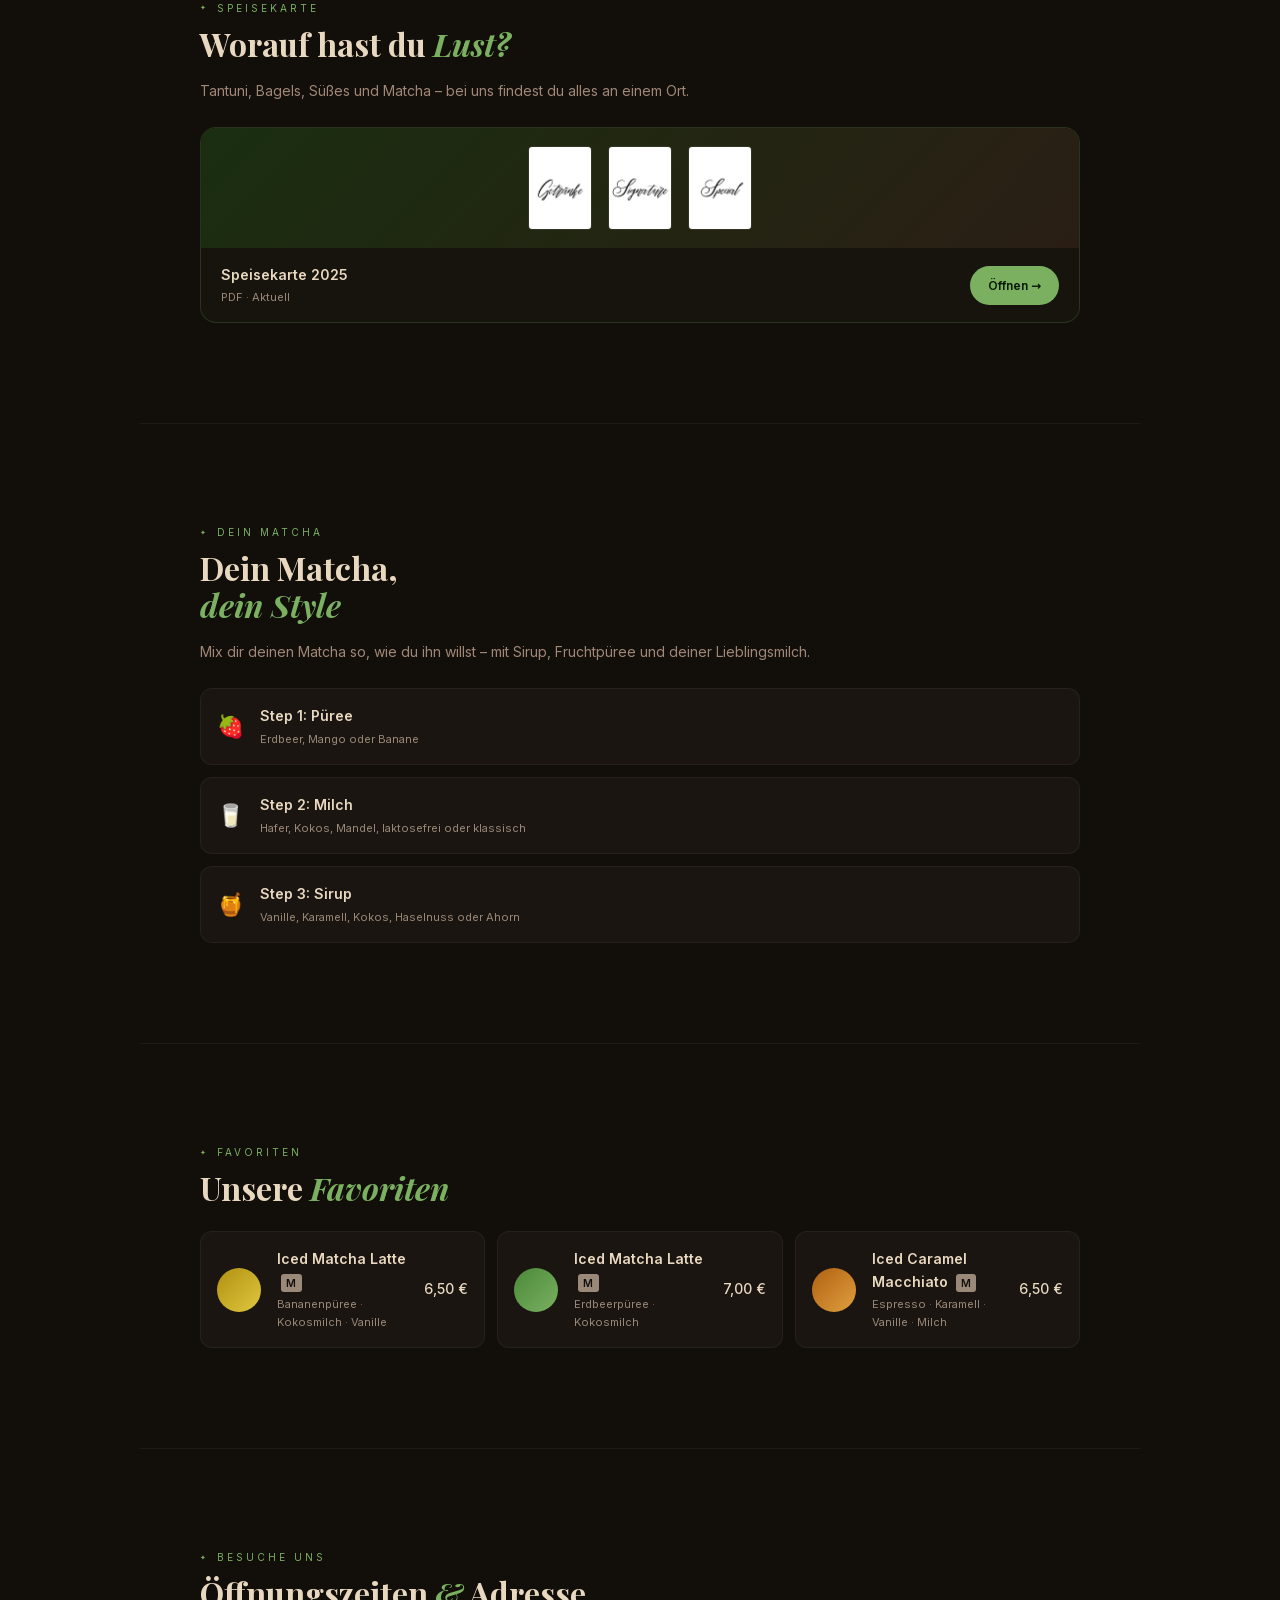
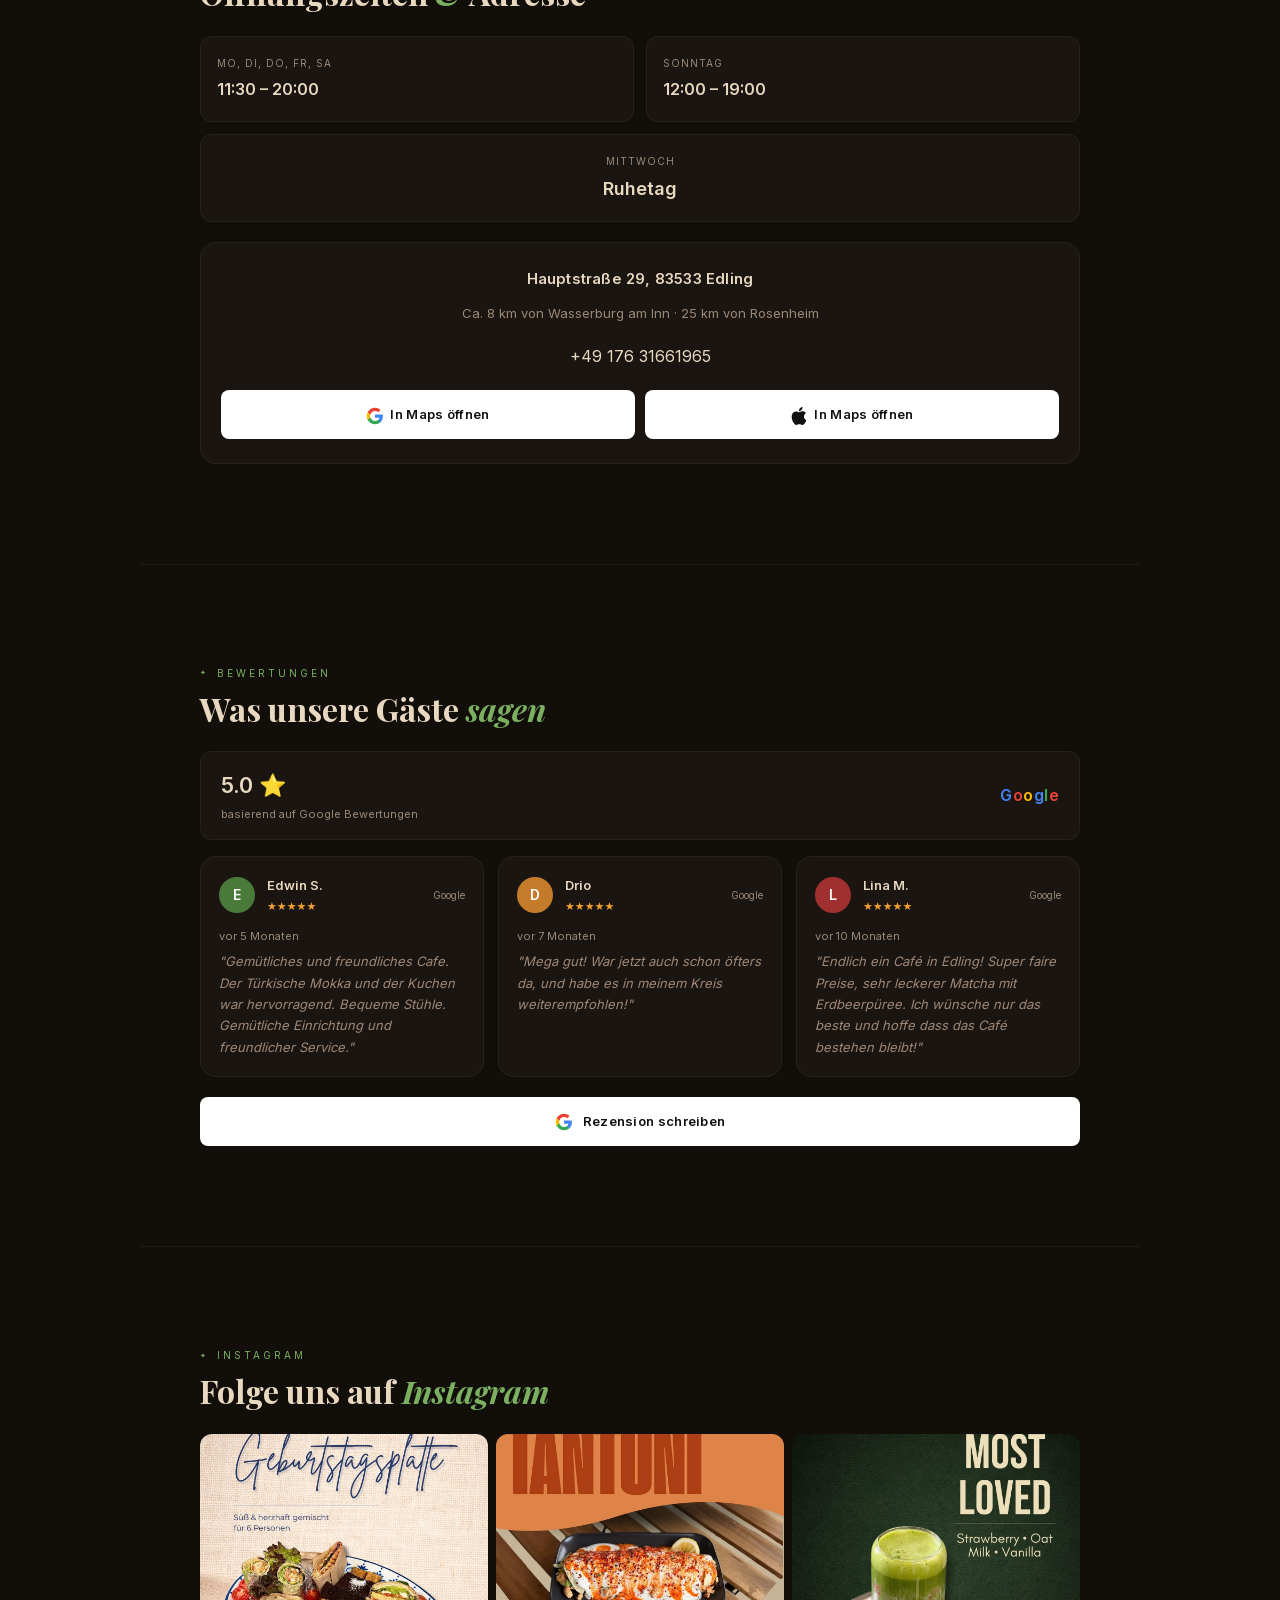
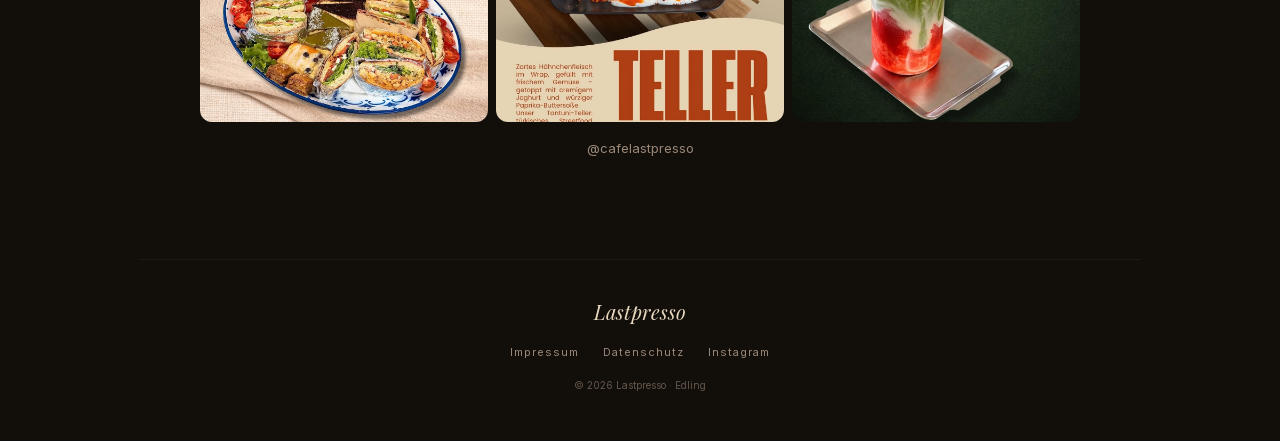
==== commit 68c28b5a: "perf(seo): implement 10-item SEO and performance backlog - Hero image converted to WebP (969 KB → 40" ====
--- a/index.html
+++ b/index.html
@@ -3,7 +3,7 @@
 <head>
   <meta charset="UTF-8">
   <meta name="viewport" content="width=device-width, initial-scale=1.0">
-  <meta name="description" content="Lastpresso – Handcrafted Matcha &amp; Espresso Drinks in Edling. Täglich frisch, mit Liebe gemacht.">
+  <meta name="description" content="Lastpresso – Dein Café in Edling bei Wasserburg am Inn. Handgemachter Matcha, Espresso und Tantuni – täglich frisch, mit Liebe gemacht.">
   <meta name="robots" content="index, follow">
   <meta name="theme-color" content="#120e0a">
 
@@ -21,11 +21,14 @@
   <meta name="twitter:description" content="Handcrafted Matcha &amp; Espresso Drinks in Edling.">
   <meta name="twitter:image" content="https://lastpresso.de/assets/images/matcha-cup.png">
 
-  <title>Lastpresso – Café Edling</title>
+  <title>Lastpresso – Café & Matcha | Edling bei Wasserburg am Inn</title>
   <link rel="icon" type="image/png" href="assets/logo/beige.png">
   <link rel="apple-touch-icon" href="assets/logo/beige.png">
 
-  <!-- Fonts -->
+  <!-- Preload critical assets -->
+  <link rel="preload" as="image" href="assets/images/matcha-cup.webp" type="image/webp">
+  <link rel="preload" href="assets/fonts/inter-latin.woff2" as="font" type="font/woff2" crossorigin>
+
   <!-- GSAP (local) -->
   <script src="assets/js/gsap.min.js" defer></script>
   <script src="assets/js/ScrollTrigger.min.js" defer></script>
@@ -86,7 +89,7 @@
 
   <nav class="nav" id="nav">
     <a class="nav-logo" href="#" aria-label="Lastpresso – Startseite">
-      <img src="assets/logo/beige.png" alt="Lastpresso" class="nav-logo-img">
+      <img src="assets/logo/beige.png" alt="Lastpresso" class="nav-logo-img" width="120" height="60" loading="eager">
     </a>
     <div class="nav-right">
       <a class="nav-link" href="#menu" data-de="Menü" data-en="Menu">Menü</a>
@@ -122,7 +125,10 @@
       </div>
       <div class="cup-wrap">
         <div class="cup" id="cup">
-          <img class="cup-img" src="assets/images/matcha-cup.png" alt="Lastpresso Erdbeer Matcha To-Go Becher" id="cupImg">
+          <picture>
+            <source type="image/webp" srcset="assets/images/matcha-cup.webp">
+            <img class="cup-img" src="assets/images/matcha-cup.png" alt="Lastpresso Erdbeer Matcha To-Go Becher" id="cupImg" width="320" height="400" fetchpriority="high">
+          </picture>
           <div class="cup-fallback" id="cupFallback">
             <div class="cup-fallback-inner">LP</div>
           </div>
@@ -138,8 +144,8 @@
       <em data-de="Unsere eigene Art" data-en="Our own kind">Unsere eigene Art</em><br>
       <span data-de="von Café" data-en="of café">von Café</span>
     </h2>
-    <p class="section-body" data-de="Bei uns trifft Matcha auf türkisches Streetfood – aber nicht ganz klassisch. Wir machen Dinge auf unsere eigene Art." data-en="With us, matcha meets Turkish street food – but not quite in the classic way. We do things our own way.">
-      Bei uns trifft Matcha auf türkisches Streetfood – aber nicht ganz klassisch. Wir machen Dinge auf unsere eigene Art.
+    <p class="section-body" data-de="Bei uns trifft Matcha auf türkisches Streetfood – aber nicht ganz klassisch. Gründerin Zara Nur Kara hat Lastpresso ins Leben gerufen, um ihre Leidenschaft für Specialty-Drinks und türkische Küche an einem Ort zu vereinen. Tantuni ist ein türkisches Streetfood-Gericht aus gewürztem Rindfleisch in frischem Fladenbrot – bei uns auf unsere eigene Art zubereitet." data-en="At Lastpresso, matcha meets Turkish street food – our own way. Founder Zara Nur Kara created the café to bring together her passion for specialty drinks and Turkish cuisine. Tantuni is a Turkish street food dish of spiced beef served in flatbread – made our own way.">
+      Bei uns trifft Matcha auf türkisches Streetfood – aber nicht ganz klassisch. Gründerin Zara Nur Kara hat Lastpresso ins Leben gerufen, um ihre Leidenschaft für Specialty-Drinks und türkische Küche an einem Ort zu vereinen. Tantuni ist ein türkisches Streetfood-Gericht aus gewürztem Rindfleisch in frischem Fladenbrot – bei uns auf unsere eigene Art zubereitet.
     </p>
     <div class="about-grid">
       <div class="about-stat">
@@ -178,9 +184,9 @@
     </p>
     <div class="menu-card">
       <div class="menu-card-preview" aria-hidden="true">
-        <div class="menu-page-thumb"><img src="assets/images/1.png" alt=""></div>
-        <div class="menu-page-thumb"><img src="assets/images/2.png" alt=""></div>
-        <div class="menu-page-thumb"><img src="assets/images/3.png" alt=""></div>
+        <div class="menu-page-thumb"><img src="assets/images/1.png" alt="" width="80" height="128" loading="lazy"></div>
+        <div class="menu-page-thumb"><img src="assets/images/2.png" alt="" width="80" height="128" loading="lazy"></div>
+        <div class="menu-page-thumb"><img src="assets/images/3.png" alt="" width="80" height="128" loading="lazy"></div>
       </div>
       <div class="menu-card-body">
         <div>
@@ -288,6 +294,7 @@
     </div>
     <div class="location-block">
       <p class="location-address">Hauptstraße 29, 83533 Edling</p>
+      <p class="location-region" data-de="Ca. 8 km von Wasserburg am Inn · 25 km von Rosenheim" data-en="Approx. 8 km from Wasserburg am Inn · 25 km from Rosenheim">Ca. 8 km von Wasserburg am Inn · 25 km von Rosenheim</p>
       <p class="location-phone"><a href="tel:+4917631661965">+49 176 31661965</a></p>
       <div class="location-actions">
         <a class="location-btn location-btn--google"
@@ -392,13 +399,13 @@
     </h2>
     <div class="insta-grid">
       <a href="https://instagram.com/cafelastpresso" target="_blank" rel="noopener noreferrer" class="insta-item" aria-label="Lastpresso Instagram Post 1">
-        <img src="assets/images/insta1.jpg" alt="Lastpresso Instagram" loading="lazy">
+        <img src="assets/images/insta1.jpg" alt="Lastpresso Café Edling Instagram" loading="lazy" width="360" height="451">
       </a>
       <a href="https://instagram.com/cafelastpresso" target="_blank" rel="noopener noreferrer" class="insta-item" aria-label="Lastpresso Instagram Post 2">
-        <img src="assets/images/insta2.jpg" alt="Lastpresso Instagram" loading="lazy">
+        <img src="assets/images/insta2.jpg" alt="Lastpresso Café Edling Instagram" loading="lazy" width="360" height="450">
       </a>
       <a href="https://instagram.com/cafelastpresso" target="_blank" rel="noopener noreferrer" class="insta-item" aria-label="Lastpresso Instagram Post 3">
-        <img src="assets/images/insta3.jpg" alt="Lastpresso Instagram" loading="lazy">
+        <img src="assets/images/insta3.jpg" alt="Lastpresso Café Edling Instagram" loading="lazy" width="360" height="451">
       </a>
     </div>
     <a class="insta-handle" href="https://instagram.com/cafelastpresso" target="_blank" rel="noopener noreferrer" aria-label="Lastpresso auf Instagram">@cafelastpresso</a>
--- a/css/styles.css
+++ b/css/styles.css
@@ -4,7 +4,8 @@
   font-style: normal;
   font-weight: 400 600;
   font-display: swap;
-  src: url('../assets/fonts/inter.woff2') format('woff2');
+  src: url('../assets/fonts/inter-latin.woff2') format('woff2');
+  unicode-range: U+0000-00FF, U+0131, U+0152-0153, U+02BB-02BC, U+02C6, U+02DA, U+02DC, U+2000-206F, U+2074, U+20AC, U+2122, U+2191, U+2193, U+2212, U+2215, U+FEFF, U+FFFD;
 }
 
 @font-face {
@@ -20,7 +21,7 @@
   font-style: normal;
   font-weight: 700;
   font-display: swap;
-  src: url('../assets/fonts/playfair-display-700.woff') format('woff');
+  src: url('../assets/fonts/playfair-display-700.woff2') format('woff2');
 }
 
 /* ===== VARIABLES ===== */
@@ -519,6 +520,12 @@
   font-weight: 600;
   color: var(--text-primary);
   letter-spacing: 0.2px;
+}
+
+.location-region {
+  font-size: 13px;
+  color: var(--text-muted);
+  margin-top: -8px;
 }
 
 .location-actions {
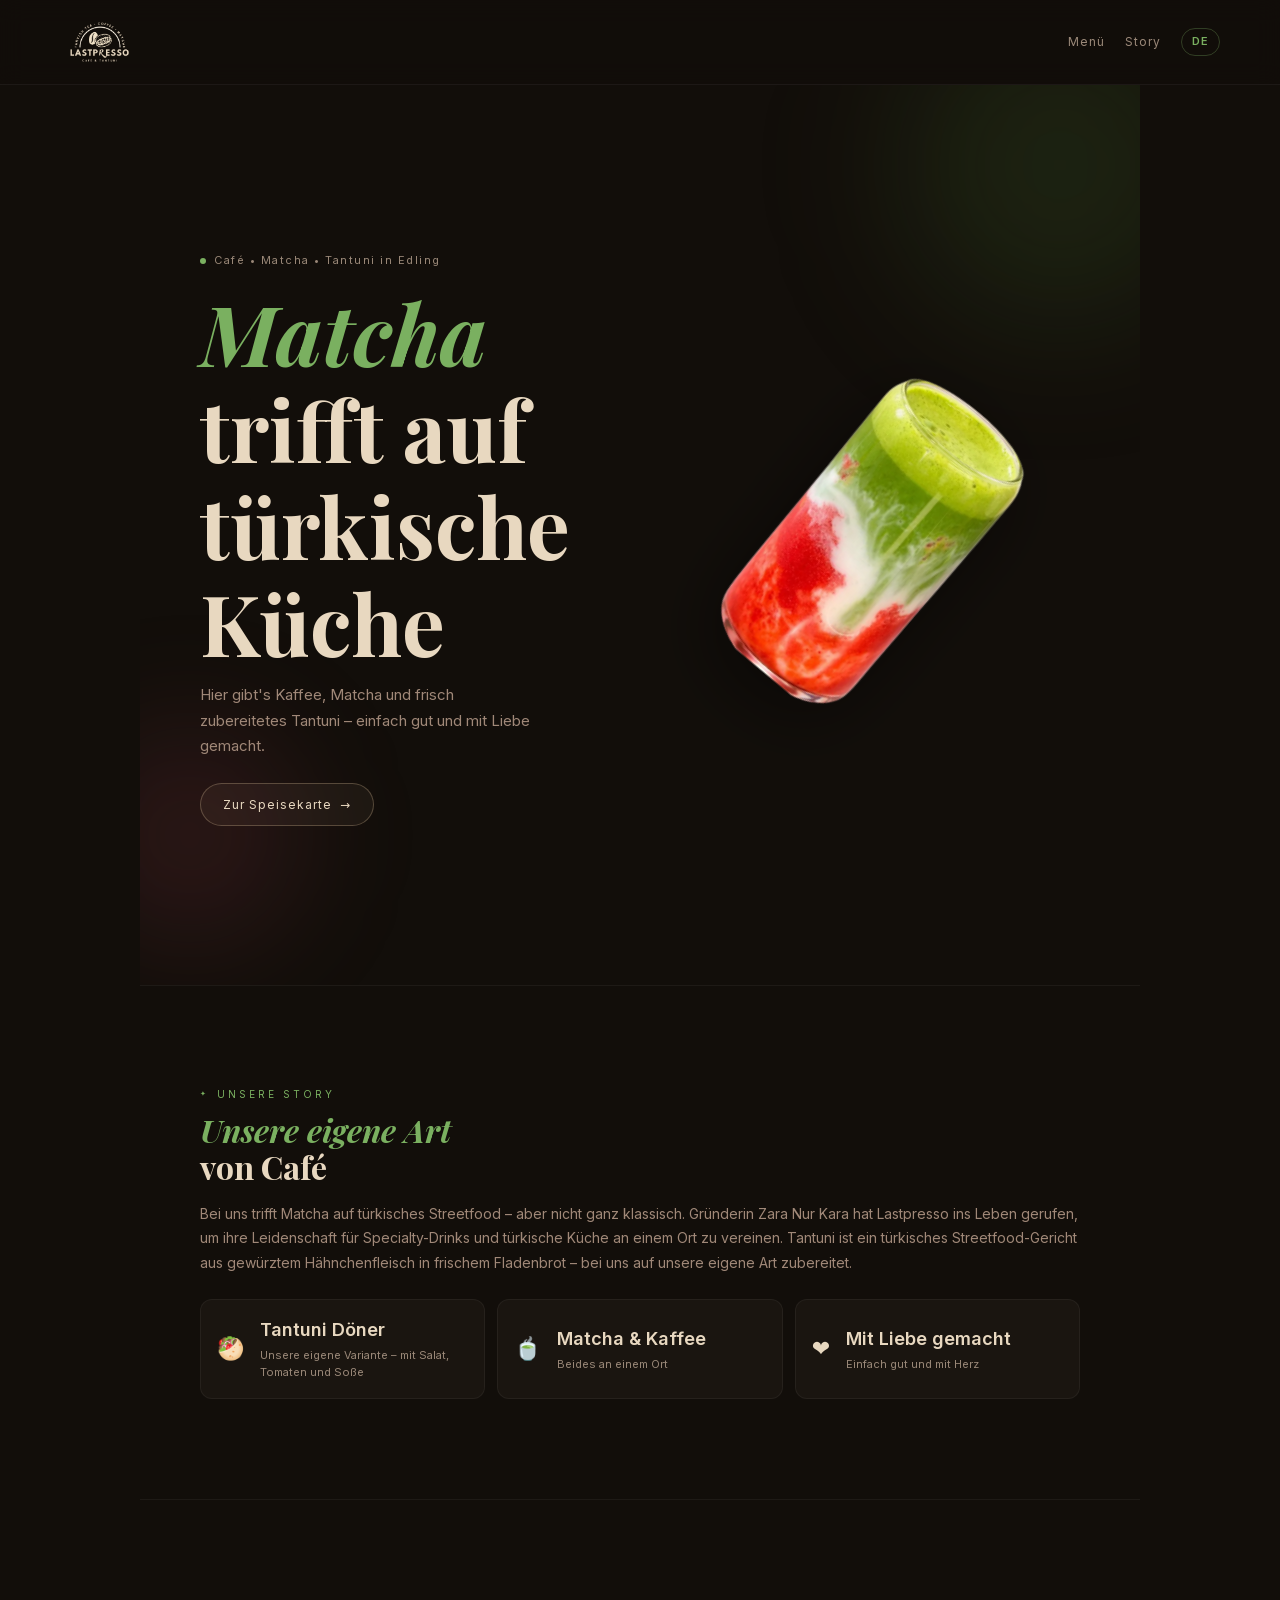
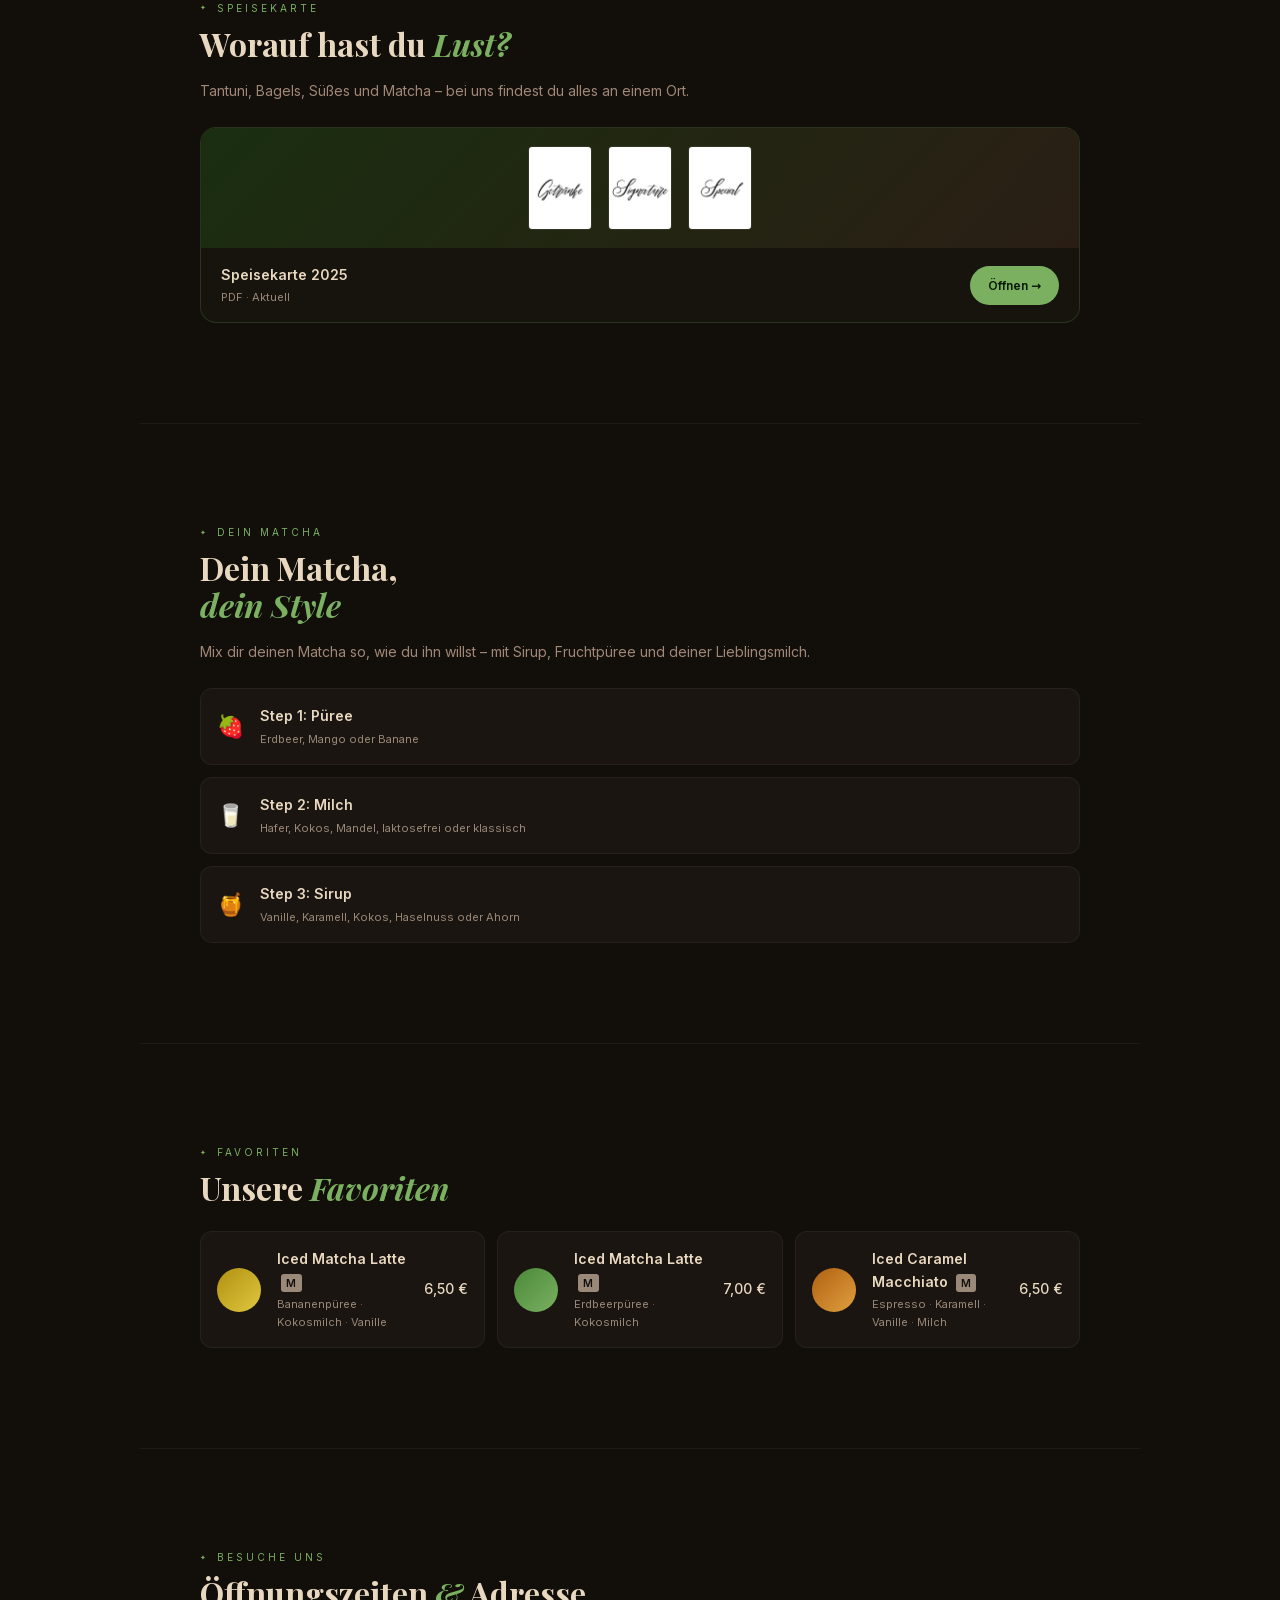
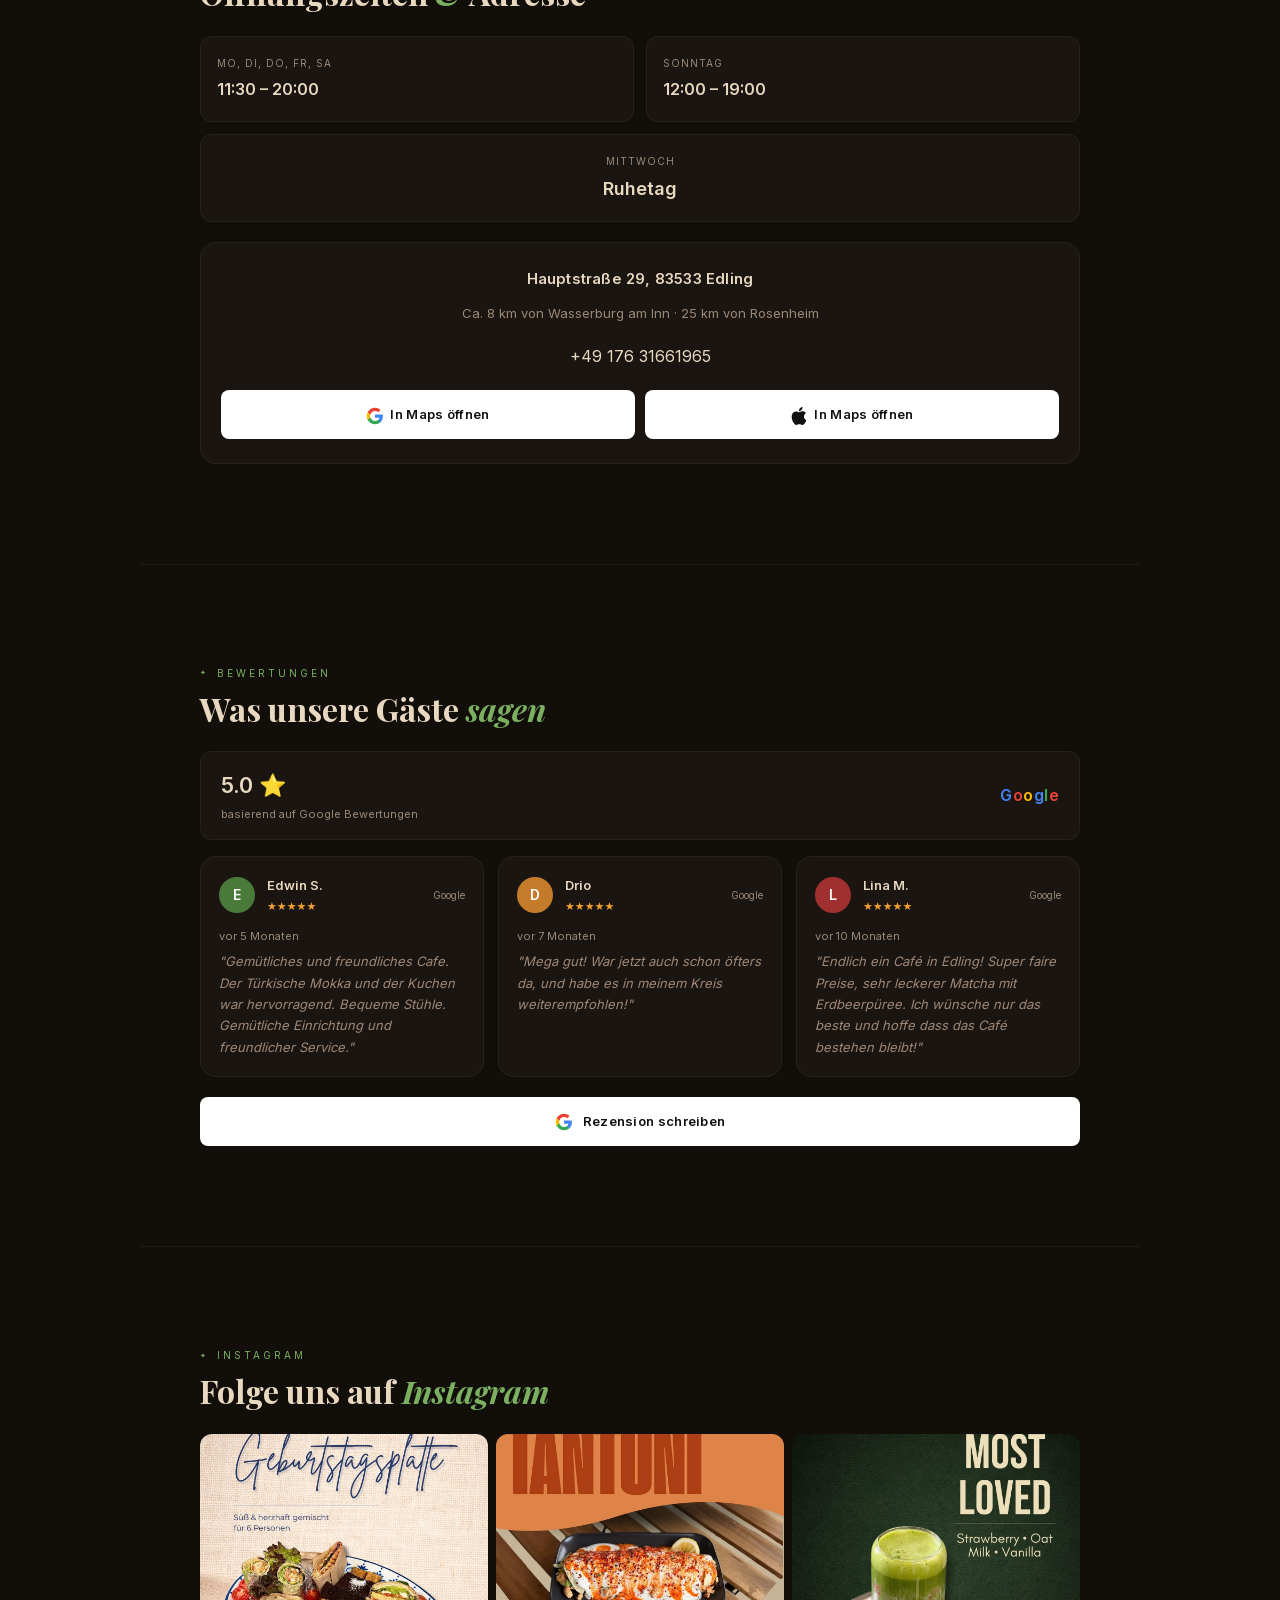
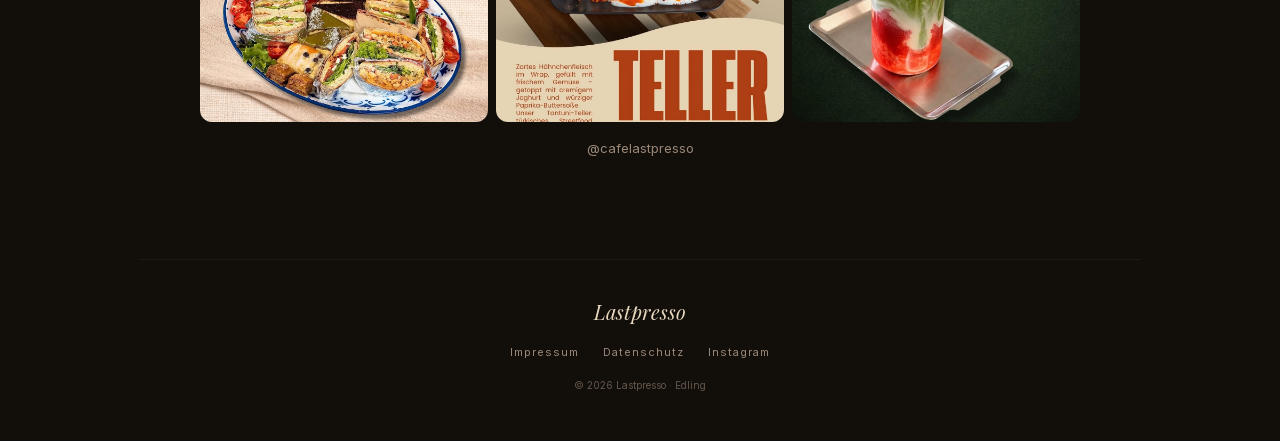
==== commit d334796d: "fix(content): change Tantuni meat from beef to chicken Co-Authored-By: Claude Sonnet 4.6 <noreply@an" ====
--- a/index.html
+++ b/index.html
@@ -144,8 +144,8 @@
       <em data-de="Unsere eigene Art" data-en="Our own kind">Unsere eigene Art</em><br>
       <span data-de="von Café" data-en="of café">von Café</span>
     </h2>
-    <p class="section-body" data-de="Bei uns trifft Matcha auf türkisches Streetfood – aber nicht ganz klassisch. Gründerin Zara Nur Kara hat Lastpresso ins Leben gerufen, um ihre Leidenschaft für Specialty-Drinks und türkische Küche an einem Ort zu vereinen. Tantuni ist ein türkisches Streetfood-Gericht aus gewürztem Rindfleisch in frischem Fladenbrot – bei uns auf unsere eigene Art zubereitet." data-en="At Lastpresso, matcha meets Turkish street food – our own way. Founder Zara Nur Kara created the café to bring together her passion for specialty drinks and Turkish cuisine. Tantuni is a Turkish street food dish of spiced beef served in flatbread – made our own way.">
-      Bei uns trifft Matcha auf türkisches Streetfood – aber nicht ganz klassisch. Gründerin Zara Nur Kara hat Lastpresso ins Leben gerufen, um ihre Leidenschaft für Specialty-Drinks und türkische Küche an einem Ort zu vereinen. Tantuni ist ein türkisches Streetfood-Gericht aus gewürztem Rindfleisch in frischem Fladenbrot – bei uns auf unsere eigene Art zubereitet.
+    <p class="section-body" data-de="Bei uns trifft Matcha auf türkisches Streetfood – aber nicht ganz klassisch. Gründerin Zara Nur Kara hat Lastpresso ins Leben gerufen, um ihre Leidenschaft für Specialty-Drinks und türkische Küche an einem Ort zu vereinen. Tantuni ist ein türkisches Streetfood-Gericht aus gewürztem Hähnchenfleisch in frischem Fladenbrot – bei uns auf unsere eigene Art zubereitet." data-en="At Lastpresso, matcha meets Turkish street food – our own way. Founder Zara Nur Kara created the café to bring together her passion for specialty drinks and Turkish cuisine. Tantuni is a Turkish street food dish of spiced chicken served in flatbread – made our own way.">
+      Bei uns trifft Matcha auf türkisches Streetfood – aber nicht ganz klassisch. Gründerin Zara Nur Kara hat Lastpresso ins Leben gerufen, um ihre Leidenschaft für Specialty-Drinks und türkische Küche an einem Ort zu vereinen. Tantuni ist ein türkisches Streetfood-Gericht aus gewürztem Hähnchenfleisch in frischem Fladenbrot – bei uns auf unsere eigene Art zubereitet.
     </p>
     <div class="about-grid">
       <div class="about-stat">
